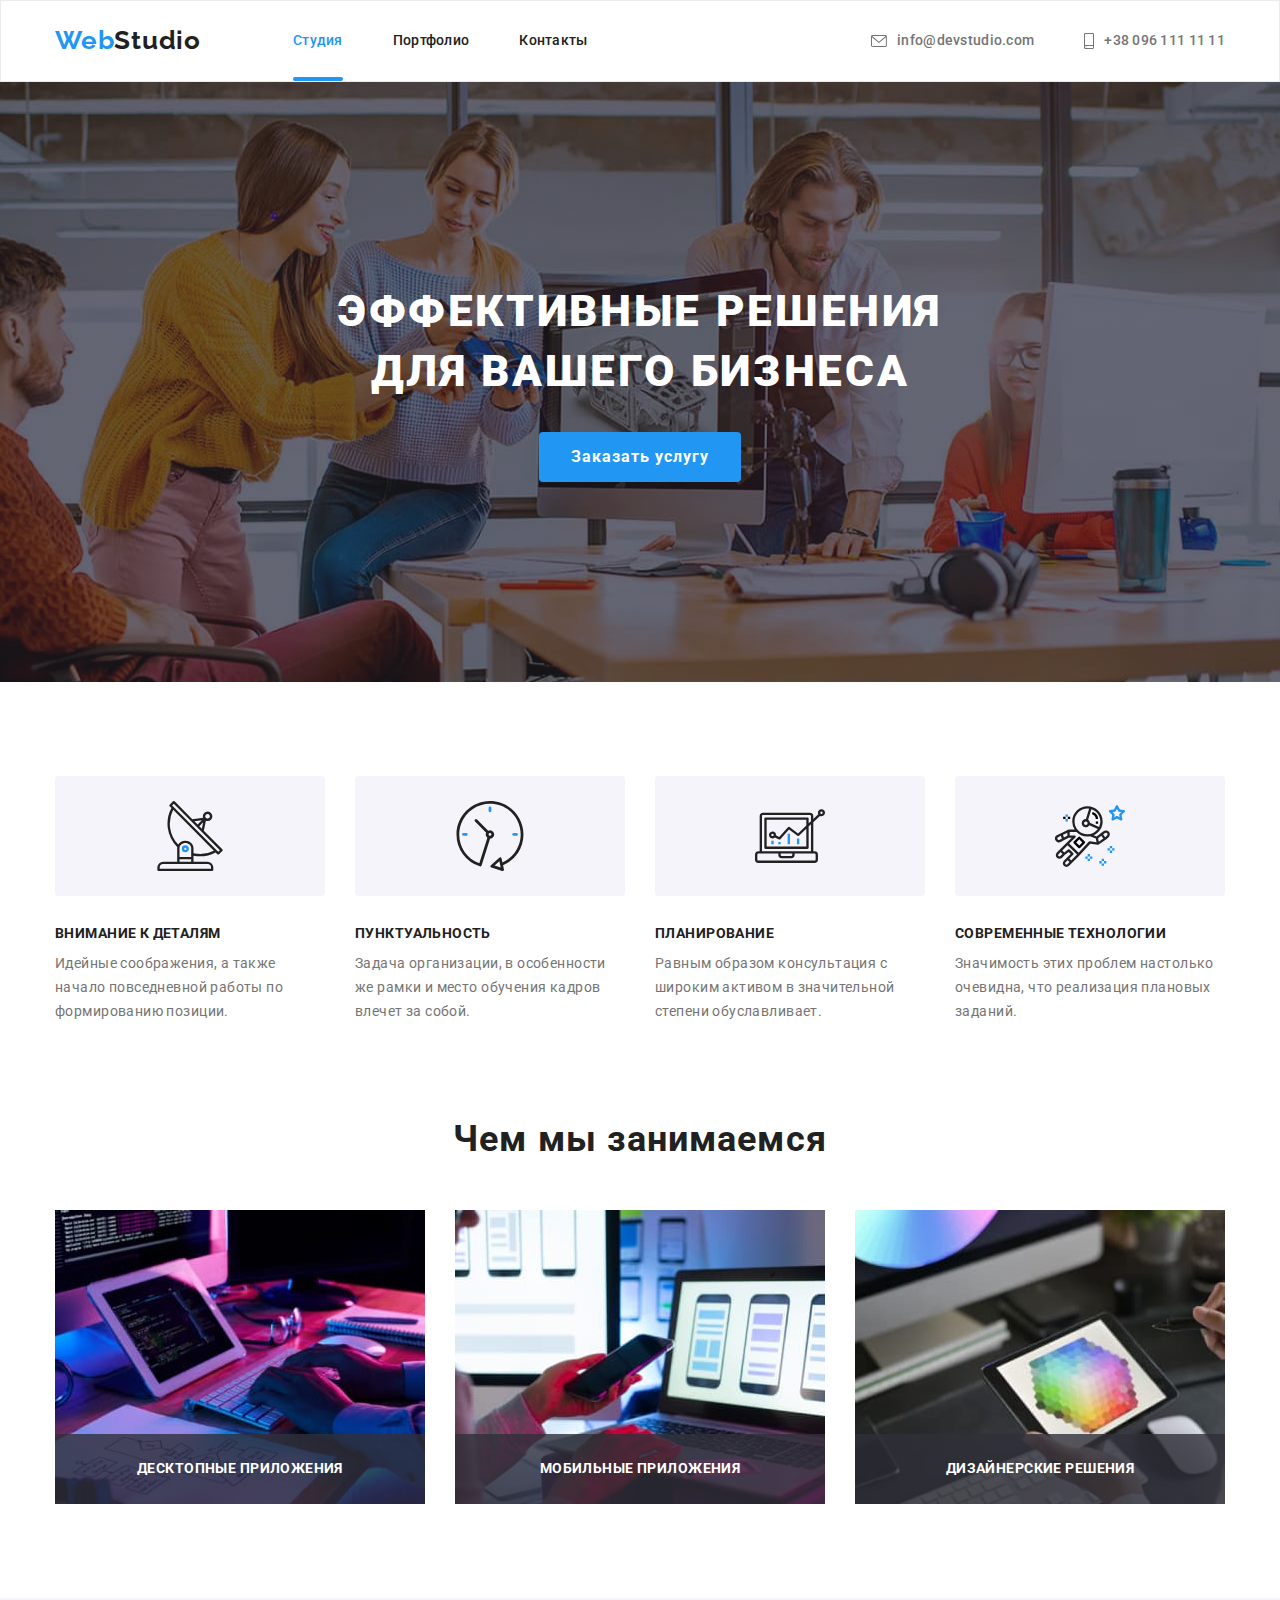
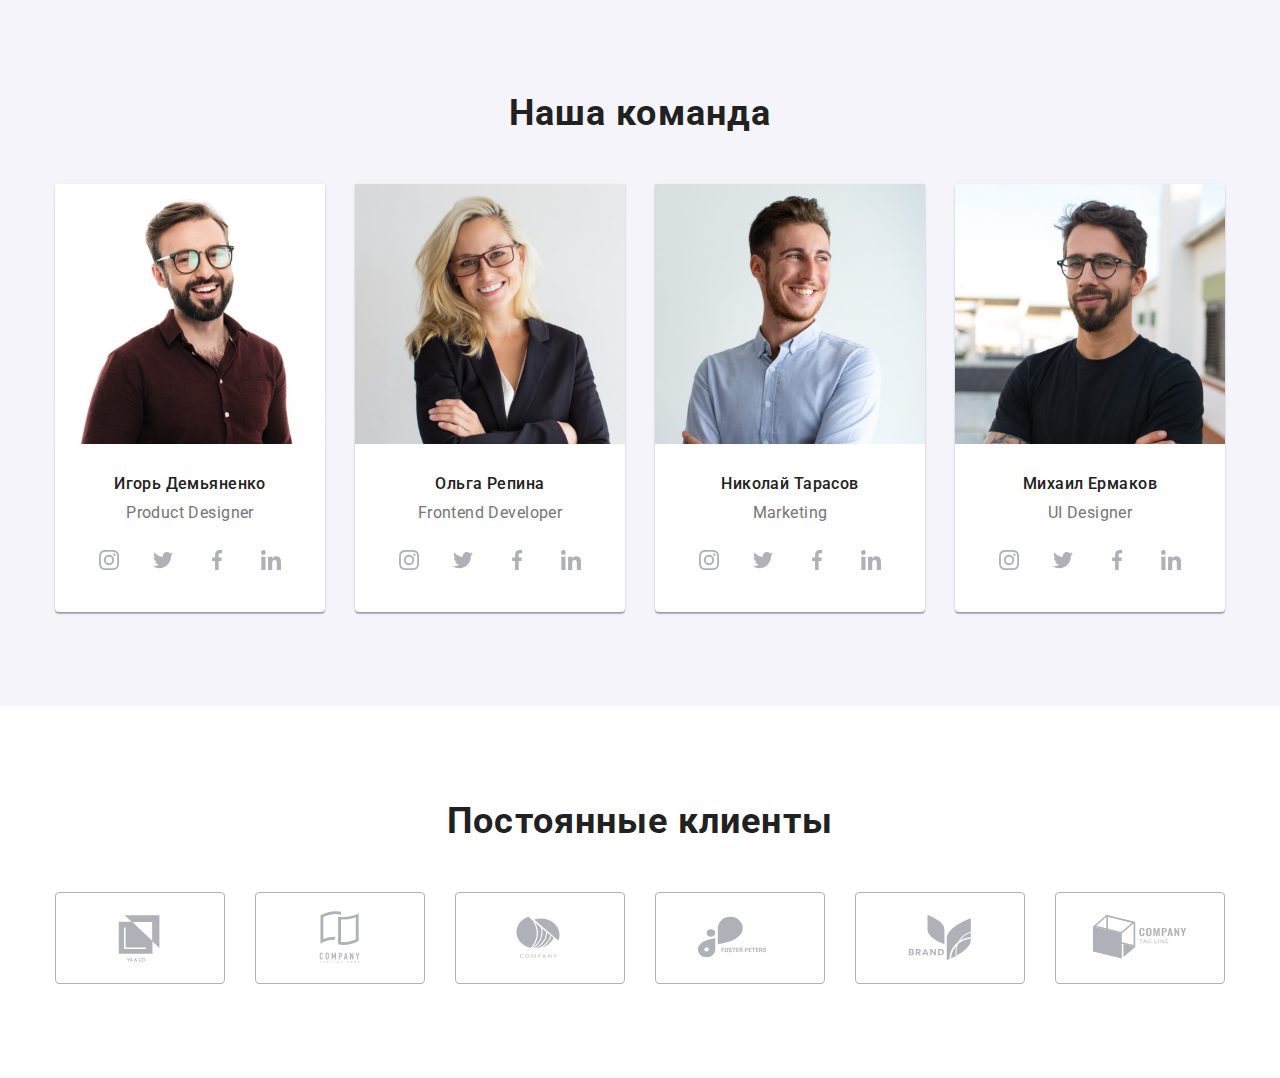
==== index.html @ 5af15ad4 "Добавляет мобильное меню" ====
<!DOCTYPE html>
<html lang="ru">
  <head>
    <meta charset="UTF-8" />
    <meta http-equiv="X-UA-Compatible" content="IE=edge" />
    <meta name="viewport" content="width=device-width, initial-scale=1.0" />
    <title>WebStudio</title>
    <link rel="preconnect" href="https://fonts.googleapis.com" />
    <link rel="preconnect" href="https://fonts.gstatic.com" crossorigin />
    <link
      href="https://fonts.googleapis.com/css2?family=Raleway:wght@700&family=Roboto:wght@400;500;700;900&display=swap"
      rel="stylesheet"
    />
    <link
      rel="stylesheet"
      href="https://cdnjs.cloudflare.com/ajax/libs/modern-normalize/1.1.0/modern-normalize.min.css"
    />
    <link rel="stylesheet" href="css/main.min.css" />
  </head>
  <body data-body>
    <!-- Header -->
    <header class="header">
      <div class="container container-header">
        <a class="link logo header-logo" href="./index.html"
          ><span class="logo--web">Web</span>Studio</a
        >

        <button class="mobile-menu-btn" type="button" data-menu-button>
          <svg class="mobile-menu-icon" width="24" height="16">
            <use class="mobile-menu-burger" href="./images/icons.svg#burger-menu"></use>
            <use class="mobile-menu-close" href="./images/icons.svg#burger-close-btn"></use>
          </svg>
        </button>

        <nav class="header-nav">
          <ul class="list header-list">
            <li class="header-list__item">
              <a class="link header-list__link current" href="./index.html">Студия</a>
            </li>
            <li class="header-list__item">
              <a class="link header-list__link" href="./portfolio.html">Портфолио</a>
            </li>
            <li class="header-list__item">
              <a class="link header-list__link" href="">Контакты</a>
            </li>
          </ul>
        </nav>
        <ul class="list header-contact">
          <li class="header-contact__item">
            <a class="link header-contact__link" href="mailto:info@devstudio.com">
              <svg class="header-contact__icon" width="16" height="12">
                <use href="./images/icons.svg#icon-envelope"></use>
              </svg>
              info@devstudio.com
            </a>
          </li>
          <li class="header-contact__item">
            <a class="link header-contact__link" href="tel:+380961111111">
              <svg class="header-contact__icon" width="10" height="16">
                <use href="./images/icons.svg#icon-smartphone"></use>
              </svg>
              +38 096 111 11 11
            </a>
          </li>
        </ul>
      </div>
    </header>
    <!-- Main -->
    <main class="main">
      <!-- Lead banner -->
      <section class="lead cover">
        <div class="container-lead container">
          <h1 class="lead-slogan">Эффективные решения для вашего бизнеса</h1>
          <button class="btn lead-btn" type="button" data-modal-open>Заказать услугу</button>
        </div>
      </section>
      <!-- Advantages section -->
      <section class="advantages">
        <div class="container">
          <h2 class="visually-hidden">Преимущества</h2>
          <ul class="list advantages-list">
            <li class="advantages-item">
              <div class="advantages-icon-box">
                <svg class="advantages-icon" width="70" height="70">
                  <use href="./images/icons.svg#icon-antenna"></use>
                </svg>
              </div>
              <h3 class="advantages-subtitle">Внимание к деталям</h3>
              <p class="advantages-desc">
                Идейные соображения, а также начало повседневной работы по формированию позиции.
              </p>
            </li>
            <li class="advantages-item">
              <div class="advantages-icon-box">
                <svg class="advantages-icon" width="70" height="70">
                  <use href="./images/icons.svg#icon-clock"></use>
                </svg>
              </div>
              <h3 class="advantages-subtitle">Пунктуальность</h3>
              <p class="advantages-desc">
                Задача организации, в особенности же рамки и место обучения кадров влечет за собой.
              </p>
            </li>
            <li class="advantages-item">
              <div class="advantages-icon-box">
                <svg class="advantages-icon" width="70" height="70">
                  <use href="./images/icons.svg#icon-computer-diagram"></use>
                </svg>
              </div>
              <h3 class="advantages-subtitle">Планирование</h3>
              <p class="advantages-desc">
                Равным образом консультация с широким активом в значительной степени обуславливает.
              </p>
            </li>
            <li class="advantages-item">
              <div class="advantages-icon-box">
                <svg class="advantages-icon" width="70" height="70">
                  <use href="./images/icons.svg#icon-astronaut"></use>
                </svg>
              </div>
              <h3 class="advantages-subtitle">Современные технологии</h3>
              <p class="advantages-desc">
                Значимость этих проблем настолько очевидна, что реализация плановых заданий.
              </p>
            </li>
          </ul>
        </div>
      </section>
      <!-- Activity section -->
      <section class="activity">
        <div class="container-activity container">
          <h2 class="title">Чем мы занимаемся</h2>
          <ul class="list activity-list">
            <li class="activity-item">
              <img
                class="activity-item__img"
                src="./images/our-working/coding.jpg"
                alt="верстка"
                width="370"
              />
              <p class="activity-item__desc">Десктопные приложения</p>
            </li>
            <li class="activity-item">
              <img
                class="activity-item__img"
                src="./images/our-working/css.jpg"
                alt="стили"
                width="370"
              />
              <p class="activity-item__desc">Мобильные приложения</p>
            </li>
            <li class="activity-item">
              <img
                class="activity-item__img"
                src="./images/our-working/coloring.jpg"
                alt="дизайн"
                width="370"
              />
              <p class="activity-item__desc">Дизайнерские решения</p>
            </li>
          </ul>
        </div>
      </section>
      <!-- Team section -->
      <section class="team">
        <div class="container-team container">
          <h2 class="title">Наша команда</h2>
          <ul class="list team-list">
            <li class="team-card">
              <img
                class="team-card__avatar"
                src="./images/team/igor-demjanenko.jpg"
                alt="Дизайнер продукта"
                width="270"
              />
              <div class="team-card__tank">
                <h3 class="team-card__name">Игорь Демьяненко</h3>
                <p class="team-card__position">Product Designer</p>
                <ul class="list social-box">
                  <li class="social-box__item">
                    <a
                      href=""
                      class="link social-box__link"
                      target="_blank"
                      rel="noopener noreferrer"
                    >
                      <svg class="social-box__icon" width="20px" height="20px">
                        <use href="./images/icons.svg#icon-instagram"></use>
                      </svg>
                    </a>
                  </li>
                  <li class="social-box__item">
                    <a
                      href=""
                      class="link social-box__link"
                      target="_blank"
                      rel="noopener noreferrer"
                    >
                      <svg class="social-box__icon" width="20px" height="20px">
                        <use href="./images/icons.svg#icon-twitter"></use>
                      </svg>
                    </a>
                  </li>
                  <li class="social-box__item">
                    <a
                      href=""
                      class="link social-box__link"
                      target="_blank"
                      rel="noopener noreferrer"
                    >
                      <svg class="social-box__icon" width="20px" height="20px">
                        <use href="./images/icons.svg#icon-facebook"></use>
                      </svg>
                    </a>
                  </li>
                  <li class="social-box__item">
                    <a
                      href=""
                      class="link social-box__link"
                      target="_blank"
                      rel="noopener noreferrer"
                    >
                      <svg class="social-box__icon" width="20px" height="20px">
                        <use href="./images/icons.svg#icon-linkedin"></use>
                      </svg>
                    </a>
                  </li>
                </ul>
              </div>
            </li>
            <li class="team-card">
              <img
                class="team-card__avatar"
                src="./images/team/olga-repina.jpg"
                alt="Фронтенд зазработчик"
                width="270"
              />
              <div class="team-card__tank">
                <h3 class="team-card__name">Ольга Репина</h3>
                <p class="team-card__position">Frontend Developer</p>
                <ul class="list social-box">
                  <li class="social-box__item">
                    <a
                      href=""
                      class="link social-box__link"
                      target="_blank"
                      rel="noopener noreferrer"
                    >
                      <svg class="social-box__icon" width="20px" height="20px">
                        <use href="./images/icons.svg#icon-instagram"></use>
                      </svg>
                    </a>
                  </li>
                  <li class="social-box__item">
                    <a
                      href=""
                      class="link social-box__link"
                      target="_blank"
                      rel="noopener noreferrer"
                    >
                      <svg class="social-box__icon" width="20px" height="20px">
                        <use href="./images/icons.svg#icon-twitter"></use>
                      </svg>
                    </a>
                  </li>
                  <li class="social-box__item">
                    <a
                      href=""
                      class="link social-box__link"
                      target="_blank"
                      rel="noopener noreferrer"
                    >
                      <svg class="social-box__icon" width="20px" height="20px">
                        <use href="./images/icons.svg#icon-facebook"></use>
                      </svg>
                    </a>
                  </li>
                  <li class="social-box__item">
                    <a
                      href=""
                      class="link social-box__link"
                      target="_blank"
                      rel="noopener noreferrer"
                    >
                      <svg class="social-box__icon" width="20px" height="20px">
                        <use href="./images/icons.svg#icon-linkedin"></use>
                      </svg>
                    </a>
                  </li>
                </ul>
              </div>
            </li>
            <li class="team-card">
              <img
                class="team-card__avatar"
                src="./images/team/nikolay-tarasov.jpg"
                alt="Маркетолог"
                width="270"
              />
              <div class="team-card__tank">
                <h3 class="team-card__name">Николай Тарасов</h3>
                <p class="team-card__position">Marketing</p>
                <ul class="list social-box">
                  <li class="social-box__item">
                    <a
                      href=""
                      class="link social-box__link"
                      target="_blank"
                      rel="noopener noreferrer"
                    >
                      <svg class="social-box__icon" width="20px" height="20px">
                        <use href="./images/icons.svg#icon-instagram"></use>
                      </svg>
                    </a>
                  </li>
                  <li class="social-box__item">
                    <a
                      href=""
                      class="link social-box__link"
                      target="_blank"
                      rel="noopener noreferrer"
                    >
                      <svg class="social-box__icon" width="20px" height="20px">
                        <use href="./images/icons.svg#icon-twitter"></use>
                      </svg>
                    </a>
                  </li>
                  <li class="social-box__item">
                    <a
                      href=""
                      class="link social-box__link"
                      target="_blank"
                      rel="noopener noreferrer"
                    >
                      <svg class="social-box__icon" width="20px" height="20px">
                        <use href="./images/icons.svg#icon-facebook"></use>
                      </svg>
                    </a>
                  </li>
                  <li class="social-box__item">
                    <a
                      href=""
                      class="link social-box__link"
                      target="_blank"
                      rel="noopener noreferrer"
                    >
                      <svg class="social-box__icon" width="20px" height="20px">
                        <use href="./images/icons.svg#icon-linkedin"></use>
                      </svg>
                    </a>
                  </li>
                </ul>
              </div>
            </li>
            <li class="team-card">
              <img
                class="team-card__avatar"
                src="./images/team/mikhail-ermakov.jpg"
                alt="Дизайнер интерфейса"
                width="270"
              />
              <div class="team-card__tank">
                <h3 class="team-card__name">Михаил Ермаков</h3>
                <p class="team-card__position">UI Designer</p>
                <ul class="list social-box">
                  <li class="social-box__item">
                    <a
                      href=""
                      class="link social-box__link"
                      target="_blank"
                      rel="noopener noreferrer"
                    >
                      <svg class="social-box__icon" width="20px" height="20px">
                        <use href="./images/icons.svg#icon-instagram"></use>
                      </svg>
                    </a>
                  </li>
                  <li class="social-box__item">
                    <a
                      href=""
                      class="link social-box__link"
                      target="_blank"
                      rel="noopener noreferrer"
                    >
                      <svg class="social-box__icon" width="20px" height="20px">
                        <use href="./images/icons.svg#icon-twitter"></use>
                      </svg>
                    </a>
                  </li>
                  <li class="social-box__item">
                    <a
                      href=""
                      class="link social-box__link"
                      target="_blank"
                      rel="noopener noreferrer"
                    >
                      <svg class="social-box__icon" width="20px" height="20px">
                        <use href="./images/icons.svg#icon-facebook"></use>
                      </svg>
                    </a>
                  </li>
                  <li class="social-box__item">
                    <a
                      href=""
                      class="link social-box__link"
                      target="_blank"
                      rel="noopener noreferrer"
                    >
                      <svg class="social-box__icon" width="20px" height="20px">
                        <use href="./images/icons.svg#icon-linkedin"></use>
                      </svg>
                    </a>
                  </li>
                </ul>
              </div>
            </li>
          </ul>
        </div>
      </section>
      <!-- Clients section -->
      <section class="clients">
        <div class="container-clients container">
          <h2 class="title">Постоянные клиенты</h2>
          <ul class="list clients-list">
            <li class="clients-item">
              <a class="link clients-item__link" href="" target="_blank" rel="noopener noreferrer">
                <svg class="clients-item__icon" width="106px" height="60px">
                  <use href="./images/icons.svg#icon-logo-company-1"></use>
                </svg>
              </a>
            </li>
            <li class="clients-item">
              <a class="link clients-item__link" href="" target="_blank" rel="noopener noreferrer">
                <svg class="clients-item__icon" width="106px" height="60px">
                  <use href="./images/icons.svg#icon-logo-company-2"></use>
                </svg>
              </a>
            </li>
            <li class="clients-item">
              <a class="link clients-item__link" href="" target="_blank" rel="noopener noreferrer">
                <svg class="clients-item__icon" width="106px" height="60px">
                  <use href="./images/icons.svg#icon-logo-company-3"></use>
                </svg>
              </a>
            </li>
            <li class="clients-item">
              <a class="link clients-item__link" href="" target="_blank" rel="noopener noreferrer">
                <svg class="clients-item__icon" width="106px" height="60px">
                  <use href="./images/icons.svg#icon-logo-company-4"></use>
                </svg>
              </a>
            </li>
            <li class="clients-item">
              <a class="link clients-item__link" href="" target="_blank" rel="noopener noreferrer">
                <svg class="clients-item__icon" width="106px" height="60px">
                  <use href="./images/icons.svg#icon-logo-company-5"></use>
                </svg>
              </a>
            </li>
            <li class="clients-item">
              <a class="link clients-item__link" href="" target="_blank" rel="noopener noreferrer">
                <svg class="clients-item__icon" width="106px" height="60px">
                  <use href="./images/icons.svg#icon-logo-company-6"></use>
                </svg>
              </a>
            </li>
          </ul>
        </div>
      </section>
    </main>
    <!-- Footer -->
    <!-- <footer class="footer">
      <div class="container footer-container">
        <div class="footer-wrapper">
          <a class="link logo footer-logo" href="./index.html"
            ><span class="logo--web">Web</span>Studio</a
          >
          <address class="footer-address">
            <ul class="list footer-contact">
              <li class="footer-contact__item">
                <a
                  class="link footer-contact__map"
                  href="https://goo.gl/maps/JT4i8a7Yn8ErTgSE8"
                  target="_blank"
                  rel="noopener noreferrer"
                  >г. Киев, пр-т Леси Украинки, 26</a
                >
              </li>
              <li class="footer-contact__item">
                <a class="link footer-contact__link" href="mailto:info@example.com"
                  >info@example.com</a
                >
              </li>
              <li class="footer-contact__item">
                <a class="link footer-contact__link" href="tel:+380991111111">+38 099 111 11 11</a>
              </li>
            </ul>
          </address>
        </div>
        <div class="footer-social">
          <h3 class="social-title">присоединяйтесь</h3>
          <ul class="list social-box">
            <li class="social-box__item">
              <a
                href=""
                class="link social-box__link social-box__link--footer"
                target="_blank"
                rel="noopener noreferrer"
              >
                <svg class="social-box__icon social-box__icon--color" width="20px" height="20px">
                  <use href="./images/icons.svg#icon-instagram"></use>
                </svg>
              </a>
            </li>
            <li class="social-box__item">
              <a
                href=""
                class="link social-box__link social-box__link--footer"
                target="_blank"
                rel="noopener noreferrer"
              >
                <svg class="social-box__icon social-box__icon--color" width="20px" height="20px">
                  <use href="./images/icons.svg#icon-twitter"></use>
                </svg>
              </a>
            </li>
            <li class="social-box__item">
              <a
                href=""
                class="link social-box__link social-box__link--footer"
                target="_blank"
                rel="noopener noreferrer"
              >
                <svg class="social-box__icon social-box__icon--color" width="20px" height="20px">
                  <use href="./images/icons.svg#icon-facebook"></use>
                </svg>
              </a>
            </li>
            <li class="social-box__item">
              <a
                href=""
                class="link social-box__link social-box__link--footer"
                target="_blank"
                rel="noopener noreferrer"
              >
                <svg class="social-box__icon social-box__icon--color" width="20px" height="20px">
                  <use href="./images/icons.svg#icon-linkedin"></use>
                </svg>
              </a>
            </li>
          </ul>
        </div>
        <div class="footer-subscribe">
          <h3 class="footer-subscribe__title">Подпишитесь на рассылку</h3>
          <form class="footer-subscribe__form">
            <input class="footer-subscribe__input" type="email" name="email" placeholder="E-mail" />
            <button class="btn subscribe-btn" type="submit">
              <span>Подписаться</span>
              <svg class="subscribe-btn__icon" width="24" height="24">
                <use href="./images/icons.svg#icon-subscribe"></use>
              </svg>
            </button>
          </form>
        </div>
      </div>
    </footer> -->
    <!-- Modal form -->
    <div class="backdrop is-hidden" data-modal>
      <div class="modal">
        <form class="modal-form" autocomplete="off">
          <button class="modal-form__close-btn" type="button" data-modal-close>
            <svg width="18" height="18">
              <use href="./images/icons.svg#icon-close-modal"></use>
            </svg>
          </button>
          <h4 class="modal-form__title">Оставьте свои данные, мы вам перезвоним</h4>
          <div class="modal-form__input-area">
            <label class="modal-form__label" for="username">Имя</label>
            <span class="modal-form__field">
              <input class="modal-form__input" type="text" name="username" id="username" required />
              <svg class="modal-form__svg" width="18" height="18">
                <use href="./images/icons.svg#icon-person-modal"></use>
              </svg>
            </span>
            <label class="modal-form__label" for="phonenumber">Телефон</label>
            <span class="modal-form__field">
              <input
                class="modal-form__input"
                type="tel"
                name="phonenumber"
                id="phonenumber"
                required
              />
              <svg class="modal-form__svg" width="18" height="18">
                <use href="./images/icons.svg#icon-phone-modal"></use>
              </svg>
            </span>
            <label class="modal-form__label" for="mail">Почта</label>
            <span class="modal-form__field">
              <input class="modal-form__input" type="email" name="mail" id="mail" required />
              <svg class="modal-form__svg" width="18" height="18">
                <use href="./images/icons.svg#icon-email-modal"></use>
              </svg>
            </span>
            <label class="modal-form__label" for="comment">Комментарий</label>
            <span class="modal-form__field">
              <textarea
                class="modal-form__comment"
                name="comment"
                rows="5"
                placeholder="Введите текст"
                id="comment"
              ></textarea>
            </span>
          </div>
          <label class="checkbox-label">
            <input
              class="visually-hidden checkbox-label__input"
              type="checkbox"
              name="user-agreement"
            />
            <span class="checkbox-label__custom">
              <svg class="checkbox-label__svg" width="16" height="15">
                <use href="./images/icons.svg#icon-check-mark-modal"></use>
              </svg>
            </span>
            <span class="checkbox-label__text"
              >Соглашаюсь с рассылкой и принимаю
              <a class="link" href="" class="link checkbox-label__link" target="_blank"
                >Условия договора</a
              ></span
            >
          </label>
          <button type="submit" class="btn modal-form__btn">Отправить</button>
        </form>
      </div>
    </div>
    <!-- Mobile menu -->
    <div class="mobile-menu" data-menu>
      <ul class="list mobile-menu-nav">
        <li class="mobile-menu-nav__item"><a class="link current" href="">Студия</a></li>
        <li class="mobile-menu-nav__item"><a class="link" href="">Портфолио</a></li>
        <li class="mobile-menu-nav__item"><a class="link" href="">Контакты</a></li>
      </ul>
      <ul class="list mobile-menu-contacts">
        <li class="mobile-menu-contacts__item mobile-menu-contacts__tel">
          <a class="link" href="">+38 096 111 11 11</a>
        </li>
        <li class="mobile-menu-contacts__item"><a class="link" href="">info@devstudio.com</a></li>
      </ul>
      <ul class="list mobile-menu-sosial">
        <li class="mobile-menu-sosial__item">
          <a class="link mobile-menu-sosial__link" href="">Instagram</a>
        </li>
        <li class="mobile-menu-sosial__item">
          <a class="link mobile-menu-sosial__link" href="">Twitter</a>
        </li>
        <li class="mobile-menu-sosial__item">
          <a class="link mobile-menu-sosial__link" href="">Facebook</a>
        </li>
        <li class="mobile-menu-sosial__item">
          <a class="link mobile-menu-sosial__link" href="">LinkedIn</a>
        </li>
      </ul>
    </div>
    <script src="./js/modal.js"></script>
    <script src="./js/mobile-menu.js"></script>
  </body>
</html>
---- css/main.min.css ----
:root{--main-font: "Roboto";--logo-font: "Raleway";--main-text-color: #212121;--secondary-text-color: #757575;--accent-text-color: #2196F3;--title-text-color: #FFFFFF;--social-icon-text: #AFB1B8;--main-bg-color: #FFFFFF;--secondary-bg-color: #F5F4FA;--title-bg-color: #2F303A;--accent-bg-color: #2196F3;--anim-fast: 250ms cubic-bezier(0.4, 0, 0.2, 1)}.visually-hidden{position:absolute;width:1px;height:1px;margin:-1px;border:0;padding:0;white-space:nowrap;-webkit-clip-path:inset(100%);clip-path:inset(100%);clip:rect(0 0 0 0);overflow:hidden}.portfolio,.clients,.activity,.lead{padding-top:94px;padding-bottom:94px}html{-webkit-box-sizing:border-box;box-sizing:border-box}*,*::before,*::after{-webkit-box-sizing:inherit;box-sizing:inherit}body{background-color:var(--main-bg-color);color:var(--main-text-color);font-family:var(--main-font),sans-serif;font-size:14px;line-height:1.14;letter-spacing:.03em;margin:0}body.no-scroll{overflow:hidden}img{display:block;width:100%;height:auto}h1,h2,h3,h4,p{margin:0}.list{list-style:none;margin:0;padding:0}.link{text-decoration:none}.container{width:100%;margin-left:auto;margin-right:auto;padding-left:15px;padding-right:15px}@media screen and (min-width: 480px){.container{max-width:480px}}@media screen and (min-width: 768px){.container{max-width:768px}}@media screen and (min-width: 1200px){.container{max-width:1200px}}.section{padding-top:60px;padding-bottom:60px}.btn{font-family:inherit;font-weight:700;font-size:16px;line-height:1.88;letter-spacing:.06em;border-radius:4px;border:none;cursor:pointer;color:var(--title-text-color);background:var(--accent-bg-color)}.social-box{display:-webkit-box;display:-ms-flexbox;display:flex;-webkit-box-align:center;-ms-flex-align:center;align-items:center;-webkit-box-pack:center;-ms-flex-pack:center;justify-content:center}.social-box__item:not(:last-child){margin-right:10px}.social-box__link{display:-webkit-box;display:-ms-flexbox;display:flex;-webkit-box-align:center;-ms-flex-align:center;align-items:center;-webkit-box-pack:center;-ms-flex-pack:center;justify-content:center;width:44px;height:44px;background-color:var(--main-bg-color);border-radius:50%;-webkit-transition:background-color var(--anim-fast);transition:background-color var(--anim-fast)}.social-box__link:hover .social-box__icon,.social-box__link:focus .social-box__icon{fill:var(--title-text-color)}.social-box__link:hover,.social-box__link:focus{background-color:var(--accent-bg-color)}.social-box__link--footer{background:rgba(255,255,255,.1)}.social-box__icon{fill:var(--social-icon-text);-webkit-transition:fill var(--anim-fast);transition:fill var(--anim-fast)}.social-box__icon--color{fill:var(--title-text-color)}.title{margin-bottom:30px;text-align:center;font-weight:700;font-size:28px;line-height:1.18;letter-spacing:.03em;color:var(--main-text-color)}@media screen and (min-width: 1200px){.title{margin-bottom:50px;font-weight:700;font-size:36px;line-height:1.17;letter-spacing:.03em}}.backdrop{position:fixed;top:0;left:0;width:100%;height:100%;background-color:rgba(0,0,0,.2);opacity:1;visibility:visible;pointer-events:initial;-webkit-transition:opacity var(--anim-fast),visibility var(--anim-fast);transition:opacity var(--anim-fast),visibility var(--anim-fast)}.backdrop.is-hidden{opacity:0;visibility:hidden;pointer-events:none}.modal{position:absolute;top:50%;left:50%;-webkit-transform:translate(-50%, -50%);transform:translate(-50%, -50%);width:528px;background-color:var(--main-bg-color);-webkit-box-shadow:0px 1px 3px rgba(0,0,0,.12),0px 1px 1px rgba(0,0,0,.14),0px 2px 1px rgba(0,0,0,.2);box-shadow:0px 1px 3px rgba(0,0,0,.12),0px 1px 1px rgba(0,0,0,.14),0px 2px 1px rgba(0,0,0,.2);border-radius:4px}.modal-form{padding:40px}.modal-form__close-btn{position:absolute;display:-webkit-box;display:-ms-flexbox;display:flex;-webkit-box-pack:center;-ms-flex-pack:center;justify-content:center;-webkit-box-align:center;-ms-flex-align:center;align-items:center;top:8px;right:8px;width:30px;height:30px;border-radius:50%;border:1px solid rgba(0,0,0,.1);background-color:var(--main-bg-color);cursor:pointer}.modal-form__title{margin-bottom:12px;font-weight:700;font-size:20px;line-height:1.15;text-align:center;letter-spacing:.03em;color:var(--main-text-color)}.modal-form__input-area{margin-bottom:20px}.modal-form__label{margin-bottom:4px;display:block;text-align:start;font-weight:400;font-size:12px;line-height:1.17;letter-spacing:.01em;color:var(--secondary-text-color)}.modal-form__field{position:relative;display:block;margin-bottom:10px}.modal-form__field:focus-within>.modal-form__input{border-color:var(--accent-bg-color)}.modal-form__field:focus-within>.modal-form__svg{fill:var(--accent-bg-color)}.modal-form__field:focus-within .modal-form__comment{border-color:var(--accent-bg-color)}.modal-form__input{display:block;padding-left:42px;width:100%;height:40px;border:1px solid rgba(33,33,33,.2);border-radius:4px;outline:rgba(0,0,0,0);-webkit-transition:var(--anim-fast);transition:var(--anim-fast)}.modal-form__svg{position:absolute;top:11px;left:12px;-webkit-transition:var(--anim-fast);transition:var(--anim-fast)}.modal-form__comment{display:block;width:100%;height:120px;padding:12px 16px;border:1px solid rgba(33,33,33,.2);border-radius:4px;resize:none;outline:rgba(0,0,0,0);-webkit-transition:var(--anim-fast);transition:var(--anim-fast)}.modal-form__btn{padding:10px 55px;color:var(--title-text-color);background-color:var(--accent-bg-color);-webkit-box-shadow:0px 4px 4px rgba(0,0,0,.15);box-shadow:0px 4px 4px rgba(0,0,0,.15);-webkit-transition:background var(--anim-fast);transition:background var(--anim-fast)}.modal-form__btn:hover,.modal-form__btn:focus{background-color:#188ce8}.checkbox-label{display:-webkit-box;display:-ms-flexbox;display:flex;-webkit-box-pack:center;-ms-flex-pack:center;justify-content:center;-webkit-box-align:center;-ms-flex-align:center;align-items:center;margin-bottom:30px}.checkbox-label__custom{display:-webkit-inline-box;display:-ms-inline-flexbox;display:inline-flex;-webkit-box-pack:center;-ms-flex-pack:center;justify-content:center;-webkit-box-align:center;-ms-flex-align:center;align-items:center;margin-right:8px;width:16px;height:15px;border:2px solid var(--main-text-color);border-radius:2px;-webkit-transition:var(--anim-fast);transition:var(--anim-fast)}.checkbox-label__input:focus+.checkbox-label__custom{border:2px solid var(--accent-bg-color)}.checkbox-label__input:checked+.checkbox-label__custom{background-color:var(--accent-bg-color);border:2px solid rgba(0,0,0,0)}.checkbox-label__svg{fill:var(--main-bg-color)}.checkbox-label__text{font-weight:400;font-size:14px;line-height:1.7;letter-spacing:.03em;color:var(--secondary-text-color);-webkit-user-select:none;-moz-user-select:none;-ms-user-select:none;user-select:none}.checkbox-label__link{-webkit-text-decoration-line:underline;text-decoration-line:underline;color:var(--accent-text-color)}.overlay{position:absolute;top:0;left:0;-webkit-transform:translateY(100%);transform:translateY(100%);padding:63px 24px;display:-webkit-box;display:-ms-flexbox;display:flex;-webkit-box-align:center;-ms-flex-align:center;align-items:center;-webkit-box-pack:center;-ms-flex-pack:center;justify-content:center;width:100%;height:100%;background:rgba(33,150,243,.9);-webkit-transition:-webkit-transform var(--anim-fast);transition:-webkit-transform var(--anim-fast);transition:transform var(--anim-fast);transition:transform var(--anim-fast), -webkit-transform var(--anim-fast)}.overlay__text{font-weight:400;font-size:18px;line-height:1.55;letter-spacing:.03em;color:var(--title-text-color)}.projects-item__link:hover .overlay,.projects-item__link:focus .overlay{-webkit-transform:translateY(0);transform:translateY(0)}.mobile-menu-btn{background-color:rgba(0,0,0,0);border:none;width:40px;height:40px;display:-webkit-box;display:-ms-flexbox;display:flex;-webkit-box-align:center;-ms-flex-align:center;align-items:center;-webkit-box-pack:center;-ms-flex-pack:center;justify-content:center;z-index:100}@media screen and (min-width: 768px){.mobile-menu-btn{display:none}}.mobile-menu-btn.is-open .mobile-menu-burger{opacity:0}.mobile-menu-close{opacity:0}.mobile-menu-btn.is-open .mobile-menu-close{opacity:1}.mobile-menu{position:fixed;top:0;left:0;z-index:10;-webkit-transform:translateX(100%);transform:translateX(100%);width:100%;height:100%;padding:48px 40px;display:-webkit-box;display:-ms-flexbox;display:flex;-webkit-box-orient:vertical;-webkit-box-direction:normal;-ms-flex-direction:column;flex-direction:column;background-color:#fff;-webkit-transition:500ms;transition:500ms}.mobile-menu.is-open{-webkit-transform:translateX(0);transform:translateX(0)}.mobile-menu-nav{margin-bottom:auto;font-weight:500;font-size:40px;line-height:1.18;letter-spacing:.02em;color:#212121}.mobile-menu-nav__item:not(:last-child){margin-bottom:32px}.mobile-menu-contacts{margin-bottom:64px;font-weight:500;font-size:24px;line-height:1.17;letter-spacing:.02em;color:#757575}.mobile-menu-contacts__tel{margin-bottom:32px;font-size:34px;line-height:1.18;color:var(--accent-text-color)}.mobile-menu-sosial{display:-webkit-box;display:-ms-flexbox;display:flex;-webkit-box-align:center;-ms-flex-align:center;align-items:center;-ms-flex-wrap:wrap;flex-wrap:wrap;gap:10px;font-weight:500;font-size:18px;line-height:1.22;letter-spacing:.02em;color:#2196f3}.mobile-menu-sosial__item:not(:last-child) .mobile-menu-sosial__link{padding-right:10px;border-right:1px solid rgba(33,33,33,.2)}.header{background-color:var(--main-bg-color);border:1px solid #ececec}.container-header{display:-webkit-box;display:-ms-flexbox;display:flex;-webkit-box-align:center;-ms-flex-align:center;align-items:center}@media screen and (min-width: 768px)and (max-width: 1199px){.container-header{display:-webkit-box;display:-ms-flexbox;display:flex;-webkit-box-pack:justify;-ms-flex-pack:justify;justify-content:space-between}}@media screen and (min-width: 1200px){.header-nav{display:-webkit-box;display:-ms-flexbox;display:flex;-webkit-box-align:center;-ms-flex-align:center;align-items:center}}.logo{display:block;margin:16px auto 16px 15px;font-family:var(--logo-font);font-weight:700;font-size:24px;line-height:1.17;letter-spacing:.03em}.logo--web{color:var(--accent-text-color)}@media screen and (min-width: 768px){.logo{margin:26px auto 26px 0}}@media screen and (min-width: 1200px){.logo{margin:24px 92px 25px 0px;font-size:26px;line-height:1.19}}.header-logo{color:var(--main-text-color)}.header-list{display:none}@media screen and (min-width: 768px){.header-list{display:-webkit-box;display:-ms-flexbox;display:flex}.header-list .header-list__item:not(:last-child){margin-right:50px}.header-list__link{position:relative;display:block;padding-top:32px;padding-bottom:32px;color:var(--main-text-color);font-weight:500;line-height:1.14;letter-spacing:.02em;-webkit-transition:color var(--anim-fast);transition:color var(--anim-fast)}.header-list__link.current::after{content:"";position:absolute;display:block;width:100%;height:4px;background-color:var(--accent-text-color);border-radius:2px;left:0;bottom:0}.header-list__link:focus{color:var(--accent-text-color)}.header-list .current{color:var(--accent-text-color)}}@media screen and (min-width: 1200px){.header-list{display:-webkit-box;display:-ms-flexbox;display:flex}.header-list .header-list__item:not(:last-child){margin-right:50px}.header-list__link{position:relative;display:block;padding-top:32px;padding-bottom:32px;color:var(--main-text-color);font-weight:500;line-height:1.14;letter-spacing:.02em;-webkit-transition:color var(--anim-fast);transition:color var(--anim-fast)}.header-list__link.current::after{content:"";position:absolute;display:block;width:100%;height:4px;background-color:var(--accent-text-color);border-radius:2px;left:0;bottom:0}.header-list__link:hover,.header-list__link:focus{color:var(--accent-text-color)}.header-list .current{color:var(--accent-text-color)}}.header-contact{display:none}@media screen and (min-width: 768px)and (max-width: 1199px){.header-contact{display:-webkit-box;display:-ms-flexbox;display:flex;-webkit-box-orient:vertical;-webkit-box-direction:normal;-ms-flex-direction:column;flex-direction:column;gap:10px;margin-left:auto;margin-top:21px;margin-bottom:21px;margin-right:0}.header-contact__link{display:-webkit-box;display:-ms-flexbox;display:flex;-webkit-box-align:center;-ms-flex-align:center;align-items:center;font-weight:500;font-size:12px;line-height:1.17;letter-spacing:.02em;color:var(--secondary-text-color);-webkit-transition:color var(--anim-fast);transition:color var(--anim-fast)}.header-contact__link:focus{color:var(--accent-text-color)}.header-contact__icon{margin-right:10px;fill:currentColor}}@media screen and (min-width: 1200px){.header-contact{display:-webkit-box;display:-ms-flexbox;display:flex;margin-left:auto}.header-contact__link{display:-webkit-box;display:-ms-flexbox;display:flex;-webkit-box-align:center;-ms-flex-align:center;align-items:center;padding-top:32px;padding-bottom:32px;font-weight:500;font-size:14px;line-height:1.14;letter-spacing:.02em;color:var(--secondary-text-color);-webkit-transition:color var(--anim-fast);transition:color var(--anim-fast)}.header-contact__link:hover,.header-contact__link:focus{color:var(--accent-text-color)}.header-contact .header-contact__item:not(:last-child){margin-right:50px}.header-contact__icon{margin-right:10px;fill:currentColor}}.lead{padding:118px 0;background-color:var(--title-bg-color)}@media screen and (min-width: 1200px){.lead{padding:200px 0}}.container-lead{text-align:center}.cover{margin-left:auto;margin-right:auto;background-image:-webkit-gradient(linear, left top, right top, from(rgba(47, 48, 58, 0.4)), to(rgba(47, 48, 58, 0.4))),url(../images/Background/Background-lead.jpg);background-image:linear-gradient(to right, rgba(47, 48, 58, 0.4), rgba(47, 48, 58, 0.4)),url(../images/Background/Background-lead.jpg);background-repeat:no-repeat;background-position:center;background-size:cover}@media screen and (min-width: 1200px){.cover{max-width:1600px}}.lead-slogan{margin:0 auto 30px;font-weight:900;font-size:26px;line-height:1.6;letter-spacing:.06em;text-align:center;text-transform:uppercase;color:var(--title-text-color)}@media screen and (min-width: 768px){.lead-slogan{width:360px}}@media screen and (min-width: 1200px){.lead-slogan{width:696px;font-weight:900;font-size:44px;line-height:1.36;letter-spacing:.06em}}.lead-btn{padding:10px 32px;-webkit-transition:background var(--anim-fast);transition:background var(--anim-fast)}.lead-btn:hover,.lead-btn:focus{background:#188ce8}.advantages{padding-top:60px;padding-bottom:60px}@media screen and (min-width: 768px){.advantages{padding-top:60px;padding-bottom:60px}}@media screen and (min-width: 1200px){.advantages{padding-top:94px;padding-bottom:94px}}@media screen and (min-width: 768px){.advantages-list{display:-webkit-box;display:-ms-flexbox;display:flex;-ms-flex-wrap:wrap;flex-wrap:wrap;-webkit-box-pack:justify;-ms-flex-pack:justify;justify-content:space-between}}@media screen and (min-width: 1200px){.advantages-list{display:-webkit-box;display:-ms-flexbox;display:flex;-ms-flex-wrap:nowrap;flex-wrap:nowrap}}@media screen and (max-width: 767px){.advantages-item:not(:last-child){margin-bottom:30px}}@media screen and (min-width: 768px){.advantages-item{width:354px}.advantages-item:nth-child(-n+2){margin-bottom:30px}}@media screen and (min-width: 1200px){.advantages-item{width:270px}.advantages-item:nth-child(-n+4){margin-bottom:0}.advantages-item:not(:last-child){margin-right:30px}}.advantages-icon-box{display:-webkit-box;display:-ms-flexbox;display:flex;-webkit-box-pack:center;-ms-flex-pack:center;justify-content:center;-webkit-box-align:center;-ms-flex-align:center;align-items:center;margin-bottom:30px;height:120px;background:var(--secondary-bg-color);border-radius:4px}.advantages-subtitle{margin-bottom:10px;font-size:14px;line-height:1.14;text-transform:uppercase}.advantages-desc{line-height:1.71;color:var(--secondary-text-color)}.activity{padding-top:0}@media screen and (max-width: 1199px){.activity{display:none}}.container-activity{text-align:center}.activity-list{display:-webkit-box;display:-ms-flexbox;display:flex}.activity-list .activity-item:not(:last-child){margin-right:30px}.activity-item{position:relative}.activity-item__desc{position:absolute;bottom:0;right:0;display:-webkit-box;display:-ms-flexbox;display:flex;-webkit-box-pack:center;-ms-flex-pack:center;justify-content:center;-webkit-box-align:center;-ms-flex-align:center;align-items:center;width:100%;height:70px;font-weight:700;font-size:14px;line-height:1.14;letter-spacing:.03em;text-transform:uppercase;color:var(--title-text-color);background:rgba(47,48,58,.8)}.team{padding-top:60px;padding-bottom:60px;background-color:var(--secondary-bg-color)}@media screen and (min-width: 768px){.team{padding-top:60px;padding-bottom:60px}}@media screen and (min-width: 1200px){.team{padding-top:94px;padding-bottom:94px}}@media screen and (min-width: 768px){.team-list{display:-webkit-box;display:-ms-flexbox;display:flex;-ms-flex-wrap:wrap;flex-wrap:wrap;-webkit-box-pack:justify;-ms-flex-pack:justify;justify-content:space-between}}@media screen and (min-width: 1200px){.team-list{display:-webkit-box;display:-ms-flexbox;display:flex;-ms-flex-wrap:nowrap;flex-wrap:nowrap}}.team-card{background-color:var(--main-bg-color);-webkit-box-shadow:0px 1px 3px rgba(0,0,0,.12),0px 1px 1px rgba(0,0,0,.14),0px 2px 1px rgba(0,0,0,.2);box-shadow:0px 1px 3px rgba(0,0,0,.12),0px 1px 1px rgba(0,0,0,.14),0px 2px 1px rgba(0,0,0,.2);border-radius:0px 0px 4px 4px}@media screen and (max-width: 767px){.team-card:not(:last-child){margin-bottom:30px}}@media screen and (min-width: 768px){.team-card{width:354px}.team-card:nth-child(-n+2){margin-bottom:30px}}@media screen and (min-width: 1200px){.team-card{width:270px}.team-card:nth-child(-n+4){margin-bottom:0}.team-card:not(:last-child){margin-right:30px}}.team-card__tank{padding-top:30px;padding-bottom:30px}.team-card__name{margin-bottom:10px;font-weight:500;font-size:16px;line-height:1.19;text-align:center}.team-card__position{margin-bottom:16px;font-size:16px;line-height:1.19;text-align:center;color:var(--secondary-text-color)}.container-clients{text-align:center}.clients-list{display:-webkit-box;display:-ms-flexbox;display:flex;-ms-flex-wrap:wrap;flex-wrap:wrap;gap:30px}.clients-item{width:210px}@media screen and (max-width: 479px){.clients-item{width:100%}}@media screen and (min-width: 768px){.clients-item{width:226px}}@media screen and (min-width: 1200px){.clients-item{width:170px}}.clients-item__icon{fill:var(--social-icon-text);-webkit-transition:fill var(--anim-fast);transition:fill var(--anim-fast)}.clients-item__link{display:-webkit-box;display:-ms-flexbox;display:flex;-webkit-box-align:center;-ms-flex-align:center;align-items:center;-webkit-box-pack:center;-ms-flex-pack:center;justify-content:center;height:92px;border:1px solid var(--social-icon-text);border-radius:4px;-webkit-transition:border var(--anim-fast);transition:border var(--anim-fast)}.clients-item__link:hover,.clients-item__link:focus{border:1px solid var(--accent-text-color)}.clients-item__link:hover .clients-item__icon,.clients-item__link:focus .clients-item__icon{fill:var(--accent-text-color)}.filter-btn{padding:6px 22px;font-weight:500;line-height:1.62;color:var(--main-text-color);background-color:var(--secondary-bg-color);-webkit-transition:color var(--anim-fast),background var(--anim-fast),-webkit-box-shadow var(--anim-fast);transition:color var(--anim-fast),background var(--anim-fast),-webkit-box-shadow var(--anim-fast);transition:color var(--anim-fast),background var(--anim-fast),box-shadow var(--anim-fast);transition:color var(--anim-fast),background var(--anim-fast),box-shadow var(--anim-fast),-webkit-box-shadow var(--anim-fast)}.filter-btn:hover,.filter-btn:focus{color:var(--title-text-color);background:var(--accent-bg-color);-webkit-box-shadow:0px 3px 1px rgba(0,0,0,.1),0px 1px 2px rgba(0,0,0,.08),0px 2px 2px rgba(0,0,0,.12);box-shadow:0px 3px 1px rgba(0,0,0,.1),0px 1px 2px rgba(0,0,0,.08),0px 2px 2px rgba(0,0,0,.12)}.filter-btn-active{color:var(--title-text-color);background-color:var(--accent-bg-color)}.filter-list{margin-bottom:50px;display:-webkit-box;display:-ms-flexbox;display:flex;-webkit-box-pack:center;-ms-flex-pack:center;justify-content:center}.filter-list .btn-item:not(:last-child){margin-right:8px}.projects-list{display:-webkit-box;display:-ms-flexbox;display:flex;-ms-flex-wrap:wrap;flex-wrap:wrap}.projects-list .projects-item:nth-child(3n){margin-right:0}.projects-item{margin-right:30px;margin-bottom:30px;background-color:var(--main-bg-color);outline:1px solid #eee}.projects-item:nth-last-child(-n+3){margin-bottom:0}.projects-item__box{position:relative;overflow:hidden}.projects-item__tank{padding:20px 24px}.projects-item__subtitle{margin-bottom:4px;font-size:18px;line-height:2;letter-spacing:.06em;color:var(--main-text-color)}.projects-item__desc{font-size:16px;line-height:1.88;color:var(--secondary-text-color)}.projects-item__link{display:block;-webkit-transition:-webkit-box-shadow var(--anim-fast);transition:-webkit-box-shadow var(--anim-fast);transition:box-shadow var(--anim-fast);transition:box-shadow var(--anim-fast), -webkit-box-shadow var(--anim-fast)}.projects-item__link:hover,.projects-item__link:focus{-webkit-box-shadow:0px 1px 1px rgba(0,0,0,.12),0px 4px 4px rgba(0,0,0,.06),1px 4px 6px rgba(0,0,0,.16);box-shadow:0px 1px 1px rgba(0,0,0,.12),0px 4px 4px rgba(0,0,0,.06),1px 4px 6px rgba(0,0,0,.16)}.footer{padding-top:60px;padding-bottom:60px;background-color:var(--title-bg-color)}.footer-container{display:-webkit-box;display:-ms-flexbox;display:flex;-webkit-box-align:baseline;-ms-flex-align:baseline;align-items:baseline;-webkit-box-pack:justify;-ms-flex-pack:justify;justify-content:space-between}.footer-logo{display:block;margin-bottom:20px;color:var(--title-text-color)}.footer-contact__link{font-style:normal;line-height:1.71;color:rgba(255,255,255,.6);-webkit-transition:color var(--anim-fast);transition:color var(--anim-fast)}.footer-contact__link:hover,.footer-contact__link:focus{color:var(--accent-text-color)}.footer-contact .footer-contact__item:not(:last-child){margin-bottom:9px}.footer-contact__map{font-style:normal;line-height:1.71;color:var(--title-text-color)}.social-title{margin-bottom:20px;font-size:14px;line-height:1.14;letter-spacing:.03em;text-transform:uppercase;color:var(--title-text-color)}.footer-subscribe__form{display:-webkit-box;display:-ms-flexbox;display:flex}.footer-subscribe__title{margin-bottom:20px;font-size:14px;line-height:1.14;letter-spacing:.03em;text-transform:uppercase;color:var(--title-text-color)}.footer-subscribe__input{display:-webkit-box;display:-ms-flexbox;display:flex;-webkit-box-align:center;-ms-flex-align:center;align-items:center;width:358px;height:50px;margin-right:12px;padding-left:16px;background-color:inherit;border-radius:4px;border:1px solid rgba(255,255,255,.3);font-size:16px;line-height:1.25;letter-spacing:.03em;color:var(--title-text-color);outline:rgba(0,0,0,0)}.subscribe-btn{display:-webkit-box;display:-ms-flexbox;display:flex;-webkit-box-align:center;-ms-flex-align:center;align-items:center;-webkit-box-pack:center;-ms-flex-pack:center;justify-content:center;width:200px;height:50px;-webkit-box-shadow:0px 4px 4px rgba(0,0,0,.15);box-shadow:0px 4px 4px rgba(0,0,0,.15)}.subscribe-btn__icon{margin-left:10px;fill:var(--main-bg-color)}/*# sourceMappingURL=main.min.css.map */
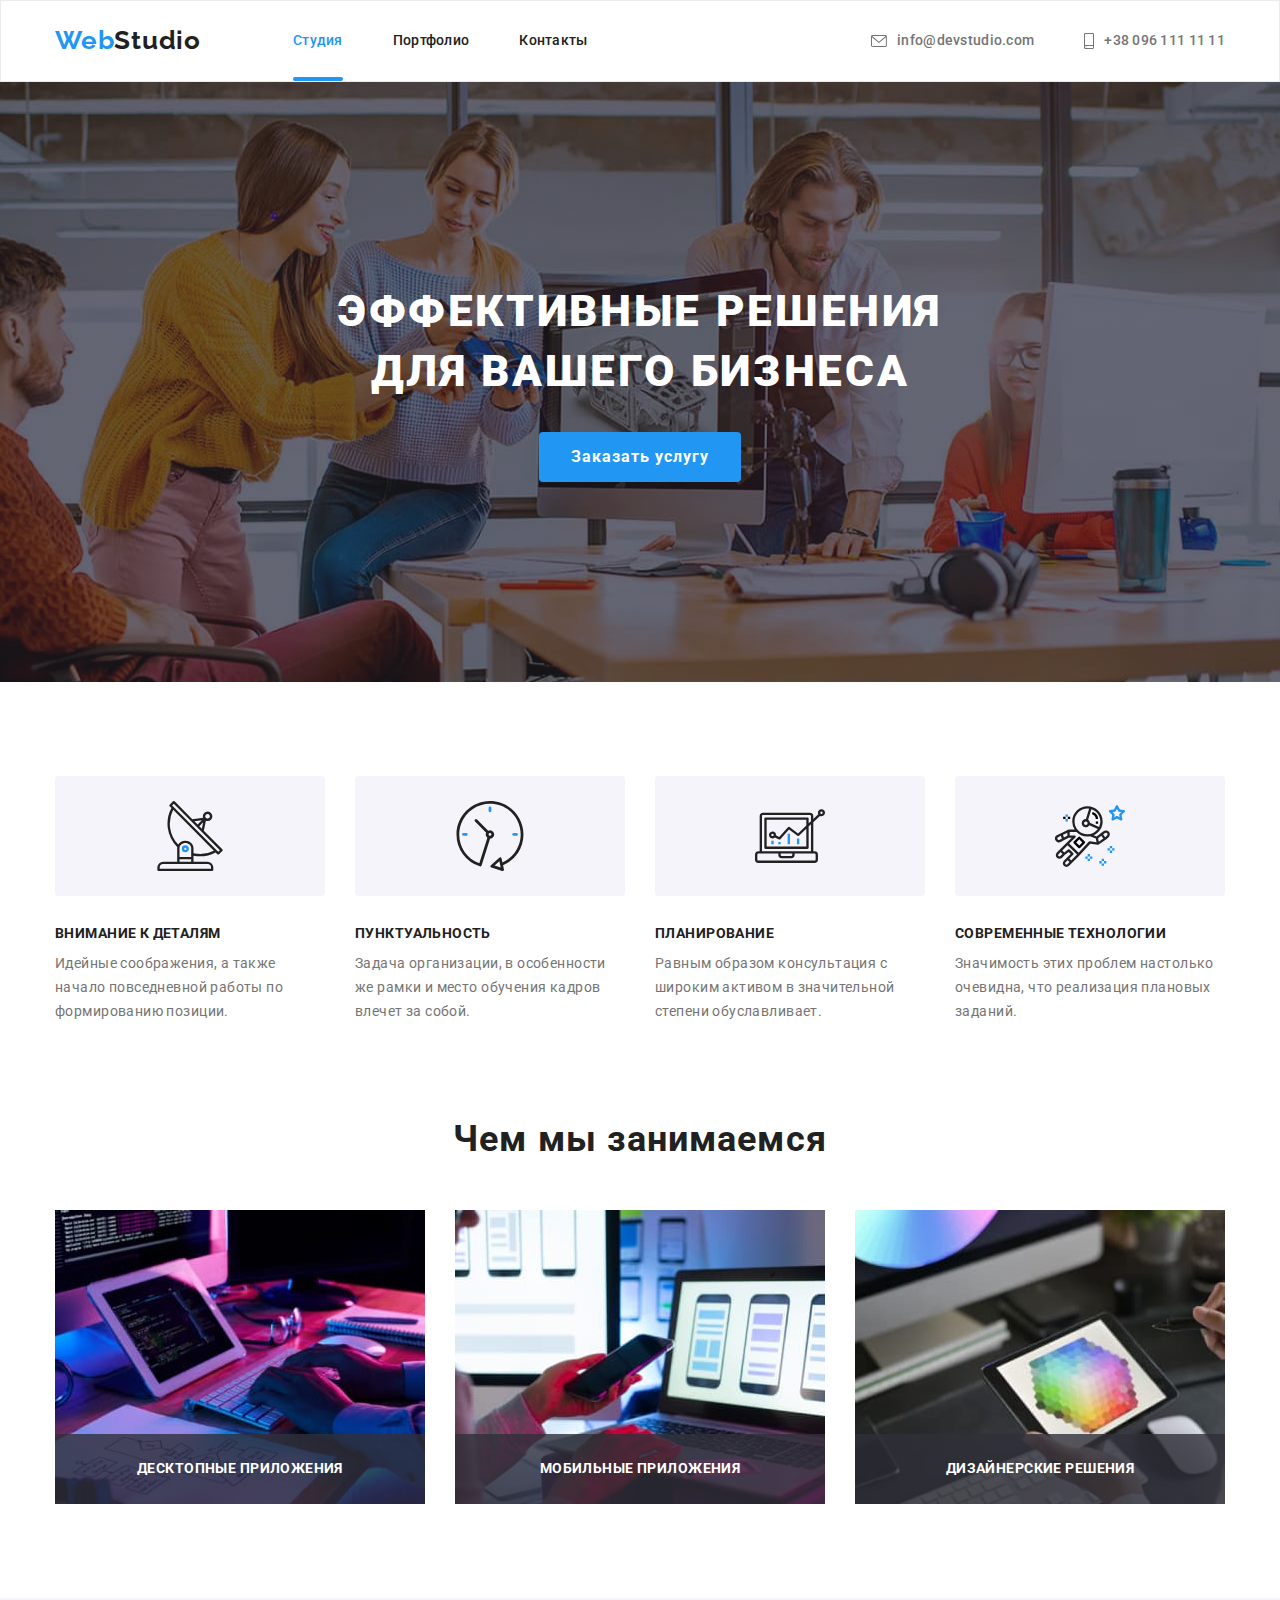
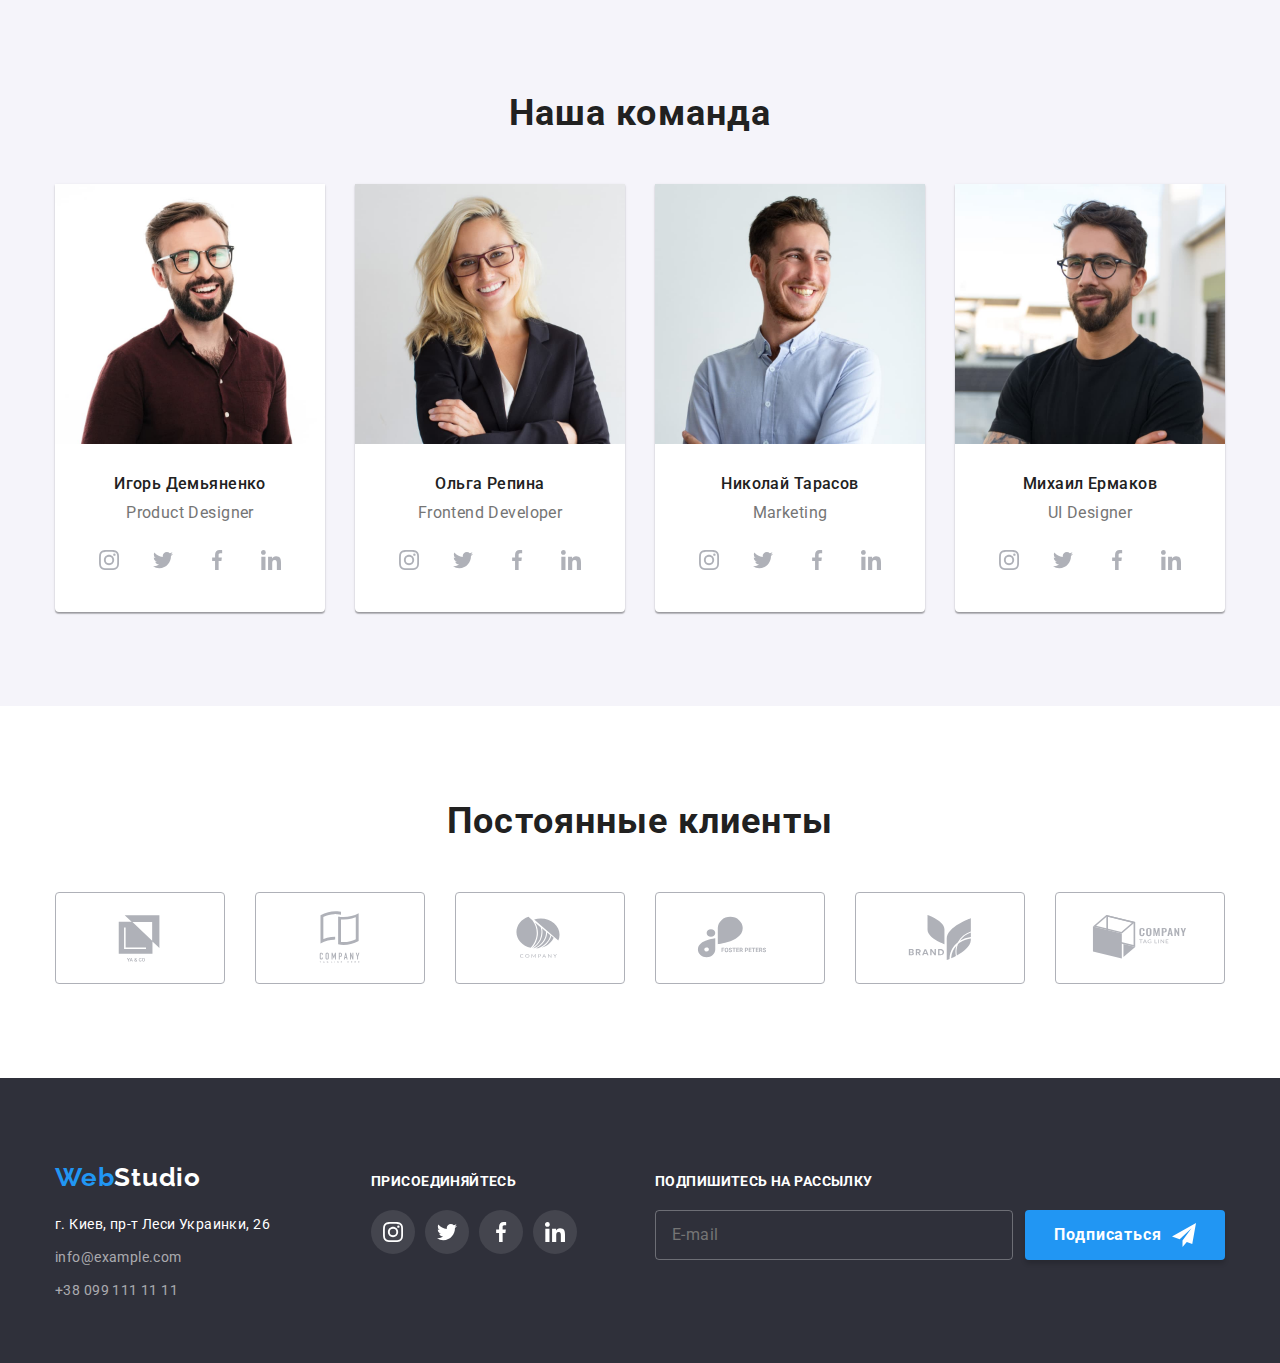
==== commit 7287fad1: "Делает адаптивный footer" ====
--- a/index.html
+++ b/index.html
@@ -469,7 +469,7 @@
       </section>
     </main>
     <!-- Footer -->
-    <!-- <footer class="footer">
+    <footer class="footer">
       <div class="container footer-container">
         <div class="footer-wrapper">
           <a class="link logo footer-logo" href="./index.html"
@@ -563,7 +563,7 @@
           </form>
         </div>
       </div>
-    </footer> -->
+    </footer>
     <!-- Modal form -->
     <div class="backdrop is-hidden" data-modal>
       <div class="modal">
@@ -638,15 +638,25 @@
     <!-- Mobile menu -->
     <div class="mobile-menu" data-menu>
       <ul class="list mobile-menu-nav">
-        <li class="mobile-menu-nav__item"><a class="link current" href="">Студия</a></li>
-        <li class="mobile-menu-nav__item"><a class="link" href="">Портфолио</a></li>
-        <li class="mobile-menu-nav__item"><a class="link" href="">Контакты</a></li>
+        <li class="mobile-menu-nav__item">
+          <a class="mobile-menu-nav__link link current" href="">Студия</a>
+        </li>
+        <li class="mobile-menu-nav__item">
+          <a class="mobile-menu-nav__link link" href="">Портфолио</a>
+        </li>
+        <li class="mobile-menu-nav__item">
+          <a class="mobile-menu-nav__link link" href="">Контакты</a>
+        </li>
       </ul>
       <ul class="list mobile-menu-contacts">
         <li class="mobile-menu-contacts__item mobile-menu-contacts__tel">
-          <a class="link" href="">+38 096 111 11 11</a>
-        </li>
-        <li class="mobile-menu-contacts__item"><a class="link" href="">info@devstudio.com</a></li>
+          <a class="mobile-menu-contacts__link link mobile-menu-contacts__tel" href=""
+            >+38 096 111 11 11</a
+          >
+        </li>
+        <li class="mobile-menu-contacts__item">
+          <a class="mobile-menu-contacts__link link" href="">info@devstudio.com</a>
+        </li>
       </ul>
       <ul class="list mobile-menu-sosial">
         <li class="mobile-menu-sosial__item">
--- a/css/main.min.css
+++ b/css/main.min.css
@@ -1 +1 @@
-:root{--main-font: "Roboto";--logo-font: "Raleway";--main-text-color: #212121;--secondary-text-color: #757575;--accent-text-color: #2196F3;--title-text-color: #FFFFFF;--social-icon-text: #AFB1B8;--main-bg-color: #FFFFFF;--secondary-bg-color: #F5F4FA;--title-bg-color: #2F303A;--accent-bg-color: #2196F3;--anim-fast: 250ms cubic-bezier(0.4, 0, 0.2, 1)}.visually-hidden{position:absolute;width:1px;height:1px;margin:-1px;border:0;padding:0;white-space:nowrap;-webkit-clip-path:inset(100%);clip-path:inset(100%);clip:rect(0 0 0 0);overflow:hidden}.portfolio,.clients,.activity,.lead{padding-top:94px;padding-bottom:94px}html{-webkit-box-sizing:border-box;box-sizing:border-box}*,*::before,*::after{-webkit-box-sizing:inherit;box-sizing:inherit}body{background-color:var(--main-bg-color);color:var(--main-text-color);font-family:var(--main-font),sans-serif;font-size:14px;line-height:1.14;letter-spacing:.03em;margin:0}body.no-scroll{overflow:hidden}img{display:block;width:100%;height:auto}h1,h2,h3,h4,p{margin:0}.list{list-style:none;margin:0;padding:0}.link{text-decoration:none}.container{width:100%;margin-left:auto;margin-right:auto;padding-left:15px;padding-right:15px}@media screen and (min-width: 480px){.container{max-width:480px}}@media screen and (min-width: 768px){.container{max-width:768px}}@media screen and (min-width: 1200px){.container{max-width:1200px}}.section{padding-top:60px;padding-bottom:60px}.btn{font-family:inherit;font-weight:700;font-size:16px;line-height:1.88;letter-spacing:.06em;border-radius:4px;border:none;cursor:pointer;color:var(--title-text-color);background:var(--accent-bg-color)}.social-box{display:-webkit-box;display:-ms-flexbox;display:flex;-webkit-box-align:center;-ms-flex-align:center;align-items:center;-webkit-box-pack:center;-ms-flex-pack:center;justify-content:center}.social-box__item:not(:last-child){margin-right:10px}.social-box__link{display:-webkit-box;display:-ms-flexbox;display:flex;-webkit-box-align:center;-ms-flex-align:center;align-items:center;-webkit-box-pack:center;-ms-flex-pack:center;justify-content:center;width:44px;height:44px;background-color:var(--main-bg-color);border-radius:50%;-webkit-transition:background-color var(--anim-fast);transition:background-color var(--anim-fast)}.social-box__link:hover .social-box__icon,.social-box__link:focus .social-box__icon{fill:var(--title-text-color)}.social-box__link:hover,.social-box__link:focus{background-color:var(--accent-bg-color)}.social-box__link--footer{background:rgba(255,255,255,.1)}.social-box__icon{fill:var(--social-icon-text);-webkit-transition:fill var(--anim-fast);transition:fill var(--anim-fast)}.social-box__icon--color{fill:var(--title-text-color)}.title{margin-bottom:30px;text-align:center;font-weight:700;font-size:28px;line-height:1.18;letter-spacing:.03em;color:var(--main-text-color)}@media screen and (min-width: 1200px){.title{margin-bottom:50px;font-weight:700;font-size:36px;line-height:1.17;letter-spacing:.03em}}.backdrop{position:fixed;top:0;left:0;width:100%;height:100%;background-color:rgba(0,0,0,.2);opacity:1;visibility:visible;pointer-events:initial;-webkit-transition:opacity var(--anim-fast),visibility var(--anim-fast);transition:opacity var(--anim-fast),visibility var(--anim-fast)}.backdrop.is-hidden{opacity:0;visibility:hidden;pointer-events:none}.modal{position:absolute;top:50%;left:50%;-webkit-transform:translate(-50%, -50%);transform:translate(-50%, -50%);width:528px;background-color:var(--main-bg-color);-webkit-box-shadow:0px 1px 3px rgba(0,0,0,.12),0px 1px 1px rgba(0,0,0,.14),0px 2px 1px rgba(0,0,0,.2);box-shadow:0px 1px 3px rgba(0,0,0,.12),0px 1px 1px rgba(0,0,0,.14),0px 2px 1px rgba(0,0,0,.2);border-radius:4px}.modal-form{padding:40px}.modal-form__close-btn{position:absolute;display:-webkit-box;display:-ms-flexbox;display:flex;-webkit-box-pack:center;-ms-flex-pack:center;justify-content:center;-webkit-box-align:center;-ms-flex-align:center;align-items:center;top:8px;right:8px;width:30px;height:30px;border-radius:50%;border:1px solid rgba(0,0,0,.1);background-color:var(--main-bg-color);cursor:pointer}.modal-form__title{margin-bottom:12px;font-weight:700;font-size:20px;line-height:1.15;text-align:center;letter-spacing:.03em;color:var(--main-text-color)}.modal-form__input-area{margin-bottom:20px}.modal-form__label{margin-bottom:4px;display:block;text-align:start;font-weight:400;font-size:12px;line-height:1.17;letter-spacing:.01em;color:var(--secondary-text-color)}.modal-form__field{position:relative;display:block;margin-bottom:10px}.modal-form__field:focus-within>.modal-form__input{border-color:var(--accent-bg-color)}.modal-form__field:focus-within>.modal-form__svg{fill:var(--accent-bg-color)}.modal-form__field:focus-within .modal-form__comment{border-color:var(--accent-bg-color)}.modal-form__input{display:block;padding-left:42px;width:100%;height:40px;border:1px solid rgba(33,33,33,.2);border-radius:4px;outline:rgba(0,0,0,0);-webkit-transition:var(--anim-fast);transition:var(--anim-fast)}.modal-form__svg{position:absolute;top:11px;left:12px;-webkit-transition:var(--anim-fast);transition:var(--anim-fast)}.modal-form__comment{display:block;width:100%;height:120px;padding:12px 16px;border:1px solid rgba(33,33,33,.2);border-radius:4px;resize:none;outline:rgba(0,0,0,0);-webkit-transition:var(--anim-fast);transition:var(--anim-fast)}.modal-form__btn{padding:10px 55px;color:var(--title-text-color);background-color:var(--accent-bg-color);-webkit-box-shadow:0px 4px 4px rgba(0,0,0,.15);box-shadow:0px 4px 4px rgba(0,0,0,.15);-webkit-transition:background var(--anim-fast);transition:background var(--anim-fast)}.modal-form__btn:hover,.modal-form__btn:focus{background-color:#188ce8}.checkbox-label{display:-webkit-box;display:-ms-flexbox;display:flex;-webkit-box-pack:center;-ms-flex-pack:center;justify-content:center;-webkit-box-align:center;-ms-flex-align:center;align-items:center;margin-bottom:30px}.checkbox-label__custom{display:-webkit-inline-box;display:-ms-inline-flexbox;display:inline-flex;-webkit-box-pack:center;-ms-flex-pack:center;justify-content:center;-webkit-box-align:center;-ms-flex-align:center;align-items:center;margin-right:8px;width:16px;height:15px;border:2px solid var(--main-text-color);border-radius:2px;-webkit-transition:var(--anim-fast);transition:var(--anim-fast)}.checkbox-label__input:focus+.checkbox-label__custom{border:2px solid var(--accent-bg-color)}.checkbox-label__input:checked+.checkbox-label__custom{background-color:var(--accent-bg-color);border:2px solid rgba(0,0,0,0)}.checkbox-label__svg{fill:var(--main-bg-color)}.checkbox-label__text{font-weight:400;font-size:14px;line-height:1.7;letter-spacing:.03em;color:var(--secondary-text-color);-webkit-user-select:none;-moz-user-select:none;-ms-user-select:none;user-select:none}.checkbox-label__link{-webkit-text-decoration-line:underline;text-decoration-line:underline;color:var(--accent-text-color)}.overlay{position:absolute;top:0;left:0;-webkit-transform:translateY(100%);transform:translateY(100%);padding:63px 24px;display:-webkit-box;display:-ms-flexbox;display:flex;-webkit-box-align:center;-ms-flex-align:center;align-items:center;-webkit-box-pack:center;-ms-flex-pack:center;justify-content:center;width:100%;height:100%;background:rgba(33,150,243,.9);-webkit-transition:-webkit-transform var(--anim-fast);transition:-webkit-transform var(--anim-fast);transition:transform var(--anim-fast);transition:transform var(--anim-fast), -webkit-transform var(--anim-fast)}.overlay__text{font-weight:400;font-size:18px;line-height:1.55;letter-spacing:.03em;color:var(--title-text-color)}.projects-item__link:hover .overlay,.projects-item__link:focus .overlay{-webkit-transform:translateY(0);transform:translateY(0)}.mobile-menu-btn{background-color:rgba(0,0,0,0);border:none;width:40px;height:40px;display:-webkit-box;display:-ms-flexbox;display:flex;-webkit-box-align:center;-ms-flex-align:center;align-items:center;-webkit-box-pack:center;-ms-flex-pack:center;justify-content:center;z-index:100}@media screen and (min-width: 768px){.mobile-menu-btn{display:none}}.mobile-menu-btn.is-open .mobile-menu-burger{opacity:0}.mobile-menu-close{opacity:0}.mobile-menu-btn.is-open .mobile-menu-close{opacity:1}.mobile-menu{position:fixed;top:0;left:0;z-index:10;-webkit-transform:translateX(100%);transform:translateX(100%);width:100%;height:100%;padding:48px 40px;display:-webkit-box;display:-ms-flexbox;display:flex;-webkit-box-orient:vertical;-webkit-box-direction:normal;-ms-flex-direction:column;flex-direction:column;background-color:#fff;-webkit-transition:500ms;transition:500ms}.mobile-menu.is-open{-webkit-transform:translateX(0);transform:translateX(0)}.mobile-menu-nav{margin-bottom:auto;font-weight:500;font-size:40px;line-height:1.18;letter-spacing:.02em;color:#212121}.mobile-menu-nav__item:not(:last-child){margin-bottom:32px}.mobile-menu-contacts{margin-bottom:64px;font-weight:500;font-size:24px;line-height:1.17;letter-spacing:.02em;color:#757575}.mobile-menu-contacts__tel{margin-bottom:32px;font-size:34px;line-height:1.18;color:var(--accent-text-color)}.mobile-menu-sosial{display:-webkit-box;display:-ms-flexbox;display:flex;-webkit-box-align:center;-ms-flex-align:center;align-items:center;-ms-flex-wrap:wrap;flex-wrap:wrap;gap:10px;font-weight:500;font-size:18px;line-height:1.22;letter-spacing:.02em;color:#2196f3}.mobile-menu-sosial__item:not(:last-child) .mobile-menu-sosial__link{padding-right:10px;border-right:1px solid rgba(33,33,33,.2)}.header{background-color:var(--main-bg-color);border:1px solid #ececec}.container-header{display:-webkit-box;display:-ms-flexbox;display:flex;-webkit-box-align:center;-ms-flex-align:center;align-items:center}@media screen and (min-width: 768px)and (max-width: 1199px){.container-header{display:-webkit-box;display:-ms-flexbox;display:flex;-webkit-box-pack:justify;-ms-flex-pack:justify;justify-content:space-between}}@media screen and (min-width: 1200px){.header-nav{display:-webkit-box;display:-ms-flexbox;display:flex;-webkit-box-align:center;-ms-flex-align:center;align-items:center}}.logo{display:block;margin:16px auto 16px 15px;font-family:var(--logo-font);font-weight:700;font-size:24px;line-height:1.17;letter-spacing:.03em}.logo--web{color:var(--accent-text-color)}@media screen and (min-width: 768px){.logo{margin:26px auto 26px 0}}@media screen and (min-width: 1200px){.logo{margin:24px 92px 25px 0px;font-size:26px;line-height:1.19}}.header-logo{color:var(--main-text-color)}.header-list{display:none}@media screen and (min-width: 768px){.header-list{display:-webkit-box;display:-ms-flexbox;display:flex}.header-list .header-list__item:not(:last-child){margin-right:50px}.header-list__link{position:relative;display:block;padding-top:32px;padding-bottom:32px;color:var(--main-text-color);font-weight:500;line-height:1.14;letter-spacing:.02em;-webkit-transition:color var(--anim-fast);transition:color var(--anim-fast)}.header-list__link.current::after{content:"";position:absolute;display:block;width:100%;height:4px;background-color:var(--accent-text-color);border-radius:2px;left:0;bottom:0}.header-list__link:focus{color:var(--accent-text-color)}.header-list .current{color:var(--accent-text-color)}}@media screen and (min-width: 1200px){.header-list{display:-webkit-box;display:-ms-flexbox;display:flex}.header-list .header-list__item:not(:last-child){margin-right:50px}.header-list__link{position:relative;display:block;padding-top:32px;padding-bottom:32px;color:var(--main-text-color);font-weight:500;line-height:1.14;letter-spacing:.02em;-webkit-transition:color var(--anim-fast);transition:color var(--anim-fast)}.header-list__link.current::after{content:"";position:absolute;display:block;width:100%;height:4px;background-color:var(--accent-text-color);border-radius:2px;left:0;bottom:0}.header-list__link:hover,.header-list__link:focus{color:var(--accent-text-color)}.header-list .current{color:var(--accent-text-color)}}.header-contact{display:none}@media screen and (min-width: 768px)and (max-width: 1199px){.header-contact{display:-webkit-box;display:-ms-flexbox;display:flex;-webkit-box-orient:vertical;-webkit-box-direction:normal;-ms-flex-direction:column;flex-direction:column;gap:10px;margin-left:auto;margin-top:21px;margin-bottom:21px;margin-right:0}.header-contact__link{display:-webkit-box;display:-ms-flexbox;display:flex;-webkit-box-align:center;-ms-flex-align:center;align-items:center;font-weight:500;font-size:12px;line-height:1.17;letter-spacing:.02em;color:var(--secondary-text-color);-webkit-transition:color var(--anim-fast);transition:color var(--anim-fast)}.header-contact__link:focus{color:var(--accent-text-color)}.header-contact__icon{margin-right:10px;fill:currentColor}}@media screen and (min-width: 1200px){.header-contact{display:-webkit-box;display:-ms-flexbox;display:flex;margin-left:auto}.header-contact__link{display:-webkit-box;display:-ms-flexbox;display:flex;-webkit-box-align:center;-ms-flex-align:center;align-items:center;padding-top:32px;padding-bottom:32px;font-weight:500;font-size:14px;line-height:1.14;letter-spacing:.02em;color:var(--secondary-text-color);-webkit-transition:color var(--anim-fast);transition:color var(--anim-fast)}.header-contact__link:hover,.header-contact__link:focus{color:var(--accent-text-color)}.header-contact .header-contact__item:not(:last-child){margin-right:50px}.header-contact__icon{margin-right:10px;fill:currentColor}}.lead{padding:118px 0;background-color:var(--title-bg-color)}@media screen and (min-width: 1200px){.lead{padding:200px 0}}.container-lead{text-align:center}.cover{margin-left:auto;margin-right:auto;background-image:-webkit-gradient(linear, left top, right top, from(rgba(47, 48, 58, 0.4)), to(rgba(47, 48, 58, 0.4))),url(../images/Background/Background-lead.jpg);background-image:linear-gradient(to right, rgba(47, 48, 58, 0.4), rgba(47, 48, 58, 0.4)),url(../images/Background/Background-lead.jpg);background-repeat:no-repeat;background-position:center;background-size:cover}@media screen and (min-width: 1200px){.cover{max-width:1600px}}.lead-slogan{margin:0 auto 30px;font-weight:900;font-size:26px;line-height:1.6;letter-spacing:.06em;text-align:center;text-transform:uppercase;color:var(--title-text-color)}@media screen and (min-width: 768px){.lead-slogan{width:360px}}@media screen and (min-width: 1200px){.lead-slogan{width:696px;font-weight:900;font-size:44px;line-height:1.36;letter-spacing:.06em}}.lead-btn{padding:10px 32px;-webkit-transition:background var(--anim-fast);transition:background var(--anim-fast)}.lead-btn:hover,.lead-btn:focus{background:#188ce8}.advantages{padding-top:60px;padding-bottom:60px}@media screen and (min-width: 768px){.advantages{padding-top:60px;padding-bottom:60px}}@media screen and (min-width: 1200px){.advantages{padding-top:94px;padding-bottom:94px}}@media screen and (min-width: 768px){.advantages-list{display:-webkit-box;display:-ms-flexbox;display:flex;-ms-flex-wrap:wrap;flex-wrap:wrap;-webkit-box-pack:justify;-ms-flex-pack:justify;justify-content:space-between}}@media screen and (min-width: 1200px){.advantages-list{display:-webkit-box;display:-ms-flexbox;display:flex;-ms-flex-wrap:nowrap;flex-wrap:nowrap}}@media screen and (max-width: 767px){.advantages-item:not(:last-child){margin-bottom:30px}}@media screen and (min-width: 768px){.advantages-item{width:354px}.advantages-item:nth-child(-n+2){margin-bottom:30px}}@media screen and (min-width: 1200px){.advantages-item{width:270px}.advantages-item:nth-child(-n+4){margin-bottom:0}.advantages-item:not(:last-child){margin-right:30px}}.advantages-icon-box{display:-webkit-box;display:-ms-flexbox;display:flex;-webkit-box-pack:center;-ms-flex-pack:center;justify-content:center;-webkit-box-align:center;-ms-flex-align:center;align-items:center;margin-bottom:30px;height:120px;background:var(--secondary-bg-color);border-radius:4px}.advantages-subtitle{margin-bottom:10px;font-size:14px;line-height:1.14;text-transform:uppercase}.advantages-desc{line-height:1.71;color:var(--secondary-text-color)}.activity{padding-top:0}@media screen and (max-width: 1199px){.activity{display:none}}.container-activity{text-align:center}.activity-list{display:-webkit-box;display:-ms-flexbox;display:flex}.activity-list .activity-item:not(:last-child){margin-right:30px}.activity-item{position:relative}.activity-item__desc{position:absolute;bottom:0;right:0;display:-webkit-box;display:-ms-flexbox;display:flex;-webkit-box-pack:center;-ms-flex-pack:center;justify-content:center;-webkit-box-align:center;-ms-flex-align:center;align-items:center;width:100%;height:70px;font-weight:700;font-size:14px;line-height:1.14;letter-spacing:.03em;text-transform:uppercase;color:var(--title-text-color);background:rgba(47,48,58,.8)}.team{padding-top:60px;padding-bottom:60px;background-color:var(--secondary-bg-color)}@media screen and (min-width: 768px){.team{padding-top:60px;padding-bottom:60px}}@media screen and (min-width: 1200px){.team{padding-top:94px;padding-bottom:94px}}@media screen and (min-width: 768px){.team-list{display:-webkit-box;display:-ms-flexbox;display:flex;-ms-flex-wrap:wrap;flex-wrap:wrap;-webkit-box-pack:justify;-ms-flex-pack:justify;justify-content:space-between}}@media screen and (min-width: 1200px){.team-list{display:-webkit-box;display:-ms-flexbox;display:flex;-ms-flex-wrap:nowrap;flex-wrap:nowrap}}.team-card{background-color:var(--main-bg-color);-webkit-box-shadow:0px 1px 3px rgba(0,0,0,.12),0px 1px 1px rgba(0,0,0,.14),0px 2px 1px rgba(0,0,0,.2);box-shadow:0px 1px 3px rgba(0,0,0,.12),0px 1px 1px rgba(0,0,0,.14),0px 2px 1px rgba(0,0,0,.2);border-radius:0px 0px 4px 4px}@media screen and (max-width: 767px){.team-card:not(:last-child){margin-bottom:30px}}@media screen and (min-width: 768px){.team-card{width:354px}.team-card:nth-child(-n+2){margin-bottom:30px}}@media screen and (min-width: 1200px){.team-card{width:270px}.team-card:nth-child(-n+4){margin-bottom:0}.team-card:not(:last-child){margin-right:30px}}.team-card__tank{padding-top:30px;padding-bottom:30px}.team-card__name{margin-bottom:10px;font-weight:500;font-size:16px;line-height:1.19;text-align:center}.team-card__position{margin-bottom:16px;font-size:16px;line-height:1.19;text-align:center;color:var(--secondary-text-color)}.container-clients{text-align:center}.clients-list{display:-webkit-box;display:-ms-flexbox;display:flex;-ms-flex-wrap:wrap;flex-wrap:wrap;gap:30px}.clients-item{width:210px}@media screen and (max-width: 479px){.clients-item{width:100%}}@media screen and (min-width: 768px){.clients-item{width:226px}}@media screen and (min-width: 1200px){.clients-item{width:170px}}.clients-item__icon{fill:var(--social-icon-text);-webkit-transition:fill var(--anim-fast);transition:fill var(--anim-fast)}.clients-item__link{display:-webkit-box;display:-ms-flexbox;display:flex;-webkit-box-align:center;-ms-flex-align:center;align-items:center;-webkit-box-pack:center;-ms-flex-pack:center;justify-content:center;height:92px;border:1px solid var(--social-icon-text);border-radius:4px;-webkit-transition:border var(--anim-fast);transition:border var(--anim-fast)}.clients-item__link:hover,.clients-item__link:focus{border:1px solid var(--accent-text-color)}.clients-item__link:hover .clients-item__icon,.clients-item__link:focus .clients-item__icon{fill:var(--accent-text-color)}.filter-btn{padding:6px 22px;font-weight:500;line-height:1.62;color:var(--main-text-color);background-color:var(--secondary-bg-color);-webkit-transition:color var(--anim-fast),background var(--anim-fast),-webkit-box-shadow var(--anim-fast);transition:color var(--anim-fast),background var(--anim-fast),-webkit-box-shadow var(--anim-fast);transition:color var(--anim-fast),background var(--anim-fast),box-shadow var(--anim-fast);transition:color var(--anim-fast),background var(--anim-fast),box-shadow var(--anim-fast),-webkit-box-shadow var(--anim-fast)}.filter-btn:hover,.filter-btn:focus{color:var(--title-text-color);background:var(--accent-bg-color);-webkit-box-shadow:0px 3px 1px rgba(0,0,0,.1),0px 1px 2px rgba(0,0,0,.08),0px 2px 2px rgba(0,0,0,.12);box-shadow:0px 3px 1px rgba(0,0,0,.1),0px 1px 2px rgba(0,0,0,.08),0px 2px 2px rgba(0,0,0,.12)}.filter-btn-active{color:var(--title-text-color);background-color:var(--accent-bg-color)}.filter-list{margin-bottom:50px;display:-webkit-box;display:-ms-flexbox;display:flex;-webkit-box-pack:center;-ms-flex-pack:center;justify-content:center}.filter-list .btn-item:not(:last-child){margin-right:8px}.projects-list{display:-webkit-box;display:-ms-flexbox;display:flex;-ms-flex-wrap:wrap;flex-wrap:wrap}.projects-list .projects-item:nth-child(3n){margin-right:0}.projects-item{margin-right:30px;margin-bottom:30px;background-color:var(--main-bg-color);outline:1px solid #eee}.projects-item:nth-last-child(-n+3){margin-bottom:0}.projects-item__box{position:relative;overflow:hidden}.projects-item__tank{padding:20px 24px}.projects-item__subtitle{margin-bottom:4px;font-size:18px;line-height:2;letter-spacing:.06em;color:var(--main-text-color)}.projects-item__desc{font-size:16px;line-height:1.88;color:var(--secondary-text-color)}.projects-item__link{display:block;-webkit-transition:-webkit-box-shadow var(--anim-fast);transition:-webkit-box-shadow var(--anim-fast);transition:box-shadow var(--anim-fast);transition:box-shadow var(--anim-fast), -webkit-box-shadow var(--anim-fast)}.projects-item__link:hover,.projects-item__link:focus{-webkit-box-shadow:0px 1px 1px rgba(0,0,0,.12),0px 4px 4px rgba(0,0,0,.06),1px 4px 6px rgba(0,0,0,.16);box-shadow:0px 1px 1px rgba(0,0,0,.12),0px 4px 4px rgba(0,0,0,.06),1px 4px 6px rgba(0,0,0,.16)}.footer{padding-top:60px;padding-bottom:60px;background-color:var(--title-bg-color)}.footer-container{display:-webkit-box;display:-ms-flexbox;display:flex;-webkit-box-align:baseline;-ms-flex-align:baseline;align-items:baseline;-webkit-box-pack:justify;-ms-flex-pack:justify;justify-content:space-between}.footer-logo{display:block;margin-bottom:20px;color:var(--title-text-color)}.footer-contact__link{font-style:normal;line-height:1.71;color:rgba(255,255,255,.6);-webkit-transition:color var(--anim-fast);transition:color var(--anim-fast)}.footer-contact__link:hover,.footer-contact__link:focus{color:var(--accent-text-color)}.footer-contact .footer-contact__item:not(:last-child){margin-bottom:9px}.footer-contact__map{font-style:normal;line-height:1.71;color:var(--title-text-color)}.social-title{margin-bottom:20px;font-size:14px;line-height:1.14;letter-spacing:.03em;text-transform:uppercase;color:var(--title-text-color)}.footer-subscribe__form{display:-webkit-box;display:-ms-flexbox;display:flex}.footer-subscribe__title{margin-bottom:20px;font-size:14px;line-height:1.14;letter-spacing:.03em;text-transform:uppercase;color:var(--title-text-color)}.footer-subscribe__input{display:-webkit-box;display:-ms-flexbox;display:flex;-webkit-box-align:center;-ms-flex-align:center;align-items:center;width:358px;height:50px;margin-right:12px;padding-left:16px;background-color:inherit;border-radius:4px;border:1px solid rgba(255,255,255,.3);font-size:16px;line-height:1.25;letter-spacing:.03em;color:var(--title-text-color);outline:rgba(0,0,0,0)}.subscribe-btn{display:-webkit-box;display:-ms-flexbox;display:flex;-webkit-box-align:center;-ms-flex-align:center;align-items:center;-webkit-box-pack:center;-ms-flex-pack:center;justify-content:center;width:200px;height:50px;-webkit-box-shadow:0px 4px 4px rgba(0,0,0,.15);box-shadow:0px 4px 4px rgba(0,0,0,.15)}.subscribe-btn__icon{margin-left:10px;fill:var(--main-bg-color)}/*# sourceMappingURL=main.min.css.map */+:root{--main-font: "Roboto";--logo-font: "Raleway";--main-text-color: #212121;--secondary-text-color: #757575;--accent-text-color: #2196F3;--title-text-color: #FFFFFF;--social-icon-text: #AFB1B8;--main-bg-color: #FFFFFF;--secondary-bg-color: #F5F4FA;--title-bg-color: #2F303A;--accent-bg-color: #2196F3;--anim-fast: 250ms cubic-bezier(0.4, 0, 0.2, 1)}.visually-hidden{position:absolute;width:1px;height:1px;margin:-1px;border:0;padding:0;white-space:nowrap;-webkit-clip-path:inset(100%);clip-path:inset(100%);clip:rect(0 0 0 0);overflow:hidden}.portfolio,.clients,.activity,.lead{padding-top:94px;padding-bottom:94px}html{-webkit-box-sizing:border-box;box-sizing:border-box}*,*::before,*::after{-webkit-box-sizing:inherit;box-sizing:inherit}body{background-color:var(--main-bg-color);color:var(--main-text-color);font-family:var(--main-font),sans-serif;font-size:14px;line-height:1.14;letter-spacing:.03em;margin:0}body.no-scroll{overflow:hidden}img{display:block;width:100%;height:auto}h1,h2,h3,h4,p{margin:0}.list{list-style:none;margin:0;padding:0}.link{text-decoration:none}.container{width:100%;margin-left:auto;margin-right:auto;padding-left:15px;padding-right:15px}@media screen and (min-width: 480px){.container{max-width:480px}}@media screen and (min-width: 768px){.container{max-width:768px}}@media screen and (min-width: 1200px){.container{max-width:1200px}}.section{padding-top:60px;padding-bottom:60px}.btn{font-family:inherit;font-weight:700;font-size:16px;line-height:1.88;letter-spacing:.06em;border-radius:4px;border:none;cursor:pointer;color:var(--title-text-color);background:var(--accent-bg-color)}.social-box{display:-webkit-box;display:-ms-flexbox;display:flex;-webkit-box-align:center;-ms-flex-align:center;align-items:center;-webkit-box-pack:center;-ms-flex-pack:center;justify-content:center}.social-box__item:not(:last-child){margin-right:10px}.social-box__link{display:-webkit-box;display:-ms-flexbox;display:flex;-webkit-box-align:center;-ms-flex-align:center;align-items:center;-webkit-box-pack:center;-ms-flex-pack:center;justify-content:center;width:44px;height:44px;background-color:var(--main-bg-color);border-radius:50%;-webkit-transition:background-color var(--anim-fast);transition:background-color var(--anim-fast)}.social-box__link:hover .social-box__icon,.social-box__link:focus .social-box__icon{fill:var(--title-text-color)}.social-box__link:hover,.social-box__link:focus{background-color:var(--accent-bg-color)}.social-box__link--footer{background:rgba(255,255,255,.1)}.social-box__icon{fill:var(--social-icon-text);-webkit-transition:fill var(--anim-fast);transition:fill var(--anim-fast)}.social-box__icon--color{fill:var(--title-text-color)}.title{margin-bottom:30px;text-align:center;font-weight:700;font-size:28px;line-height:1.18;letter-spacing:.03em;color:var(--main-text-color)}@media screen and (min-width: 1200px){.title{margin-bottom:50px;font-weight:700;font-size:36px;line-height:1.17;letter-spacing:.03em}}.backdrop{position:fixed;top:0;left:0;width:100%;height:100%;background-color:rgba(0,0,0,.2);opacity:1;visibility:visible;pointer-events:initial;-webkit-transition:opacity var(--anim-fast),visibility var(--anim-fast);transition:opacity var(--anim-fast),visibility var(--anim-fast)}.backdrop.is-hidden{opacity:0;visibility:hidden;pointer-events:none}.modal{position:absolute;top:50%;left:50%;-webkit-transform:translate(-50%, -50%);transform:translate(-50%, -50%);width:528px;background-color:var(--main-bg-color);-webkit-box-shadow:0px 1px 3px rgba(0,0,0,.12),0px 1px 1px rgba(0,0,0,.14),0px 2px 1px rgba(0,0,0,.2);box-shadow:0px 1px 3px rgba(0,0,0,.12),0px 1px 1px rgba(0,0,0,.14),0px 2px 1px rgba(0,0,0,.2);border-radius:4px}.modal-form{padding:40px}.modal-form__close-btn{position:absolute;display:-webkit-box;display:-ms-flexbox;display:flex;-webkit-box-pack:center;-ms-flex-pack:center;justify-content:center;-webkit-box-align:center;-ms-flex-align:center;align-items:center;top:8px;right:8px;width:30px;height:30px;border-radius:50%;border:1px solid rgba(0,0,0,.1);background-color:var(--main-bg-color);cursor:pointer}.modal-form__title{margin-bottom:12px;font-weight:700;font-size:20px;line-height:1.15;text-align:center;letter-spacing:.03em;color:var(--main-text-color)}.modal-form__input-area{margin-bottom:20px}.modal-form__label{margin-bottom:4px;display:block;text-align:start;font-weight:400;font-size:12px;line-height:1.17;letter-spacing:.01em;color:var(--secondary-text-color)}.modal-form__field{position:relative;display:block;margin-bottom:10px}.modal-form__field:focus-within>.modal-form__input{border-color:var(--accent-bg-color)}.modal-form__field:focus-within>.modal-form__svg{fill:var(--accent-bg-color)}.modal-form__field:focus-within .modal-form__comment{border-color:var(--accent-bg-color)}.modal-form__input{display:block;padding-left:42px;width:100%;height:40px;border:1px solid rgba(33,33,33,.2);border-radius:4px;outline:rgba(0,0,0,0);-webkit-transition:var(--anim-fast);transition:var(--anim-fast)}.modal-form__svg{position:absolute;top:11px;left:12px;-webkit-transition:var(--anim-fast);transition:var(--anim-fast)}.modal-form__comment{display:block;width:100%;height:120px;padding:12px 16px;border:1px solid rgba(33,33,33,.2);border-radius:4px;resize:none;outline:rgba(0,0,0,0);-webkit-transition:var(--anim-fast);transition:var(--anim-fast)}.modal-form__btn{padding:10px 55px;color:var(--title-text-color);background-color:var(--accent-bg-color);-webkit-box-shadow:0px 4px 4px rgba(0,0,0,.15);box-shadow:0px 4px 4px rgba(0,0,0,.15);-webkit-transition:background var(--anim-fast);transition:background var(--anim-fast)}.modal-form__btn:hover,.modal-form__btn:focus{background-color:#188ce8}.checkbox-label{display:-webkit-box;display:-ms-flexbox;display:flex;-webkit-box-pack:center;-ms-flex-pack:center;justify-content:center;-webkit-box-align:center;-ms-flex-align:center;align-items:center;margin-bottom:30px}.checkbox-label__custom{display:-webkit-inline-box;display:-ms-inline-flexbox;display:inline-flex;-webkit-box-pack:center;-ms-flex-pack:center;justify-content:center;-webkit-box-align:center;-ms-flex-align:center;align-items:center;margin-right:8px;width:16px;height:15px;border:2px solid var(--main-text-color);border-radius:2px;-webkit-transition:var(--anim-fast);transition:var(--anim-fast)}.checkbox-label__input:focus+.checkbox-label__custom{border:2px solid var(--accent-bg-color)}.checkbox-label__input:checked+.checkbox-label__custom{background-color:var(--accent-bg-color);border:2px solid rgba(0,0,0,0)}.checkbox-label__svg{fill:var(--main-bg-color)}.checkbox-label__text{font-weight:400;font-size:14px;line-height:1.7;letter-spacing:.03em;color:var(--secondary-text-color);-webkit-user-select:none;-moz-user-select:none;-ms-user-select:none;user-select:none}.checkbox-label__link{-webkit-text-decoration-line:underline;text-decoration-line:underline;color:var(--accent-text-color)}.overlay{position:absolute;top:0;left:0;-webkit-transform:translateY(100%);transform:translateY(100%);padding:63px 24px;display:-webkit-box;display:-ms-flexbox;display:flex;-webkit-box-align:center;-ms-flex-align:center;align-items:center;-webkit-box-pack:center;-ms-flex-pack:center;justify-content:center;width:100%;height:100%;background:rgba(33,150,243,.9);-webkit-transition:-webkit-transform var(--anim-fast);transition:-webkit-transform var(--anim-fast);transition:transform var(--anim-fast);transition:transform var(--anim-fast), -webkit-transform var(--anim-fast)}.overlay__text{font-weight:400;font-size:18px;line-height:1.55;letter-spacing:.03em;color:var(--title-text-color)}.projects-item__link:hover .overlay,.projects-item__link:focus .overlay{-webkit-transform:translateY(0);transform:translateY(0)}.mobile-menu-btn{background-color:rgba(0,0,0,0);border:none;width:40px;height:40px;display:-webkit-box;display:-ms-flexbox;display:flex;-webkit-box-align:center;-ms-flex-align:center;align-items:center;-webkit-box-pack:center;-ms-flex-pack:center;justify-content:center;z-index:100}@media screen and (min-width: 768px){.mobile-menu-btn{display:none}}.mobile-menu-btn.is-open .mobile-menu-burger{opacity:0}.mobile-menu-close{opacity:0}.mobile-menu-btn.is-open .mobile-menu-close{opacity:1}.mobile-menu{position:fixed;top:0;left:0;z-index:10;-webkit-transform:translateX(100%);transform:translateX(100%);width:100%;height:100%;padding:48px 40px;display:-webkit-box;display:-ms-flexbox;display:flex;-webkit-box-orient:vertical;-webkit-box-direction:normal;-ms-flex-direction:column;flex-direction:column;background-color:#fff;-webkit-transition:500ms;transition:500ms}.mobile-menu.is-open{-webkit-transform:translateX(0);transform:translateX(0)}@media screen and (min-width: 768px){.mobile-menu{display:none}}.mobile-menu-nav{margin-bottom:auto}.mobile-menu-nav__link{font-weight:500;font-size:40px;line-height:1.18;letter-spacing:.02em;color:#212121}.mobile-menu-nav__item:not(:last-child){margin-bottom:32px}.mobile-menu-nav .current{color:var(--accent-text-color)}.mobile-menu-contacts{margin-bottom:64px}.mobile-menu-contacts__link{font-weight:500;font-size:24px;line-height:1.17;letter-spacing:.02em;color:#757575}.mobile-menu-contacts__tel{font-size:34px;line-height:1.18;color:var(--accent-text-color)}.mobile-menu-contacts__item:not(:last-child){margin-bottom:32px}.mobile-menu-sosial{display:-webkit-box;display:-ms-flexbox;display:flex;-webkit-box-align:center;-ms-flex-align:center;align-items:center;-ms-flex-wrap:wrap;flex-wrap:wrap;gap:10px}.mobile-menu-sosial__link{font-weight:500;font-size:18px;line-height:1.22;letter-spacing:.02em;color:#2196f3}.mobile-menu-sosial__item:not(:last-child) .mobile-menu-sosial__link{padding-right:10px;border-right:1px solid rgba(33,33,33,.2)}.header{background-color:var(--main-bg-color);border:1px solid #ececec}.container-header{display:-webkit-box;display:-ms-flexbox;display:flex;-webkit-box-align:center;-ms-flex-align:center;align-items:center}@media screen and (min-width: 768px)and (max-width: 1199px){.container-header{display:-webkit-box;display:-ms-flexbox;display:flex;-webkit-box-pack:justify;-ms-flex-pack:justify;justify-content:space-between}}@media screen and (min-width: 1200px){.header-nav{display:-webkit-box;display:-ms-flexbox;display:flex;-webkit-box-align:center;-ms-flex-align:center;align-items:center}}.logo{display:block;margin:16px auto 16px 15px;font-family:var(--logo-font);font-weight:700;font-size:24px;line-height:1.17;letter-spacing:.03em}.logo--web{color:var(--accent-text-color)}@media screen and (min-width: 768px){.logo{margin:26px auto 26px 0}}@media screen and (min-width: 1200px){.logo{margin:24px 92px 25px 0px;font-size:26px;line-height:1.19}}.header-logo{color:var(--main-text-color)}.header-list{display:none}@media screen and (min-width: 768px){.header-list{display:-webkit-box;display:-ms-flexbox;display:flex}.header-list .header-list__item:not(:last-child){margin-right:50px}.header-list__link{position:relative;display:block;padding-top:32px;padding-bottom:32px;color:var(--main-text-color);font-weight:500;line-height:1.14;letter-spacing:.02em;-webkit-transition:color var(--anim-fast);transition:color var(--anim-fast)}.header-list__link.current::after{content:"";position:absolute;display:block;width:100%;height:4px;background-color:var(--accent-text-color);border-radius:2px;left:0;bottom:0}.header-list__link:focus{color:var(--accent-text-color)}.header-list .current{color:var(--accent-text-color)}}@media screen and (min-width: 1200px){.header-list{display:-webkit-box;display:-ms-flexbox;display:flex}.header-list .header-list__item:not(:last-child){margin-right:50px}.header-list__link{position:relative;display:block;padding-top:32px;padding-bottom:32px;color:var(--main-text-color);font-weight:500;line-height:1.14;letter-spacing:.02em;-webkit-transition:color var(--anim-fast);transition:color var(--anim-fast)}.header-list__link.current::after{content:"";position:absolute;display:block;width:100%;height:4px;background-color:var(--accent-text-color);border-radius:2px;left:0;bottom:0}.header-list__link:hover,.header-list__link:focus{color:var(--accent-text-color)}.header-list .current{color:var(--accent-text-color)}}.header-contact{display:none}@media screen and (min-width: 768px)and (max-width: 1199px){.header-contact{display:-webkit-box;display:-ms-flexbox;display:flex;-webkit-box-orient:vertical;-webkit-box-direction:normal;-ms-flex-direction:column;flex-direction:column;gap:10px;margin-left:auto;margin-top:21px;margin-bottom:21px;margin-right:0}.header-contact__link{display:-webkit-box;display:-ms-flexbox;display:flex;-webkit-box-align:center;-ms-flex-align:center;align-items:center;font-weight:500;font-size:12px;line-height:1.17;letter-spacing:.02em;color:var(--secondary-text-color);-webkit-transition:color var(--anim-fast);transition:color var(--anim-fast)}.header-contact__link:focus{color:var(--accent-text-color)}.header-contact__icon{margin-right:10px;fill:currentColor}}@media screen and (min-width: 1200px){.header-contact{display:-webkit-box;display:-ms-flexbox;display:flex;margin-left:auto}.header-contact__link{display:-webkit-box;display:-ms-flexbox;display:flex;-webkit-box-align:center;-ms-flex-align:center;align-items:center;padding-top:32px;padding-bottom:32px;font-weight:500;font-size:14px;line-height:1.14;letter-spacing:.02em;color:var(--secondary-text-color);-webkit-transition:color var(--anim-fast);transition:color var(--anim-fast)}.header-contact__link:hover,.header-contact__link:focus{color:var(--accent-text-color)}.header-contact .header-contact__item:not(:last-child){margin-right:50px}.header-contact__icon{margin-right:10px;fill:currentColor}}.lead{padding:118px 0;background-color:var(--title-bg-color)}@media screen and (min-width: 1200px){.lead{padding:200px 0}}.container-lead{text-align:center}.cover{margin-left:auto;margin-right:auto;background-image:-webkit-gradient(linear, left top, right top, from(rgba(47, 48, 58, 0.4)), to(rgba(47, 48, 58, 0.4))),url(../images/Background/Background-lead.jpg);background-image:linear-gradient(to right, rgba(47, 48, 58, 0.4), rgba(47, 48, 58, 0.4)),url(../images/Background/Background-lead.jpg);background-repeat:no-repeat;background-position:center;background-size:cover}@media screen and (min-width: 1200px){.cover{max-width:1600px}}.lead-slogan{margin:0 auto 30px;font-weight:900;font-size:26px;line-height:1.6;letter-spacing:.06em;text-align:center;text-transform:uppercase;color:var(--title-text-color)}@media screen and (min-width: 768px){.lead-slogan{width:360px}}@media screen and (min-width: 1200px){.lead-slogan{width:696px;font-weight:900;font-size:44px;line-height:1.36;letter-spacing:.06em}}.lead-btn{padding:10px 32px;-webkit-transition:background var(--anim-fast);transition:background var(--anim-fast)}.lead-btn:hover,.lead-btn:focus{background:#188ce8}.advantages{padding-top:60px;padding-bottom:60px}@media screen and (min-width: 768px){.advantages{padding-top:60px;padding-bottom:60px}}@media screen and (min-width: 1200px){.advantages{padding-top:94px;padding-bottom:94px}}@media screen and (min-width: 768px){.advantages-list{display:-webkit-box;display:-ms-flexbox;display:flex;-ms-flex-wrap:wrap;flex-wrap:wrap;-webkit-box-pack:justify;-ms-flex-pack:justify;justify-content:space-between}}@media screen and (min-width: 1200px){.advantages-list{display:-webkit-box;display:-ms-flexbox;display:flex;-ms-flex-wrap:nowrap;flex-wrap:nowrap}}@media screen and (max-width: 767px){.advantages-item:not(:last-child){margin-bottom:30px}}@media screen and (min-width: 768px){.advantages-item{width:354px}.advantages-item:nth-child(-n+2){margin-bottom:30px}}@media screen and (min-width: 1200px){.advantages-item{width:270px}.advantages-item:nth-child(-n+4){margin-bottom:0}.advantages-item:not(:last-child){margin-right:30px}}.advantages-icon-box{display:-webkit-box;display:-ms-flexbox;display:flex;-webkit-box-pack:center;-ms-flex-pack:center;justify-content:center;-webkit-box-align:center;-ms-flex-align:center;align-items:center;margin-bottom:30px;height:120px;background:var(--secondary-bg-color);border-radius:4px}.advantages-subtitle{margin-bottom:10px;font-size:14px;line-height:1.14;text-transform:uppercase}.advantages-desc{line-height:1.71;color:var(--secondary-text-color)}.activity{padding-top:0}@media screen and (max-width: 1199px){.activity{display:none}}.container-activity{text-align:center}.activity-list{display:-webkit-box;display:-ms-flexbox;display:flex}.activity-list .activity-item:not(:last-child){margin-right:30px}.activity-item{position:relative}.activity-item__desc{position:absolute;bottom:0;right:0;display:-webkit-box;display:-ms-flexbox;display:flex;-webkit-box-pack:center;-ms-flex-pack:center;justify-content:center;-webkit-box-align:center;-ms-flex-align:center;align-items:center;width:100%;height:70px;font-weight:700;font-size:14px;line-height:1.14;letter-spacing:.03em;text-transform:uppercase;color:var(--title-text-color);background:rgba(47,48,58,.8)}.team{padding-top:60px;padding-bottom:60px;background-color:var(--secondary-bg-color)}@media screen and (min-width: 768px){.team{padding-top:60px;padding-bottom:60px}}@media screen and (min-width: 1200px){.team{padding-top:94px;padding-bottom:94px}}@media screen and (min-width: 768px){.team-list{display:-webkit-box;display:-ms-flexbox;display:flex;-ms-flex-wrap:wrap;flex-wrap:wrap;-webkit-box-pack:justify;-ms-flex-pack:justify;justify-content:space-between}}@media screen and (min-width: 1200px){.team-list{display:-webkit-box;display:-ms-flexbox;display:flex;-ms-flex-wrap:nowrap;flex-wrap:nowrap}}.team-card{background-color:var(--main-bg-color);-webkit-box-shadow:0px 1px 3px rgba(0,0,0,.12),0px 1px 1px rgba(0,0,0,.14),0px 2px 1px rgba(0,0,0,.2);box-shadow:0px 1px 3px rgba(0,0,0,.12),0px 1px 1px rgba(0,0,0,.14),0px 2px 1px rgba(0,0,0,.2);border-radius:0px 0px 4px 4px}@media screen and (max-width: 767px){.team-card:not(:last-child){margin-bottom:30px}}@media screen and (min-width: 768px){.team-card{width:354px}.team-card:nth-child(-n+2){margin-bottom:30px}}@media screen and (min-width: 1200px){.team-card{width:270px}.team-card:nth-child(-n+4){margin-bottom:0}.team-card:not(:last-child){margin-right:30px}}.team-card__tank{padding-top:30px;padding-bottom:30px}.team-card__name{margin-bottom:10px;font-weight:500;font-size:16px;line-height:1.19;text-align:center}.team-card__position{margin-bottom:16px;font-size:16px;line-height:1.19;text-align:center;color:var(--secondary-text-color)}.container-clients{text-align:center}.clients-list{display:-webkit-box;display:-ms-flexbox;display:flex;-ms-flex-wrap:wrap;flex-wrap:wrap;gap:30px}.clients-item{width:210px}@media screen and (max-width: 479px){.clients-item{width:100%}}@media screen and (min-width: 768px){.clients-item{width:226px}}@media screen and (min-width: 1200px){.clients-item{width:170px}}.clients-item__icon{fill:var(--social-icon-text);-webkit-transition:fill var(--anim-fast);transition:fill var(--anim-fast)}.clients-item__link{display:-webkit-box;display:-ms-flexbox;display:flex;-webkit-box-align:center;-ms-flex-align:center;align-items:center;-webkit-box-pack:center;-ms-flex-pack:center;justify-content:center;height:92px;border:1px solid var(--social-icon-text);border-radius:4px;-webkit-transition:border var(--anim-fast);transition:border var(--anim-fast)}.clients-item__link:hover,.clients-item__link:focus{border:1px solid var(--accent-text-color)}.clients-item__link:hover .clients-item__icon,.clients-item__link:focus .clients-item__icon{fill:var(--accent-text-color)}.filter-btn{padding:6px 22px;font-weight:500;line-height:1.62;color:var(--main-text-color);background-color:var(--secondary-bg-color);-webkit-transition:color var(--anim-fast),background var(--anim-fast),-webkit-box-shadow var(--anim-fast);transition:color var(--anim-fast),background var(--anim-fast),-webkit-box-shadow var(--anim-fast);transition:color var(--anim-fast),background var(--anim-fast),box-shadow var(--anim-fast);transition:color var(--anim-fast),background var(--anim-fast),box-shadow var(--anim-fast),-webkit-box-shadow var(--anim-fast)}.filter-btn:hover,.filter-btn:focus{color:var(--title-text-color);background:var(--accent-bg-color);-webkit-box-shadow:0px 3px 1px rgba(0,0,0,.1),0px 1px 2px rgba(0,0,0,.08),0px 2px 2px rgba(0,0,0,.12);box-shadow:0px 3px 1px rgba(0,0,0,.1),0px 1px 2px rgba(0,0,0,.08),0px 2px 2px rgba(0,0,0,.12)}.filter-btn-active{color:var(--title-text-color);background-color:var(--accent-bg-color)}.filter-list{margin-bottom:50px;display:-webkit-box;display:-ms-flexbox;display:flex;-webkit-box-pack:center;-ms-flex-pack:center;justify-content:center}.filter-list .btn-item:not(:last-child){margin-right:8px}.projects-list{display:-webkit-box;display:-ms-flexbox;display:flex;-ms-flex-wrap:wrap;flex-wrap:wrap}.projects-list .projects-item:nth-child(3n){margin-right:0}.projects-item{margin-right:30px;margin-bottom:30px;background-color:var(--main-bg-color);outline:1px solid #eee}.projects-item:nth-last-child(-n+3){margin-bottom:0}.projects-item__box{position:relative;overflow:hidden}.projects-item__tank{padding:20px 24px}.projects-item__subtitle{margin-bottom:4px;font-size:18px;line-height:2;letter-spacing:.06em;color:var(--main-text-color)}.projects-item__desc{font-size:16px;line-height:1.88;color:var(--secondary-text-color)}.projects-item__link{display:block;-webkit-transition:-webkit-box-shadow var(--anim-fast);transition:-webkit-box-shadow var(--anim-fast);transition:box-shadow var(--anim-fast);transition:box-shadow var(--anim-fast), -webkit-box-shadow var(--anim-fast)}.projects-item__link:hover,.projects-item__link:focus{-webkit-box-shadow:0px 1px 1px rgba(0,0,0,.12),0px 4px 4px rgba(0,0,0,.06),1px 4px 6px rgba(0,0,0,.16);box-shadow:0px 1px 1px rgba(0,0,0,.12),0px 4px 4px rgba(0,0,0,.06),1px 4px 6px rgba(0,0,0,.16)}.footer{padding-top:60px;padding-bottom:60px;background-color:var(--title-bg-color)}@media screen and (min-width: 768px)and (max-width: 1199px){.footer-container{display:-webkit-box;display:-ms-flexbox;display:flex;-ms-flex-wrap:wrap;flex-wrap:wrap;-webkit-box-pack:justify;-ms-flex-pack:justify;justify-content:space-between;-webkit-box-align:baseline;-ms-flex-align:baseline;align-items:baseline;padding-left:76px;padding-right:89px}}@media screen and (max-width: 1199px){.footer-container{text-align:center}}@media screen and (min-width: 1200px){.footer-container{display:-webkit-box;display:-ms-flexbox;display:flex;-webkit-box-align:baseline;-ms-flex-align:baseline;align-items:baseline;-webkit-box-pack:justify;-ms-flex-pack:justify;justify-content:space-between}}.footer-logo{display:block;margin-bottom:20px;color:var(--title-text-color)}.footer-wrapper{margin-bottom:60px}@media screen and (min-width: 1200px){.footer-wrapper{margin-bottom:0}}.footer-social{margin-bottom:60px}@media screen and (min-width: 1200px){.footer-social{margin-bottom:0}}.footer-contact__link{font-style:normal;line-height:1.71;color:rgba(255,255,255,.6);-webkit-transition:color var(--anim-fast);transition:color var(--anim-fast)}.footer-contact__link:hover,.footer-contact__link:focus{color:var(--accent-text-color)}.footer-contact .footer-contact__item:not(:last-child){margin-bottom:9px}.footer-contact__map{font-style:normal;line-height:1.71;color:var(--title-text-color)}.social-title{margin-bottom:20px;font-size:14px;line-height:1.14;letter-spacing:.03em;text-transform:uppercase;color:var(--title-text-color)}@media screen and (max-width: 1199px){.footer-subscribe__form{display:-webkit-box;display:-ms-flexbox;display:flex;-webkit-box-orient:vertical;-webkit-box-direction:normal;-ms-flex-direction:column;flex-direction:column;-webkit-box-align:center;-ms-flex-align:center;align-items:center;max-width:450px}}@media screen and (min-width: 768px)and (max-width: 1199px){.footer-subscribe{margin-left:76px;margin-right:76px;width:450px}}.footer-subscribe__title{margin-bottom:20px;font-size:14px;line-height:1.14;letter-spacing:.03em;text-transform:uppercase;color:var(--title-text-color)}.footer-subscribe__input{display:-webkit-box;display:-ms-flexbox;display:flex;-webkit-box-align:center;-ms-flex-align:center;align-items:center;width:100%;height:50px;padding-left:16px;margin-bottom:20px;background-color:inherit;border-radius:4px;border:1px solid rgba(255,255,255,.3);font-size:16px;line-height:1.25;letter-spacing:.03em;color:var(--title-text-color);outline:rgba(0,0,0,0)}@media screen and (min-width: 1200px){.footer-subscribe__form{display:-webkit-box;display:-ms-flexbox;display:flex;width:570px}.footer-subscribe__input{width:358px;margin-right:12px}}.subscribe-btn{display:-webkit-box;display:-ms-flexbox;display:flex;-webkit-box-align:center;-ms-flex-align:center;align-items:center;-webkit-box-pack:center;-ms-flex-pack:center;justify-content:center;width:200px;height:50px;-webkit-box-shadow:0px 4px 4px rgba(0,0,0,.15);box-shadow:0px 4px 4px rgba(0,0,0,.15)}.subscribe-btn__icon{margin-left:10px;fill:var(--main-bg-color)}/*# sourceMappingURL=main.min.css.map */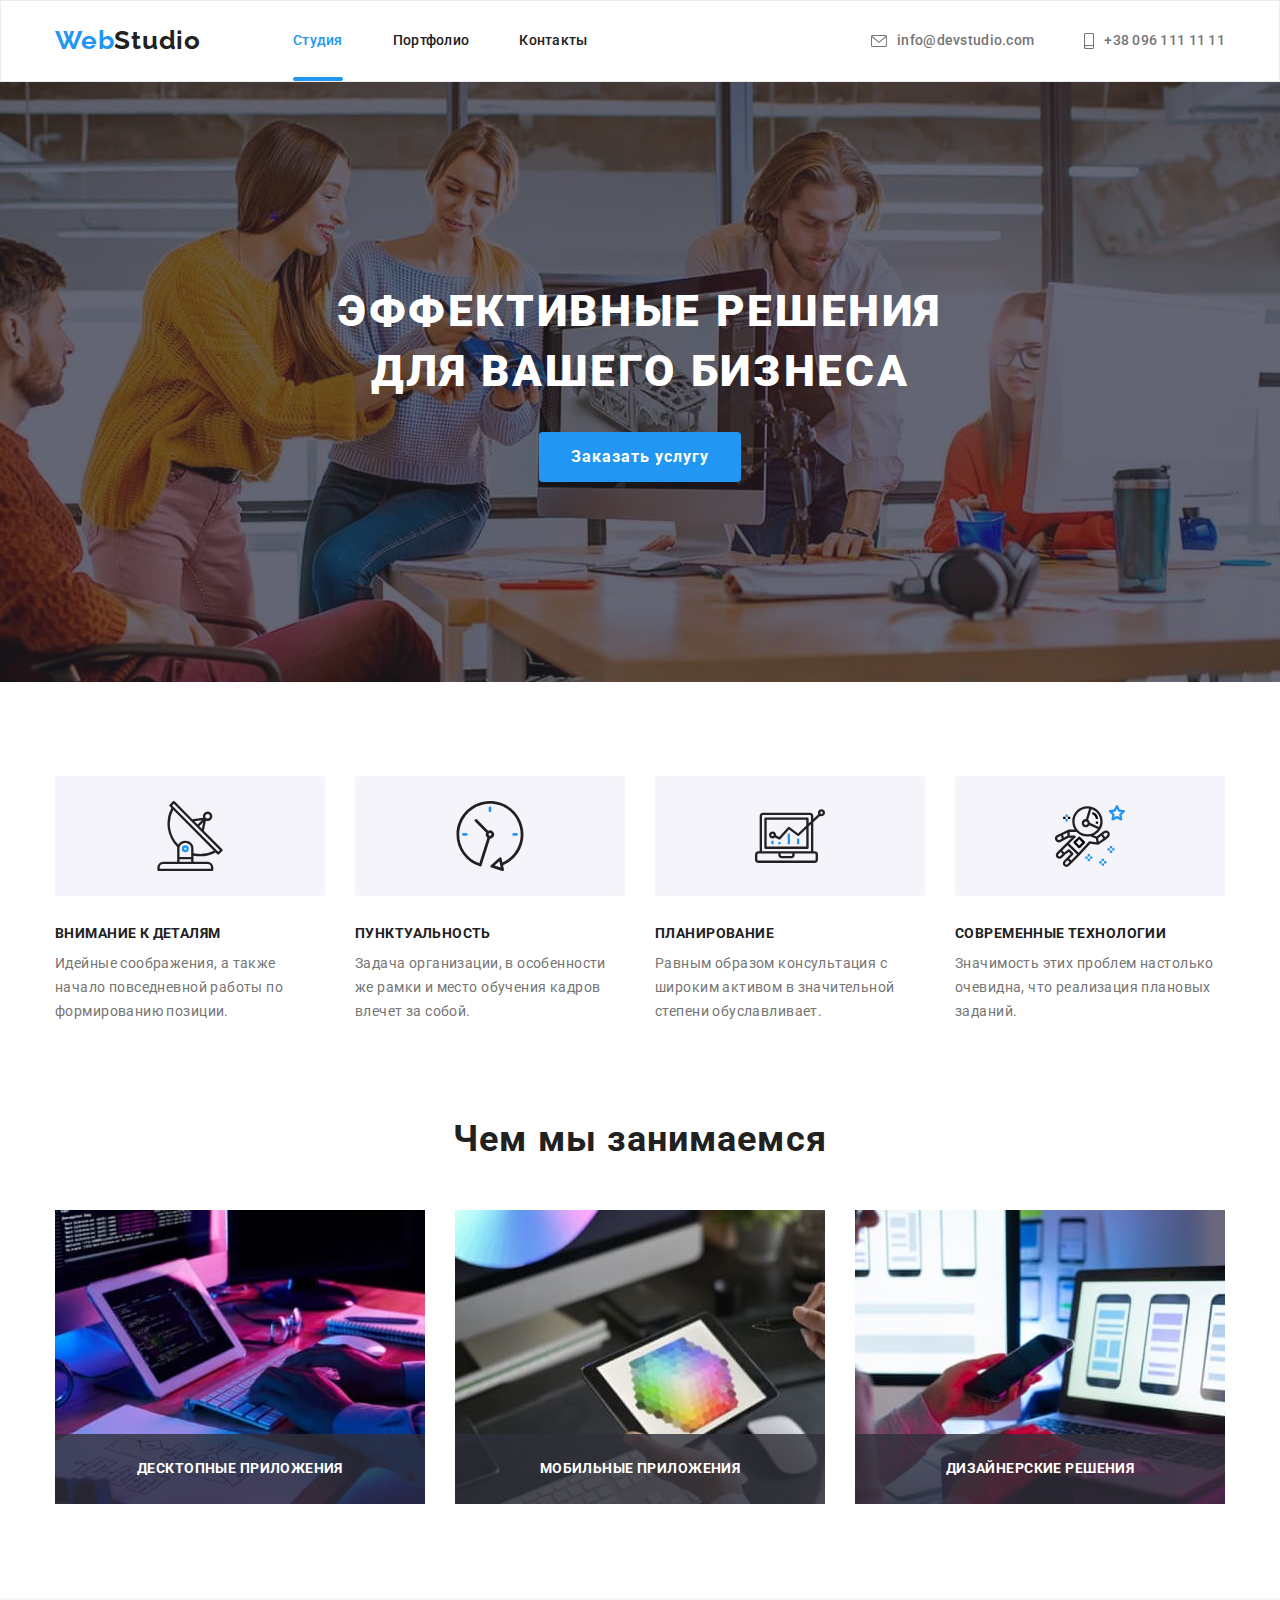
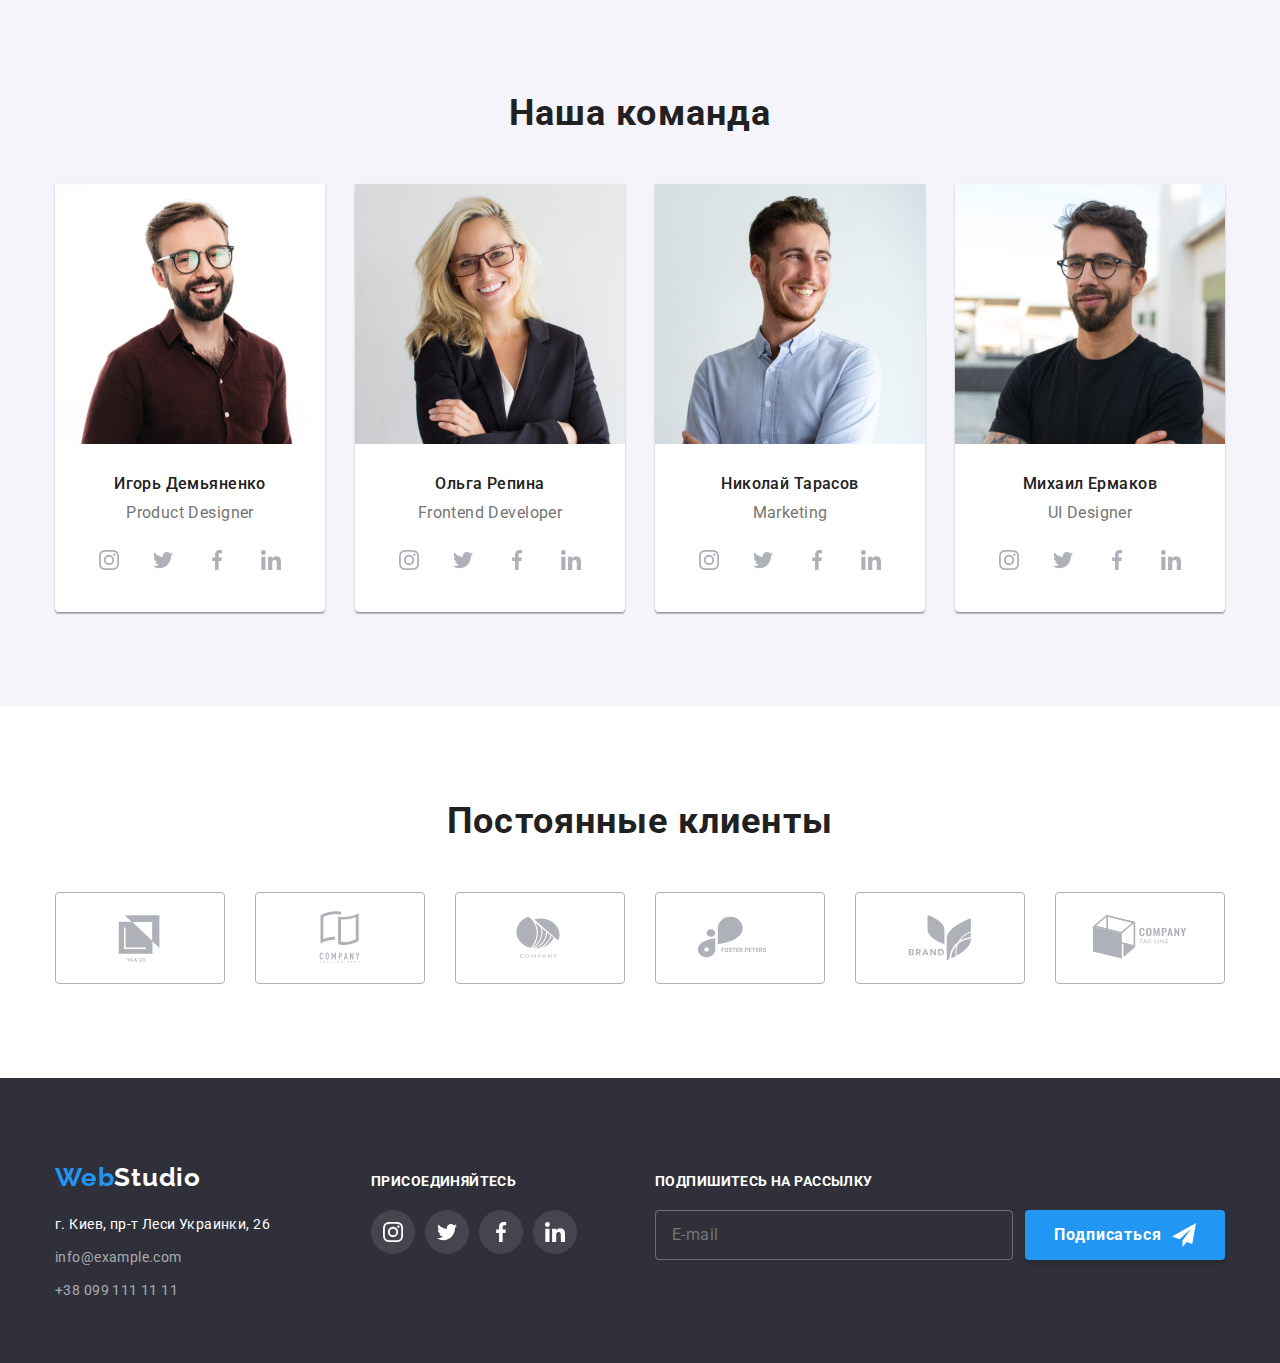
==== commit 0a35c302: "Добавляет адаптив всем изображениям" ====
--- a/index.html
+++ b/index.html
@@ -24,14 +24,12 @@
         <a class="link logo header-logo" href="./index.html"
           ><span class="logo--web">Web</span>Studio</a
         >
-
         <button class="mobile-menu-btn" type="button" data-menu-button>
           <svg class="mobile-menu-icon" width="24" height="16">
             <use class="mobile-menu-burger" href="./images/icons.svg#burger-menu"></use>
             <use class="mobile-menu-close" href="./images/icons.svg#burger-close-btn"></use>
           </svg>
         </button>
-
         <nav class="header-nav">
           <ul class="list header-list">
             <li class="header-list__item">
@@ -132,30 +130,57 @@
           <h2 class="title">Чем мы занимаемся</h2>
           <ul class="list activity-list">
             <li class="activity-item">
-              <img
-                class="activity-item__img"
-                src="./images/our-working/coding.jpg"
-                alt="верстка"
-                width="370"
-              />
+              <picture>
+                <source
+                  media="(min-width: 1200px)"
+                  srcset="
+                    ./images/our-working/coding_l.jpg    1x,
+                    ./images/our-working/coding_l@2x.jpg 2x
+                  "
+                  type="image/jpg"
+                />
+                <img
+                  src="./images/team/img1_s.jpg"
+                  alt="Десктопные приложения"
+                  width="370"
+                  height="294"
+                />
+              </picture>
               <p class="activity-item__desc">Десктопные приложения</p>
             </li>
             <li class="activity-item">
-              <img
-                class="activity-item__img"
-                src="./images/our-working/css.jpg"
-                alt="стили"
-                width="370"
-              />
+              <picture>
+                <source
+                  media="(min-width: 1200px)"
+                  srcset="
+                    ./images/our-working/coloring_l.jpg    1x,
+                    ./images/our-working/coloring_l@2x.jpg 2x
+                  "
+                  type="image/jpg"
+                />
+                <img
+                  src="./images/team/coloring_l.jpg"
+                  alt="Мобильные приложения"
+                  width="370"
+                  height="294"
+                />
+              </picture>
               <p class="activity-item__desc">Мобильные приложения</p>
             </li>
             <li class="activity-item">
-              <img
-                class="activity-item__img"
-                src="./images/our-working/coloring.jpg"
-                alt="дизайн"
-                width="370"
-              />
+              <picture>
+                <source
+                  media="(min-width: 1200px)"
+                  srcset="./images/our-working/css_l.jpg 1x, ./images/our-working/css_l@2x.jpg 2x"
+                  type="image/jpg"
+                />
+                <img
+                  src="./images/team/css_l.jpg"
+                  alt="Дизайнерские решения"
+                  width="370"
+                  height="294"
+                />
+              </picture>
               <p class="activity-item__desc">Дизайнерские решения</p>
             </li>
           </ul>
@@ -167,12 +192,29 @@
           <h2 class="title">Наша команда</h2>
           <ul class="list team-list">
             <li class="team-card">
-              <img
-                class="team-card__avatar"
-                src="./images/team/igor-demjanenko.jpg"
-                alt="Дизайнер продукта"
-                width="270"
-              />
+              <picture>
+                <source
+                  media="(min-width: 1200px)"
+                  srcset="./images/team/img1_l.jpg 1x, ./images/team/img1_l@2x.jpg 2x"
+                  type="image/jpg"
+                />
+                <source
+                  media="(min-width: 768px)"
+                  srcset="./images/team/img1_m.jpg 1x, ./images/team/img1_m@2x.jpg 2x"
+                  type="image/jpg"
+                />
+                <source
+                  media="(max-width: 767px)"
+                  srcset="./images/team/img1_s.jpg 1x, ./images/team/img1_s@2x.jpg 2x"
+                  type="image/jpg"
+                />
+                <img
+                  src="./images/team/img1_s.jpg"
+                  alt="Дизайнер продукта"
+                  width="450"
+                  height="460"
+                />
+              </picture>
               <div class="team-card__tank">
                 <h3 class="team-card__name">Игорь Демьяненко</h3>
                 <p class="team-card__position">Product Designer</p>
@@ -229,12 +271,29 @@
               </div>
             </li>
             <li class="team-card">
-              <img
-                class="team-card__avatar"
-                src="./images/team/olga-repina.jpg"
-                alt="Фронтенд зазработчик"
-                width="270"
-              />
+              <picture>
+                <source
+                  media="(min-width: 1200px)"
+                  srcset="./images/team/img2_l.jpg 1x, ./images/team/img2_l@2x.jpg 2x"
+                  type="image/jpg"
+                />
+                <source
+                  media="(min-width: 768px)"
+                  srcset="./images/team/img2_m.jpg 1x, ./images/team/img2_m@2x.jpg 2x"
+                  type="image/jpg"
+                />
+                <source
+                  media="(max-width: 767px)"
+                  srcset="./images/team/img2_s.jpg 1x, ./images/team/img2_s@2x.jpg 2x"
+                  type="image/jpg"
+                />
+                <img
+                  src="./images/team/img2_s.jpg"
+                  alt="Фронтенд разработчик"
+                  width="450"
+                  height="460"
+                />
+              </picture>
               <div class="team-card__tank">
                 <h3 class="team-card__name">Ольга Репина</h3>
                 <p class="team-card__position">Frontend Developer</p>
@@ -291,12 +350,24 @@
               </div>
             </li>
             <li class="team-card">
-              <img
-                class="team-card__avatar"
-                src="./images/team/nikolay-tarasov.jpg"
-                alt="Маркетолог"
-                width="270"
-              />
+              <picture>
+                <source
+                  media="(min-width: 1200px)"
+                  srcset="./images/team/img3_l.jpg 1x, ./images/team/img3_l@2x.jpg 2x"
+                  type="image/jpg"
+                />
+                <source
+                  media="(min-width: 768px)"
+                  srcset="./images/team/img3_m.jpg 1x, ./images/team/img3_m@2x.jpg 2x"
+                  type="image/jpg"
+                />
+                <source
+                  media="(max-width: 767px)"
+                  srcset="./images/team/img3_s.jpg 1x, ./images/team/img3_s@2x.jpg 2x"
+                  type="image/jpg"
+                />
+                <img src="./images/team/img3_s.jpg" alt="Маркетолог" width="450" height="460" />
+              </picture>
               <div class="team-card__tank">
                 <h3 class="team-card__name">Николай Тарасов</h3>
                 <p class="team-card__position">Marketing</p>
@@ -353,12 +424,29 @@
               </div>
             </li>
             <li class="team-card">
-              <img
-                class="team-card__avatar"
-                src="./images/team/mikhail-ermakov.jpg"
-                alt="Дизайнер интерфейса"
-                width="270"
-              />
+              <picture>
+                <source
+                  media="(min-width: 1200px)"
+                  srcset="./images/team/img4_l.jpg 1x, ./images/team/img4_l@2x.jpg 2x"
+                  type="image/jpg"
+                />
+                <source
+                  media="(min-width: 768px)"
+                  srcset="./images/team/img4_m.jpg 1x, ./images/team/img4_m@2x.jpg 2x"
+                  type="image/jpg"
+                />
+                <source
+                  media="(max-width: 767px)"
+                  srcset="./images/team/img4_s.jpg 1x, ./images/team/img4_s@2x.jpg 2x"
+                  type="image/jpg"
+                />
+                <img
+                  src="./images/team/img4_s.jpg"
+                  alt="Дизайнер интерфейса"
+                  width="450"
+                  height="460"
+                />
+              </picture>
               <div class="team-card__tank">
                 <h3 class="team-card__name">Михаил Ермаков</h3>
                 <p class="team-card__position">UI Designer</p>
@@ -567,12 +655,12 @@
     <!-- Modal form -->
     <div class="backdrop is-hidden" data-modal>
       <div class="modal">
+        <button class="modal__close-btn" type="button" data-modal-close>
+          <svg width="18" height="18">
+            <use href="./images/icons.svg#icon-close-modal"></use>
+          </svg>
+        </button>
         <form class="modal-form" autocomplete="off">
-          <button class="modal-form__close-btn" type="button" data-modal-close>
-            <svg width="18" height="18">
-              <use href="./images/icons.svg#icon-close-modal"></use>
-            </svg>
-          </button>
           <h4 class="modal-form__title">Оставьте свои данные, мы вам перезвоним</h4>
           <div class="modal-form__input-area">
             <label class="modal-form__label" for="username">Имя</label>
@@ -639,10 +727,10 @@
     <div class="mobile-menu" data-menu>
       <ul class="list mobile-menu-nav">
         <li class="mobile-menu-nav__item">
-          <a class="mobile-menu-nav__link link current" href="">Студия</a>
+          <a class="mobile-menu-nav__link link current" href="./index.html">Студия</a>
         </li>
         <li class="mobile-menu-nav__item">
-          <a class="mobile-menu-nav__link link" href="">Портфолио</a>
+          <a class="mobile-menu-nav__link link" href="./portfolio.html">Портфолио</a>
         </li>
         <li class="mobile-menu-nav__item">
           <a class="mobile-menu-nav__link link" href="">Контакты</a>
@@ -650,12 +738,16 @@
       </ul>
       <ul class="list mobile-menu-contacts">
         <li class="mobile-menu-contacts__item mobile-menu-contacts__tel">
-          <a class="mobile-menu-contacts__link link mobile-menu-contacts__tel" href=""
+          <a
+            class="mobile-menu-contacts__link link mobile-menu-contacts__tel"
+            href="tel:+380961111111"
             >+38 096 111 11 11</a
           >
         </li>
         <li class="mobile-menu-contacts__item">
-          <a class="mobile-menu-contacts__link link" href="">info@devstudio.com</a>
+          <a class="mobile-menu-contacts__link link" href="mailto:info@devstudio.com"
+            >info@devstudio.com</a
+          >
         </li>
       </ul>
       <ul class="list mobile-menu-sosial">
--- a/css/main.min.css
+++ b/css/main.min.css
@@ -1 +1 @@
-:root{--main-font: "Roboto";--logo-font: "Raleway";--main-text-color: #212121;--secondary-text-color: #757575;--accent-text-color: #2196F3;--title-text-color: #FFFFFF;--social-icon-text: #AFB1B8;--main-bg-color: #FFFFFF;--secondary-bg-color: #F5F4FA;--title-bg-color: #2F303A;--accent-bg-color: #2196F3;--anim-fast: 250ms cubic-bezier(0.4, 0, 0.2, 1)}.visually-hidden{position:absolute;width:1px;height:1px;margin:-1px;border:0;padding:0;white-space:nowrap;-webkit-clip-path:inset(100%);clip-path:inset(100%);clip:rect(0 0 0 0);overflow:hidden}.portfolio,.clients,.activity,.lead{padding-top:94px;padding-bottom:94px}html{-webkit-box-sizing:border-box;box-sizing:border-box}*,*::before,*::after{-webkit-box-sizing:inherit;box-sizing:inherit}body{background-color:var(--main-bg-color);color:var(--main-text-color);font-family:var(--main-font),sans-serif;font-size:14px;line-height:1.14;letter-spacing:.03em;margin:0}body.no-scroll{overflow:hidden}img{display:block;width:100%;height:auto}h1,h2,h3,h4,p{margin:0}.list{list-style:none;margin:0;padding:0}.link{text-decoration:none}.container{width:100%;margin-left:auto;margin-right:auto;padding-left:15px;padding-right:15px}@media screen and (min-width: 480px){.container{max-width:480px}}@media screen and (min-width: 768px){.container{max-width:768px}}@media screen and (min-width: 1200px){.container{max-width:1200px}}.section{padding-top:60px;padding-bottom:60px}.btn{font-family:inherit;font-weight:700;font-size:16px;line-height:1.88;letter-spacing:.06em;border-radius:4px;border:none;cursor:pointer;color:var(--title-text-color);background:var(--accent-bg-color)}.social-box{display:-webkit-box;display:-ms-flexbox;display:flex;-webkit-box-align:center;-ms-flex-align:center;align-items:center;-webkit-box-pack:center;-ms-flex-pack:center;justify-content:center}.social-box__item:not(:last-child){margin-right:10px}.social-box__link{display:-webkit-box;display:-ms-flexbox;display:flex;-webkit-box-align:center;-ms-flex-align:center;align-items:center;-webkit-box-pack:center;-ms-flex-pack:center;justify-content:center;width:44px;height:44px;background-color:var(--main-bg-color);border-radius:50%;-webkit-transition:background-color var(--anim-fast);transition:background-color var(--anim-fast)}.social-box__link:hover .social-box__icon,.social-box__link:focus .social-box__icon{fill:var(--title-text-color)}.social-box__link:hover,.social-box__link:focus{background-color:var(--accent-bg-color)}.social-box__link--footer{background:rgba(255,255,255,.1)}.social-box__icon{fill:var(--social-icon-text);-webkit-transition:fill var(--anim-fast);transition:fill var(--anim-fast)}.social-box__icon--color{fill:var(--title-text-color)}.title{margin-bottom:30px;text-align:center;font-weight:700;font-size:28px;line-height:1.18;letter-spacing:.03em;color:var(--main-text-color)}@media screen and (min-width: 1200px){.title{margin-bottom:50px;font-weight:700;font-size:36px;line-height:1.17;letter-spacing:.03em}}.backdrop{position:fixed;top:0;left:0;width:100%;height:100%;background-color:rgba(0,0,0,.2);opacity:1;visibility:visible;pointer-events:initial;-webkit-transition:opacity var(--anim-fast),visibility var(--anim-fast);transition:opacity var(--anim-fast),visibility var(--anim-fast)}.backdrop.is-hidden{opacity:0;visibility:hidden;pointer-events:none}.modal{position:absolute;top:50%;left:50%;-webkit-transform:translate(-50%, -50%);transform:translate(-50%, -50%);width:528px;background-color:var(--main-bg-color);-webkit-box-shadow:0px 1px 3px rgba(0,0,0,.12),0px 1px 1px rgba(0,0,0,.14),0px 2px 1px rgba(0,0,0,.2);box-shadow:0px 1px 3px rgba(0,0,0,.12),0px 1px 1px rgba(0,0,0,.14),0px 2px 1px rgba(0,0,0,.2);border-radius:4px}.modal-form{padding:40px}.modal-form__close-btn{position:absolute;display:-webkit-box;display:-ms-flexbox;display:flex;-webkit-box-pack:center;-ms-flex-pack:center;justify-content:center;-webkit-box-align:center;-ms-flex-align:center;align-items:center;top:8px;right:8px;width:30px;height:30px;border-radius:50%;border:1px solid rgba(0,0,0,.1);background-color:var(--main-bg-color);cursor:pointer}.modal-form__title{margin-bottom:12px;font-weight:700;font-size:20px;line-height:1.15;text-align:center;letter-spacing:.03em;color:var(--main-text-color)}.modal-form__input-area{margin-bottom:20px}.modal-form__label{margin-bottom:4px;display:block;text-align:start;font-weight:400;font-size:12px;line-height:1.17;letter-spacing:.01em;color:var(--secondary-text-color)}.modal-form__field{position:relative;display:block;margin-bottom:10px}.modal-form__field:focus-within>.modal-form__input{border-color:var(--accent-bg-color)}.modal-form__field:focus-within>.modal-form__svg{fill:var(--accent-bg-color)}.modal-form__field:focus-within .modal-form__comment{border-color:var(--accent-bg-color)}.modal-form__input{display:block;padding-left:42px;width:100%;height:40px;border:1px solid rgba(33,33,33,.2);border-radius:4px;outline:rgba(0,0,0,0);-webkit-transition:var(--anim-fast);transition:var(--anim-fast)}.modal-form__svg{position:absolute;top:11px;left:12px;-webkit-transition:var(--anim-fast);transition:var(--anim-fast)}.modal-form__comment{display:block;width:100%;height:120px;padding:12px 16px;border:1px solid rgba(33,33,33,.2);border-radius:4px;resize:none;outline:rgba(0,0,0,0);-webkit-transition:var(--anim-fast);transition:var(--anim-fast)}.modal-form__btn{padding:10px 55px;color:var(--title-text-color);background-color:var(--accent-bg-color);-webkit-box-shadow:0px 4px 4px rgba(0,0,0,.15);box-shadow:0px 4px 4px rgba(0,0,0,.15);-webkit-transition:background var(--anim-fast);transition:background var(--anim-fast)}.modal-form__btn:hover,.modal-form__btn:focus{background-color:#188ce8}.checkbox-label{display:-webkit-box;display:-ms-flexbox;display:flex;-webkit-box-pack:center;-ms-flex-pack:center;justify-content:center;-webkit-box-align:center;-ms-flex-align:center;align-items:center;margin-bottom:30px}.checkbox-label__custom{display:-webkit-inline-box;display:-ms-inline-flexbox;display:inline-flex;-webkit-box-pack:center;-ms-flex-pack:center;justify-content:center;-webkit-box-align:center;-ms-flex-align:center;align-items:center;margin-right:8px;width:16px;height:15px;border:2px solid var(--main-text-color);border-radius:2px;-webkit-transition:var(--anim-fast);transition:var(--anim-fast)}.checkbox-label__input:focus+.checkbox-label__custom{border:2px solid var(--accent-bg-color)}.checkbox-label__input:checked+.checkbox-label__custom{background-color:var(--accent-bg-color);border:2px solid rgba(0,0,0,0)}.checkbox-label__svg{fill:var(--main-bg-color)}.checkbox-label__text{font-weight:400;font-size:14px;line-height:1.7;letter-spacing:.03em;color:var(--secondary-text-color);-webkit-user-select:none;-moz-user-select:none;-ms-user-select:none;user-select:none}.checkbox-label__link{-webkit-text-decoration-line:underline;text-decoration-line:underline;color:var(--accent-text-color)}.overlay{position:absolute;top:0;left:0;-webkit-transform:translateY(100%);transform:translateY(100%);padding:63px 24px;display:-webkit-box;display:-ms-flexbox;display:flex;-webkit-box-align:center;-ms-flex-align:center;align-items:center;-webkit-box-pack:center;-ms-flex-pack:center;justify-content:center;width:100%;height:100%;background:rgba(33,150,243,.9);-webkit-transition:-webkit-transform var(--anim-fast);transition:-webkit-transform var(--anim-fast);transition:transform var(--anim-fast);transition:transform var(--anim-fast), -webkit-transform var(--anim-fast)}.overlay__text{font-weight:400;font-size:18px;line-height:1.55;letter-spacing:.03em;color:var(--title-text-color)}.projects-item__link:hover .overlay,.projects-item__link:focus .overlay{-webkit-transform:translateY(0);transform:translateY(0)}.mobile-menu-btn{background-color:rgba(0,0,0,0);border:none;width:40px;height:40px;display:-webkit-box;display:-ms-flexbox;display:flex;-webkit-box-align:center;-ms-flex-align:center;align-items:center;-webkit-box-pack:center;-ms-flex-pack:center;justify-content:center;z-index:100}@media screen and (min-width: 768px){.mobile-menu-btn{display:none}}.mobile-menu-btn.is-open .mobile-menu-burger{opacity:0}.mobile-menu-close{opacity:0}.mobile-menu-btn.is-open .mobile-menu-close{opacity:1}.mobile-menu{position:fixed;top:0;left:0;z-index:10;-webkit-transform:translateX(100%);transform:translateX(100%);width:100%;height:100%;padding:48px 40px;display:-webkit-box;display:-ms-flexbox;display:flex;-webkit-box-orient:vertical;-webkit-box-direction:normal;-ms-flex-direction:column;flex-direction:column;background-color:#fff;-webkit-transition:500ms;transition:500ms}.mobile-menu.is-open{-webkit-transform:translateX(0);transform:translateX(0)}@media screen and (min-width: 768px){.mobile-menu{display:none}}.mobile-menu-nav{margin-bottom:auto}.mobile-menu-nav__link{font-weight:500;font-size:40px;line-height:1.18;letter-spacing:.02em;color:#212121}.mobile-menu-nav__item:not(:last-child){margin-bottom:32px}.mobile-menu-nav .current{color:var(--accent-text-color)}.mobile-menu-contacts{margin-bottom:64px}.mobile-menu-contacts__link{font-weight:500;font-size:24px;line-height:1.17;letter-spacing:.02em;color:#757575}.mobile-menu-contacts__tel{font-size:34px;line-height:1.18;color:var(--accent-text-color)}.mobile-menu-contacts__item:not(:last-child){margin-bottom:32px}.mobile-menu-sosial{display:-webkit-box;display:-ms-flexbox;display:flex;-webkit-box-align:center;-ms-flex-align:center;align-items:center;-ms-flex-wrap:wrap;flex-wrap:wrap;gap:10px}.mobile-menu-sosial__link{font-weight:500;font-size:18px;line-height:1.22;letter-spacing:.02em;color:#2196f3}.mobile-menu-sosial__item:not(:last-child) .mobile-menu-sosial__link{padding-right:10px;border-right:1px solid rgba(33,33,33,.2)}.header{background-color:var(--main-bg-color);border:1px solid #ececec}.container-header{display:-webkit-box;display:-ms-flexbox;display:flex;-webkit-box-align:center;-ms-flex-align:center;align-items:center}@media screen and (min-width: 768px)and (max-width: 1199px){.container-header{display:-webkit-box;display:-ms-flexbox;display:flex;-webkit-box-pack:justify;-ms-flex-pack:justify;justify-content:space-between}}@media screen and (min-width: 1200px){.header-nav{display:-webkit-box;display:-ms-flexbox;display:flex;-webkit-box-align:center;-ms-flex-align:center;align-items:center}}.logo{display:block;margin:16px auto 16px 15px;font-family:var(--logo-font);font-weight:700;font-size:24px;line-height:1.17;letter-spacing:.03em}.logo--web{color:var(--accent-text-color)}@media screen and (min-width: 768px){.logo{margin:26px auto 26px 0}}@media screen and (min-width: 1200px){.logo{margin:24px 92px 25px 0px;font-size:26px;line-height:1.19}}.header-logo{color:var(--main-text-color)}.header-list{display:none}@media screen and (min-width: 768px){.header-list{display:-webkit-box;display:-ms-flexbox;display:flex}.header-list .header-list__item:not(:last-child){margin-right:50px}.header-list__link{position:relative;display:block;padding-top:32px;padding-bottom:32px;color:var(--main-text-color);font-weight:500;line-height:1.14;letter-spacing:.02em;-webkit-transition:color var(--anim-fast);transition:color var(--anim-fast)}.header-list__link.current::after{content:"";position:absolute;display:block;width:100%;height:4px;background-color:var(--accent-text-color);border-radius:2px;left:0;bottom:0}.header-list__link:focus{color:var(--accent-text-color)}.header-list .current{color:var(--accent-text-color)}}@media screen and (min-width: 1200px){.header-list{display:-webkit-box;display:-ms-flexbox;display:flex}.header-list .header-list__item:not(:last-child){margin-right:50px}.header-list__link{position:relative;display:block;padding-top:32px;padding-bottom:32px;color:var(--main-text-color);font-weight:500;line-height:1.14;letter-spacing:.02em;-webkit-transition:color var(--anim-fast);transition:color var(--anim-fast)}.header-list__link.current::after{content:"";position:absolute;display:block;width:100%;height:4px;background-color:var(--accent-text-color);border-radius:2px;left:0;bottom:0}.header-list__link:hover,.header-list__link:focus{color:var(--accent-text-color)}.header-list .current{color:var(--accent-text-color)}}.header-contact{display:none}@media screen and (min-width: 768px)and (max-width: 1199px){.header-contact{display:-webkit-box;display:-ms-flexbox;display:flex;-webkit-box-orient:vertical;-webkit-box-direction:normal;-ms-flex-direction:column;flex-direction:column;gap:10px;margin-left:auto;margin-top:21px;margin-bottom:21px;margin-right:0}.header-contact__link{display:-webkit-box;display:-ms-flexbox;display:flex;-webkit-box-align:center;-ms-flex-align:center;align-items:center;font-weight:500;font-size:12px;line-height:1.17;letter-spacing:.02em;color:var(--secondary-text-color);-webkit-transition:color var(--anim-fast);transition:color var(--anim-fast)}.header-contact__link:focus{color:var(--accent-text-color)}.header-contact__icon{margin-right:10px;fill:currentColor}}@media screen and (min-width: 1200px){.header-contact{display:-webkit-box;display:-ms-flexbox;display:flex;margin-left:auto}.header-contact__link{display:-webkit-box;display:-ms-flexbox;display:flex;-webkit-box-align:center;-ms-flex-align:center;align-items:center;padding-top:32px;padding-bottom:32px;font-weight:500;font-size:14px;line-height:1.14;letter-spacing:.02em;color:var(--secondary-text-color);-webkit-transition:color var(--anim-fast);transition:color var(--anim-fast)}.header-contact__link:hover,.header-contact__link:focus{color:var(--accent-text-color)}.header-contact .header-contact__item:not(:last-child){margin-right:50px}.header-contact__icon{margin-right:10px;fill:currentColor}}.lead{padding:118px 0;background-color:var(--title-bg-color)}@media screen and (min-width: 1200px){.lead{padding:200px 0}}.container-lead{text-align:center}.cover{margin-left:auto;margin-right:auto;background-image:-webkit-gradient(linear, left top, right top, from(rgba(47, 48, 58, 0.4)), to(rgba(47, 48, 58, 0.4))),url(../images/Background/Background-lead.jpg);background-image:linear-gradient(to right, rgba(47, 48, 58, 0.4), rgba(47, 48, 58, 0.4)),url(../images/Background/Background-lead.jpg);background-repeat:no-repeat;background-position:center;background-size:cover}@media screen and (min-width: 1200px){.cover{max-width:1600px}}.lead-slogan{margin:0 auto 30px;font-weight:900;font-size:26px;line-height:1.6;letter-spacing:.06em;text-align:center;text-transform:uppercase;color:var(--title-text-color)}@media screen and (min-width: 768px){.lead-slogan{width:360px}}@media screen and (min-width: 1200px){.lead-slogan{width:696px;font-weight:900;font-size:44px;line-height:1.36;letter-spacing:.06em}}.lead-btn{padding:10px 32px;-webkit-transition:background var(--anim-fast);transition:background var(--anim-fast)}.lead-btn:hover,.lead-btn:focus{background:#188ce8}.advantages{padding-top:60px;padding-bottom:60px}@media screen and (min-width: 768px){.advantages{padding-top:60px;padding-bottom:60px}}@media screen and (min-width: 1200px){.advantages{padding-top:94px;padding-bottom:94px}}@media screen and (min-width: 768px){.advantages-list{display:-webkit-box;display:-ms-flexbox;display:flex;-ms-flex-wrap:wrap;flex-wrap:wrap;-webkit-box-pack:justify;-ms-flex-pack:justify;justify-content:space-between}}@media screen and (min-width: 1200px){.advantages-list{display:-webkit-box;display:-ms-flexbox;display:flex;-ms-flex-wrap:nowrap;flex-wrap:nowrap}}@media screen and (max-width: 767px){.advantages-item:not(:last-child){margin-bottom:30px}}@media screen and (min-width: 768px){.advantages-item{width:354px}.advantages-item:nth-child(-n+2){margin-bottom:30px}}@media screen and (min-width: 1200px){.advantages-item{width:270px}.advantages-item:nth-child(-n+4){margin-bottom:0}.advantages-item:not(:last-child){margin-right:30px}}.advantages-icon-box{display:-webkit-box;display:-ms-flexbox;display:flex;-webkit-box-pack:center;-ms-flex-pack:center;justify-content:center;-webkit-box-align:center;-ms-flex-align:center;align-items:center;margin-bottom:30px;height:120px;background:var(--secondary-bg-color);border-radius:4px}.advantages-subtitle{margin-bottom:10px;font-size:14px;line-height:1.14;text-transform:uppercase}.advantages-desc{line-height:1.71;color:var(--secondary-text-color)}.activity{padding-top:0}@media screen and (max-width: 1199px){.activity{display:none}}.container-activity{text-align:center}.activity-list{display:-webkit-box;display:-ms-flexbox;display:flex}.activity-list .activity-item:not(:last-child){margin-right:30px}.activity-item{position:relative}.activity-item__desc{position:absolute;bottom:0;right:0;display:-webkit-box;display:-ms-flexbox;display:flex;-webkit-box-pack:center;-ms-flex-pack:center;justify-content:center;-webkit-box-align:center;-ms-flex-align:center;align-items:center;width:100%;height:70px;font-weight:700;font-size:14px;line-height:1.14;letter-spacing:.03em;text-transform:uppercase;color:var(--title-text-color);background:rgba(47,48,58,.8)}.team{padding-top:60px;padding-bottom:60px;background-color:var(--secondary-bg-color)}@media screen and (min-width: 768px){.team{padding-top:60px;padding-bottom:60px}}@media screen and (min-width: 1200px){.team{padding-top:94px;padding-bottom:94px}}@media screen and (min-width: 768px){.team-list{display:-webkit-box;display:-ms-flexbox;display:flex;-ms-flex-wrap:wrap;flex-wrap:wrap;-webkit-box-pack:justify;-ms-flex-pack:justify;justify-content:space-between}}@media screen and (min-width: 1200px){.team-list{display:-webkit-box;display:-ms-flexbox;display:flex;-ms-flex-wrap:nowrap;flex-wrap:nowrap}}.team-card{background-color:var(--main-bg-color);-webkit-box-shadow:0px 1px 3px rgba(0,0,0,.12),0px 1px 1px rgba(0,0,0,.14),0px 2px 1px rgba(0,0,0,.2);box-shadow:0px 1px 3px rgba(0,0,0,.12),0px 1px 1px rgba(0,0,0,.14),0px 2px 1px rgba(0,0,0,.2);border-radius:0px 0px 4px 4px}@media screen and (max-width: 767px){.team-card:not(:last-child){margin-bottom:30px}}@media screen and (min-width: 768px){.team-card{width:354px}.team-card:nth-child(-n+2){margin-bottom:30px}}@media screen and (min-width: 1200px){.team-card{width:270px}.team-card:nth-child(-n+4){margin-bottom:0}.team-card:not(:last-child){margin-right:30px}}.team-card__tank{padding-top:30px;padding-bottom:30px}.team-card__name{margin-bottom:10px;font-weight:500;font-size:16px;line-height:1.19;text-align:center}.team-card__position{margin-bottom:16px;font-size:16px;line-height:1.19;text-align:center;color:var(--secondary-text-color)}.container-clients{text-align:center}.clients-list{display:-webkit-box;display:-ms-flexbox;display:flex;-ms-flex-wrap:wrap;flex-wrap:wrap;gap:30px}.clients-item{width:210px}@media screen and (max-width: 479px){.clients-item{width:100%}}@media screen and (min-width: 768px){.clients-item{width:226px}}@media screen and (min-width: 1200px){.clients-item{width:170px}}.clients-item__icon{fill:var(--social-icon-text);-webkit-transition:fill var(--anim-fast);transition:fill var(--anim-fast)}.clients-item__link{display:-webkit-box;display:-ms-flexbox;display:flex;-webkit-box-align:center;-ms-flex-align:center;align-items:center;-webkit-box-pack:center;-ms-flex-pack:center;justify-content:center;height:92px;border:1px solid var(--social-icon-text);border-radius:4px;-webkit-transition:border var(--anim-fast);transition:border var(--anim-fast)}.clients-item__link:hover,.clients-item__link:focus{border:1px solid var(--accent-text-color)}.clients-item__link:hover .clients-item__icon,.clients-item__link:focus .clients-item__icon{fill:var(--accent-text-color)}.filter-btn{padding:6px 22px;font-weight:500;line-height:1.62;color:var(--main-text-color);background-color:var(--secondary-bg-color);-webkit-transition:color var(--anim-fast),background var(--anim-fast),-webkit-box-shadow var(--anim-fast);transition:color var(--anim-fast),background var(--anim-fast),-webkit-box-shadow var(--anim-fast);transition:color var(--anim-fast),background var(--anim-fast),box-shadow var(--anim-fast);transition:color var(--anim-fast),background var(--anim-fast),box-shadow var(--anim-fast),-webkit-box-shadow var(--anim-fast)}.filter-btn:hover,.filter-btn:focus{color:var(--title-text-color);background:var(--accent-bg-color);-webkit-box-shadow:0px 3px 1px rgba(0,0,0,.1),0px 1px 2px rgba(0,0,0,.08),0px 2px 2px rgba(0,0,0,.12);box-shadow:0px 3px 1px rgba(0,0,0,.1),0px 1px 2px rgba(0,0,0,.08),0px 2px 2px rgba(0,0,0,.12)}.filter-btn-active{color:var(--title-text-color);background-color:var(--accent-bg-color)}.filter-list{margin-bottom:50px;display:-webkit-box;display:-ms-flexbox;display:flex;-webkit-box-pack:center;-ms-flex-pack:center;justify-content:center}.filter-list .btn-item:not(:last-child){margin-right:8px}.projects-list{display:-webkit-box;display:-ms-flexbox;display:flex;-ms-flex-wrap:wrap;flex-wrap:wrap}.projects-list .projects-item:nth-child(3n){margin-right:0}.projects-item{margin-right:30px;margin-bottom:30px;background-color:var(--main-bg-color);outline:1px solid #eee}.projects-item:nth-last-child(-n+3){margin-bottom:0}.projects-item__box{position:relative;overflow:hidden}.projects-item__tank{padding:20px 24px}.projects-item__subtitle{margin-bottom:4px;font-size:18px;line-height:2;letter-spacing:.06em;color:var(--main-text-color)}.projects-item__desc{font-size:16px;line-height:1.88;color:var(--secondary-text-color)}.projects-item__link{display:block;-webkit-transition:-webkit-box-shadow var(--anim-fast);transition:-webkit-box-shadow var(--anim-fast);transition:box-shadow var(--anim-fast);transition:box-shadow var(--anim-fast), -webkit-box-shadow var(--anim-fast)}.projects-item__link:hover,.projects-item__link:focus{-webkit-box-shadow:0px 1px 1px rgba(0,0,0,.12),0px 4px 4px rgba(0,0,0,.06),1px 4px 6px rgba(0,0,0,.16);box-shadow:0px 1px 1px rgba(0,0,0,.12),0px 4px 4px rgba(0,0,0,.06),1px 4px 6px rgba(0,0,0,.16)}.footer{padding-top:60px;padding-bottom:60px;background-color:var(--title-bg-color)}@media screen and (min-width: 768px)and (max-width: 1199px){.footer-container{display:-webkit-box;display:-ms-flexbox;display:flex;-ms-flex-wrap:wrap;flex-wrap:wrap;-webkit-box-pack:justify;-ms-flex-pack:justify;justify-content:space-between;-webkit-box-align:baseline;-ms-flex-align:baseline;align-items:baseline;padding-left:76px;padding-right:89px}}@media screen and (max-width: 1199px){.footer-container{text-align:center}}@media screen and (min-width: 1200px){.footer-container{display:-webkit-box;display:-ms-flexbox;display:flex;-webkit-box-align:baseline;-ms-flex-align:baseline;align-items:baseline;-webkit-box-pack:justify;-ms-flex-pack:justify;justify-content:space-between}}.footer-logo{display:block;margin-bottom:20px;color:var(--title-text-color)}.footer-wrapper{margin-bottom:60px}@media screen and (min-width: 1200px){.footer-wrapper{margin-bottom:0}}.footer-social{margin-bottom:60px}@media screen and (min-width: 1200px){.footer-social{margin-bottom:0}}.footer-contact__link{font-style:normal;line-height:1.71;color:rgba(255,255,255,.6);-webkit-transition:color var(--anim-fast);transition:color var(--anim-fast)}.footer-contact__link:hover,.footer-contact__link:focus{color:var(--accent-text-color)}.footer-contact .footer-contact__item:not(:last-child){margin-bottom:9px}.footer-contact__map{font-style:normal;line-height:1.71;color:var(--title-text-color)}.social-title{margin-bottom:20px;font-size:14px;line-height:1.14;letter-spacing:.03em;text-transform:uppercase;color:var(--title-text-color)}@media screen and (max-width: 1199px){.footer-subscribe__form{display:-webkit-box;display:-ms-flexbox;display:flex;-webkit-box-orient:vertical;-webkit-box-direction:normal;-ms-flex-direction:column;flex-direction:column;-webkit-box-align:center;-ms-flex-align:center;align-items:center;max-width:450px}}@media screen and (min-width: 768px)and (max-width: 1199px){.footer-subscribe{margin-left:76px;margin-right:76px;width:450px}}.footer-subscribe__title{margin-bottom:20px;font-size:14px;line-height:1.14;letter-spacing:.03em;text-transform:uppercase;color:var(--title-text-color)}.footer-subscribe__input{display:-webkit-box;display:-ms-flexbox;display:flex;-webkit-box-align:center;-ms-flex-align:center;align-items:center;width:100%;height:50px;padding-left:16px;margin-bottom:20px;background-color:inherit;border-radius:4px;border:1px solid rgba(255,255,255,.3);font-size:16px;line-height:1.25;letter-spacing:.03em;color:var(--title-text-color);outline:rgba(0,0,0,0)}@media screen and (min-width: 1200px){.footer-subscribe__form{display:-webkit-box;display:-ms-flexbox;display:flex;width:570px}.footer-subscribe__input{width:358px;margin-right:12px}}.subscribe-btn{display:-webkit-box;display:-ms-flexbox;display:flex;-webkit-box-align:center;-ms-flex-align:center;align-items:center;-webkit-box-pack:center;-ms-flex-pack:center;justify-content:center;width:200px;height:50px;-webkit-box-shadow:0px 4px 4px rgba(0,0,0,.15);box-shadow:0px 4px 4px rgba(0,0,0,.15)}.subscribe-btn__icon{margin-left:10px;fill:var(--main-bg-color)}/*# sourceMappingURL=main.min.css.map */+:root{--main-font: "Roboto";--logo-font: "Raleway";--main-text-color: #212121;--secondary-text-color: #757575;--accent-text-color: #2196F3;--title-text-color: #FFFFFF;--social-icon-text: #AFB1B8;--main-bg-color: #FFFFFF;--secondary-bg-color: #F5F4FA;--title-bg-color: #2F303A;--accent-bg-color: #2196F3;--anim-fast: 250ms cubic-bezier(0.4, 0, 0.2, 1)}.visually-hidden{position:absolute;width:1px;height:1px;margin:-1px;border:0;padding:0;white-space:nowrap;-webkit-clip-path:inset(100%);clip-path:inset(100%);clip:rect(0 0 0 0);overflow:hidden}.portfolio,.clients,.activity,.lead{padding-top:94px;padding-bottom:94px}html{-webkit-box-sizing:border-box;box-sizing:border-box}*,*::before,*::after{-webkit-box-sizing:inherit;box-sizing:inherit}body{background-color:var(--main-bg-color);color:var(--main-text-color);font-family:var(--main-font),sans-serif;font-size:14px;line-height:1.14;letter-spacing:.03em;margin:0}body.no-scroll{overflow:hidden}img{display:block;max-width:100%;height:auto}h1,h2,h3,h4,p{margin:0}.list{list-style:none;margin:0;padding:0}.link{text-decoration:none}.container{width:100%;margin-left:auto;margin-right:auto;padding-left:15px;padding-right:15px}@media screen and (min-width: 480px){.container{max-width:480px}}@media screen and (min-width: 768px){.container{max-width:768px}}@media screen and (min-width: 1200px){.container{max-width:1200px}}.section{padding-top:60px;padding-bottom:60px}.btn{font-family:inherit;font-weight:700;font-size:16px;line-height:1.88;letter-spacing:.06em;border-radius:4px;border:none;cursor:pointer;color:var(--title-text-color);background:var(--accent-bg-color)}.social-box{display:-webkit-box;display:-ms-flexbox;display:flex;-webkit-box-align:center;-ms-flex-align:center;align-items:center;-webkit-box-pack:center;-ms-flex-pack:center;justify-content:center}.social-box__item:not(:last-child){margin-right:10px}.social-box__link{display:-webkit-box;display:-ms-flexbox;display:flex;-webkit-box-align:center;-ms-flex-align:center;align-items:center;-webkit-box-pack:center;-ms-flex-pack:center;justify-content:center;width:44px;height:44px;background-color:var(--main-bg-color);border-radius:50%;-webkit-transition:background-color var(--anim-fast);transition:background-color var(--anim-fast)}.social-box__link:hover .social-box__icon,.social-box__link:focus .social-box__icon{fill:var(--title-text-color)}.social-box__link:hover,.social-box__link:focus{background-color:var(--accent-bg-color)}.social-box__link--footer{background:rgba(255,255,255,.1)}.social-box__icon{fill:var(--social-icon-text);-webkit-transition:fill var(--anim-fast);transition:fill var(--anim-fast)}.social-box__icon--color{fill:var(--title-text-color)}.title{margin-bottom:30px;text-align:center;font-weight:700;font-size:28px;line-height:1.18;letter-spacing:.03em;color:var(--main-text-color)}@media screen and (min-width: 1200px){.title{margin-bottom:50px;font-weight:700;font-size:36px;line-height:1.17;letter-spacing:.03em}}.backdrop{position:fixed;top:0;left:0;width:100%;height:100%;background-color:rgba(0,0,0,.2);opacity:1;visibility:visible;pointer-events:initial;-webkit-transition:opacity var(--anim-fast),visibility var(--anim-fast);transition:opacity var(--anim-fast),visibility var(--anim-fast)}.backdrop.is-hidden{opacity:0;visibility:hidden;pointer-events:none}.modal{position:absolute;top:50%;left:50%;-webkit-transform:translate(-50%, -50%);transform:translate(-50%, -50%);width:450px;height:609px;background-color:var(--main-bg-color);-webkit-box-shadow:0px 1px 3px rgba(0,0,0,.12),0px 1px 1px rgba(0,0,0,.14),0px 2px 1px rgba(0,0,0,.2);box-shadow:0px 1px 3px rgba(0,0,0,.12),0px 1px 1px rgba(0,0,0,.14),0px 2px 1px rgba(0,0,0,.2);border-radius:4px}@media screen and (max-width: 479px){.modal{width:100%}}@media screen and (min-width: 1200px){.modal{width:528px}}.modal__close-btn{position:absolute;display:-webkit-box;display:-ms-flexbox;display:flex;-webkit-box-pack:center;-ms-flex-pack:center;justify-content:center;-webkit-box-align:center;-ms-flex-align:center;align-items:center;top:8px;right:8px;width:30px;height:30px;border-radius:50%;border:1px solid rgba(0,0,0,.1);background-color:var(--main-bg-color);cursor:pointer}.modal-form{display:-webkit-box;display:-ms-flexbox;display:flex;-webkit-box-orient:vertical;-webkit-box-direction:normal;-ms-flex-direction:column;flex-direction:column;padding:40px}.modal-form__title{margin-bottom:12px;font-weight:700;font-size:20px;line-height:1.5;text-align:center;letter-spacing:.03em;color:var(--main-text-color)}@media screen and (min-width: 1200px){.modal-form__title{line-height:1.15}}.modal-form__input-area{margin-bottom:20px}.modal-form__label{margin-bottom:4px;display:block;text-align:start;font-weight:400;font-size:12px;line-height:1.17;letter-spacing:.01em;color:var(--secondary-text-color)}.modal-form__field{position:relative;display:block;margin-bottom:10px}.modal-form__field:focus-within>.modal-form__input{border-color:var(--accent-bg-color)}.modal-form__field:focus-within>.modal-form__svg{fill:var(--accent-bg-color)}.modal-form__field:focus-within .modal-form__comment{border-color:var(--accent-bg-color)}.modal-form__input{display:block;padding-left:42px;width:100%;height:40px;border:1px solid rgba(33,33,33,.2);border-radius:4px;outline:rgba(0,0,0,0);-webkit-transition:var(--anim-fast);transition:var(--anim-fast)}.modal-form__svg{position:absolute;top:11px;left:12px;-webkit-transition:var(--anim-fast);transition:var(--anim-fast)}.modal-form__comment{display:block;width:100%;height:120px;padding:12px 16px;border:1px solid rgba(33,33,33,.2);border-radius:4px;resize:none;outline:rgba(0,0,0,0);-webkit-transition:var(--anim-fast);transition:var(--anim-fast)}.modal-form__btn{margin-left:auto;margin-right:auto;padding:10px 55px;width:200px;color:var(--title-text-color);background-color:var(--accent-bg-color);-webkit-box-shadow:0px 4px 4px rgba(0,0,0,.15);box-shadow:0px 4px 4px rgba(0,0,0,.15);-webkit-transition:background var(--anim-fast);transition:background var(--anim-fast)}.modal-form__btn:hover,.modal-form__btn:focus{background-color:#188ce8}.checkbox-label{display:-webkit-box;display:-ms-flexbox;display:flex;-webkit-box-pack:center;-ms-flex-pack:center;justify-content:center;-webkit-box-align:center;-ms-flex-align:center;align-items:center;margin-bottom:30px}.checkbox-label__custom{display:-webkit-inline-box;display:-ms-inline-flexbox;display:inline-flex;-webkit-box-pack:center;-ms-flex-pack:center;justify-content:center;-webkit-box-align:center;-ms-flex-align:center;align-items:center;margin-right:8px;width:16px;height:15px;border:2px solid var(--main-text-color);border-radius:2px;-webkit-transition:var(--anim-fast);transition:var(--anim-fast)}.checkbox-label__input:focus+.checkbox-label__custom{border:2px solid var(--accent-bg-color)}.checkbox-label__input:checked+.checkbox-label__custom{background-color:var(--accent-bg-color);border:2px solid rgba(0,0,0,0)}.checkbox-label__svg{fill:var(--main-bg-color)}.checkbox-label__text{font-weight:400;font-size:12px;line-height:1.17;letter-spacing:.03em;color:var(--secondary-text-color);-webkit-user-select:none;-moz-user-select:none;-ms-user-select:none;user-select:none}@media screen and (min-width: 1200px){.checkbox-label__text{font-size:14px;line-height:1.7}}.checkbox-label__link{-webkit-text-decoration-line:underline;text-decoration-line:underline;color:var(--accent-text-color)}.overlay{position:absolute;top:0;left:0;-webkit-transform:translateY(100%);transform:translateY(100%);padding:63px 24px;display:-webkit-box;display:-ms-flexbox;display:flex;-webkit-box-align:center;-ms-flex-align:center;align-items:center;-webkit-box-pack:center;-ms-flex-pack:center;justify-content:center;width:100%;height:100%;background:rgba(33,150,243,.9);-webkit-transition:-webkit-transform var(--anim-fast);transition:-webkit-transform var(--anim-fast);transition:transform var(--anim-fast);transition:transform var(--anim-fast), -webkit-transform var(--anim-fast)}.overlay__text{font-weight:400;font-size:18px;line-height:1.55;letter-spacing:.03em;color:var(--title-text-color)}.projects-item__link:hover .overlay,.projects-item__link:focus .overlay{-webkit-transform:translateY(0);transform:translateY(0)}.mobile-menu-btn{background-color:rgba(0,0,0,0);border:none;width:40px;height:40px;display:-webkit-box;display:-ms-flexbox;display:flex;-webkit-box-align:center;-ms-flex-align:center;align-items:center;-webkit-box-pack:center;-ms-flex-pack:center;justify-content:center;z-index:100}@media screen and (min-width: 768px){.mobile-menu-btn{display:none}}.mobile-menu-btn.is-open .mobile-menu-burger{opacity:0}.mobile-menu-close{opacity:0}.mobile-menu-btn.is-open .mobile-menu-close{opacity:1}.mobile-menu{position:fixed;top:0;left:0;z-index:10;-webkit-transform:translateX(100%);transform:translateX(100%);width:100%;height:100%;padding:48px 40px;display:-webkit-box;display:-ms-flexbox;display:flex;-webkit-box-orient:vertical;-webkit-box-direction:normal;-ms-flex-direction:column;flex-direction:column;background-color:#fff;-webkit-transition:500ms;transition:500ms}.mobile-menu.is-open{-webkit-transform:translateX(0);transform:translateX(0)}@media screen and (min-width: 768px){.mobile-menu{display:none}}.mobile-menu-nav{margin-bottom:auto}.mobile-menu-nav__link{font-weight:500;font-size:40px;line-height:1.18;letter-spacing:.02em;color:#212121}.mobile-menu-nav__item:not(:last-child){margin-bottom:32px}.mobile-menu-nav .current{color:var(--accent-text-color)}.mobile-menu-contacts{margin-bottom:64px}.mobile-menu-contacts__link{font-weight:500;font-size:24px;line-height:1.17;letter-spacing:.02em;color:#757575}.mobile-menu-contacts__tel{font-size:34px;line-height:1.18;color:var(--accent-text-color)}.mobile-menu-contacts__item:not(:last-child){margin-bottom:32px}.mobile-menu-sosial{display:-webkit-box;display:-ms-flexbox;display:flex;-webkit-box-align:center;-ms-flex-align:center;align-items:center;-ms-flex-wrap:wrap;flex-wrap:wrap;gap:10px}.mobile-menu-sosial__link{font-weight:500;font-size:18px;line-height:1.22;letter-spacing:.02em;color:#2196f3}.mobile-menu-sosial__item:not(:last-child) .mobile-menu-sosial__link{padding-right:10px;border-right:1px solid rgba(33,33,33,.2)}.header{background-color:var(--main-bg-color);border:1px solid #ececec}.container-header{display:-webkit-box;display:-ms-flexbox;display:flex;-webkit-box-align:center;-ms-flex-align:center;align-items:center}@media screen and (min-width: 768px)and (max-width: 1199px){.container-header{display:-webkit-box;display:-ms-flexbox;display:flex;-webkit-box-pack:justify;-ms-flex-pack:justify;justify-content:space-between}}@media screen and (min-width: 1200px){.header-nav{display:-webkit-box;display:-ms-flexbox;display:flex;-webkit-box-align:center;-ms-flex-align:center;align-items:center}}.logo{display:block;margin:16px auto 16px 15px;font-family:var(--logo-font);font-weight:700;font-size:24px;line-height:1.17;letter-spacing:.03em}.logo--web{color:var(--accent-text-color)}@media screen and (min-width: 768px){.logo{margin:26px auto 26px 0}}@media screen and (min-width: 1200px){.logo{margin:24px 92px 25px 0px;font-size:26px;line-height:1.19}}.header-logo{color:var(--main-text-color)}.header-list{display:none}@media screen and (min-width: 768px){.header-list{display:-webkit-box;display:-ms-flexbox;display:flex}.header-list .header-list__item:not(:last-child){margin-right:50px}.header-list__link{position:relative;display:block;padding-top:32px;padding-bottom:32px;color:var(--main-text-color);font-weight:500;line-height:1.14;letter-spacing:.02em;-webkit-transition:color var(--anim-fast);transition:color var(--anim-fast)}.header-list__link.current::after{content:"";position:absolute;display:block;width:100%;height:4px;background-color:var(--accent-text-color);border-radius:2px;left:0;bottom:0}.header-list__link:focus{color:var(--accent-text-color)}.header-list .current{color:var(--accent-text-color)}}@media screen and (min-width: 1200px){.header-list{display:-webkit-box;display:-ms-flexbox;display:flex}.header-list .header-list__item:not(:last-child){margin-right:50px}.header-list__link{position:relative;display:block;padding-top:32px;padding-bottom:32px;color:var(--main-text-color);font-weight:500;line-height:1.14;letter-spacing:.02em;-webkit-transition:color var(--anim-fast);transition:color var(--anim-fast)}.header-list__link.current::after{content:"";position:absolute;display:block;width:100%;height:4px;background-color:var(--accent-text-color);border-radius:2px;left:0;bottom:0}.header-list__link:hover,.header-list__link:focus{color:var(--accent-text-color)}.header-list .current{color:var(--accent-text-color)}}.header-contact{display:none}@media screen and (min-width: 768px)and (max-width: 1199px){.header-contact{display:-webkit-box;display:-ms-flexbox;display:flex;-webkit-box-orient:vertical;-webkit-box-direction:normal;-ms-flex-direction:column;flex-direction:column;gap:10px;margin-left:auto;margin-top:21px;margin-bottom:21px;margin-right:0}.header-contact__link{display:-webkit-box;display:-ms-flexbox;display:flex;-webkit-box-align:center;-ms-flex-align:center;align-items:center;font-weight:500;font-size:12px;line-height:1.17;letter-spacing:.02em;color:var(--secondary-text-color);-webkit-transition:color var(--anim-fast);transition:color var(--anim-fast)}.header-contact__link:focus{color:var(--accent-text-color)}.header-contact__icon{margin-right:10px;fill:currentColor}}@media screen and (min-width: 1200px){.header-contact{display:-webkit-box;display:-ms-flexbox;display:flex;margin-left:auto}.header-contact__link{display:-webkit-box;display:-ms-flexbox;display:flex;-webkit-box-align:center;-ms-flex-align:center;align-items:center;padding-top:32px;padding-bottom:32px;font-weight:500;font-size:14px;line-height:1.14;letter-spacing:.02em;color:var(--secondary-text-color);-webkit-transition:color var(--anim-fast);transition:color var(--anim-fast)}.header-contact__link:hover,.header-contact__link:focus{color:var(--accent-text-color)}.header-contact .header-contact__item:not(:last-child){margin-right:50px}.header-contact__icon{margin-right:10px;fill:currentColor}}.lead{padding:118px 0;background-color:var(--title-bg-color)}@media screen and (min-width: 1200px){.lead{padding:200px 0}}.container-lead{text-align:center}.cover{margin-left:auto;margin-right:auto;background-repeat:no-repeat;background-position:center;background-size:cover;background-image:-webkit-gradient(linear, left top, right top, from(rgba(47, 48, 58, 0.4)), to(rgba(47, 48, 58, 0.4))),url(../images/Background/Background-lead_s.jpg);background-image:linear-gradient(to right, rgba(47, 48, 58, 0.4), rgba(47, 48, 58, 0.4)),url(../images/Background/Background-lead_s.jpg)}@media(min-device-pixel-ratio: 2),(-webkit-min-device-pixel-ratio: 2),(min-resolution: 192dpi),(min-resolution: 2dppx){.cover{background-image:-webkit-gradient(linear, left top, right top, from(rgba(47, 48, 58, 0.4)), to(rgba(47, 48, 58, 0.4))),url(../images/Background/Background-lead_s@2x.jpg);background-image:linear-gradient(to right, rgba(47, 48, 58, 0.4), rgba(47, 48, 58, 0.4)),url(../images/Background/Background-lead_s@2x.jpg)}}@media screen and (min-width: 768px){.cover{background-image:-webkit-gradient(linear, left top, right top, from(rgba(47, 48, 58, 0.4)), to(rgba(47, 48, 58, 0.4))),url(../images/Background/Background-lead_m.jpg);background-image:linear-gradient(to right, rgba(47, 48, 58, 0.4), rgba(47, 48, 58, 0.4)),url(../images/Background/Background-lead_m.jpg)}}@media screen and (min-width: 768px)and (min-device-pixel-ratio: 2),screen and (min-width: 768px)and (-webkit-min-device-pixel-ratio: 2),screen and (min-width: 768px)and (min-resolution: 192dpi),screen and (min-width: 768px)and (min-resolution: 2dppx){.cover{background-image:-webkit-gradient(linear, left top, right top, from(rgba(47, 48, 58, 0.4)), to(rgba(47, 48, 58, 0.4))),url(../images/Background/Background-lead_m@2x.jpg);background-image:linear-gradient(to right, rgba(47, 48, 58, 0.4), rgba(47, 48, 58, 0.4)),url(../images/Background/Background-lead_m@2x.jpg)}}@media screen and (min-width: 1200px){.cover{max-width:1600px;background-image:-webkit-gradient(linear, left top, right top, from(rgba(47, 48, 58, 0.4)), to(rgba(47, 48, 58, 0.4))),url(../images/Background/Background-lead_l.jpg);background-image:linear-gradient(to right, rgba(47, 48, 58, 0.4), rgba(47, 48, 58, 0.4)),url(../images/Background/Background-lead_l.jpg)}}@media screen and (min-width: 1200px)and (min-device-pixel-ratio: 2),screen and (min-width: 1200px)and (-webkit-min-device-pixel-ratio: 2),screen and (min-width: 1200px)and (min-resolution: 192dpi),screen and (min-width: 1200px)and (min-resolution: 2dppx){.cover{background-image:-webkit-gradient(linear, left top, right top, from(rgba(47, 48, 58, 0.4)), to(rgba(47, 48, 58, 0.4))),url(../images/Background/Background-lead_l@2x.jpg);background-image:linear-gradient(to right, rgba(47, 48, 58, 0.4), rgba(47, 48, 58, 0.4)),url(../images/Background/Background-lead_l@2x.jpg)}}.lead-slogan{margin:0 auto 30px;font-weight:900;font-size:26px;line-height:1.6;letter-spacing:.06em;text-align:center;text-transform:uppercase;color:var(--title-text-color)}@media screen and (min-width: 768px){.lead-slogan{width:360px}}@media screen and (min-width: 1200px){.lead-slogan{width:696px;font-weight:900;font-size:44px;line-height:1.36;letter-spacing:.06em}}.lead-btn{padding:10px 32px;-webkit-transition:background var(--anim-fast);transition:background var(--anim-fast)}.lead-btn:hover,.lead-btn:focus{background:#188ce8}.advantages{padding-top:60px;padding-bottom:60px}@media screen and (min-width: 768px){.advantages{padding-top:60px;padding-bottom:60px}}@media screen and (min-width: 1200px){.advantages{padding-top:94px;padding-bottom:94px}}@media screen and (min-width: 768px){.advantages-list{display:-webkit-box;display:-ms-flexbox;display:flex;-ms-flex-wrap:wrap;flex-wrap:wrap;-webkit-box-pack:justify;-ms-flex-pack:justify;justify-content:space-between}}@media screen and (min-width: 1200px){.advantages-list{display:-webkit-box;display:-ms-flexbox;display:flex;-ms-flex-wrap:nowrap;flex-wrap:nowrap}}@media screen and (max-width: 767px){.advantages-item:not(:last-child){margin-bottom:30px}}@media screen and (min-width: 768px){.advantages-item{width:354px}.advantages-item:nth-child(-n+2){margin-bottom:30px}}@media screen and (min-width: 1200px){.advantages-item{width:270px}.advantages-item:nth-child(-n+4){margin-bottom:0}.advantages-item:not(:last-child){margin-right:30px}}.advantages-icon-box{display:-webkit-box;display:-ms-flexbox;display:flex;-webkit-box-pack:center;-ms-flex-pack:center;justify-content:center;-webkit-box-align:center;-ms-flex-align:center;align-items:center;margin-bottom:30px;height:120px;background:var(--secondary-bg-color);border-radius:4px}.advantages-subtitle{margin-bottom:10px;font-size:14px;line-height:1.14;text-transform:uppercase}.advantages-desc{line-height:1.71;color:var(--secondary-text-color)}.activity{padding-top:0}@media screen and (max-width: 1199px){.activity{display:none}}.container-activity{text-align:center}.activity-list{display:-webkit-box;display:-ms-flexbox;display:flex}.activity-list .activity-item:not(:last-child){margin-right:30px}.activity-item{position:relative}.activity-item__desc{position:absolute;bottom:0;right:0;display:-webkit-box;display:-ms-flexbox;display:flex;-webkit-box-pack:center;-ms-flex-pack:center;justify-content:center;-webkit-box-align:center;-ms-flex-align:center;align-items:center;width:100%;height:70px;font-weight:700;font-size:14px;line-height:1.14;letter-spacing:.03em;text-transform:uppercase;color:var(--title-text-color);background:rgba(47,48,58,.8)}.team{padding-top:60px;padding-bottom:60px;background-color:var(--secondary-bg-color)}@media screen and (min-width: 768px){.team{padding-top:60px;padding-bottom:60px}}@media screen and (min-width: 1200px){.team{padding-top:94px;padding-bottom:94px}}@media screen and (min-width: 768px){.team-list{display:-webkit-box;display:-ms-flexbox;display:flex;-ms-flex-wrap:wrap;flex-wrap:wrap;-webkit-box-pack:justify;-ms-flex-pack:justify;justify-content:space-between}}@media screen and (min-width: 1200px){.team-list{display:-webkit-box;display:-ms-flexbox;display:flex;-ms-flex-wrap:nowrap;flex-wrap:nowrap}}.team-card{background-color:var(--main-bg-color);-webkit-box-shadow:0px 1px 3px rgba(0,0,0,.12),0px 1px 1px rgba(0,0,0,.14),0px 2px 1px rgba(0,0,0,.2);box-shadow:0px 1px 3px rgba(0,0,0,.12),0px 1px 1px rgba(0,0,0,.14),0px 2px 1px rgba(0,0,0,.2);border-radius:0px 0px 4px 4px}@media screen and (max-width: 767px){.team-card:not(:last-child){margin-bottom:30px}}@media screen and (min-width: 768px){.team-card{width:354px}.team-card:nth-child(-n+2){margin-bottom:30px}}@media screen and (min-width: 1200px){.team-card{width:270px}.team-card:nth-child(-n+4){margin-bottom:0}.team-card:not(:last-child){margin-right:30px}}.team-card__tank{padding-top:30px;padding-bottom:30px}.team-card__name{margin-bottom:10px;font-weight:500;font-size:16px;line-height:1.19;text-align:center}.team-card__position{margin-bottom:16px;font-size:16px;line-height:1.19;text-align:center;color:var(--secondary-text-color)}.container-clients{text-align:center}.clients-list{display:-webkit-box;display:-ms-flexbox;display:flex;-ms-flex-wrap:wrap;flex-wrap:wrap;gap:30px}.clients-item{width:210px}@media screen and (max-width: 479px){.clients-item{width:100%}}@media screen and (min-width: 768px){.clients-item{width:226px}}@media screen and (min-width: 1200px){.clients-item{width:170px}}.clients-item__icon{fill:var(--social-icon-text);-webkit-transition:fill var(--anim-fast);transition:fill var(--anim-fast)}.clients-item__link{display:-webkit-box;display:-ms-flexbox;display:flex;-webkit-box-align:center;-ms-flex-align:center;align-items:center;-webkit-box-pack:center;-ms-flex-pack:center;justify-content:center;height:92px;border:1px solid var(--social-icon-text);border-radius:4px;-webkit-transition:border var(--anim-fast);transition:border var(--anim-fast)}.clients-item__link:hover,.clients-item__link:focus{border:1px solid var(--accent-text-color)}.clients-item__link:hover .clients-item__icon,.clients-item__link:focus .clients-item__icon{fill:var(--accent-text-color)}.filter-btn{padding:6px 22px;margin-bottom:15px;font-weight:500;line-height:1.62;color:var(--main-text-color);background-color:var(--secondary-bg-color);-webkit-transition:color var(--anim-fast),background var(--anim-fast),-webkit-box-shadow var(--anim-fast);transition:color var(--anim-fast),background var(--anim-fast),-webkit-box-shadow var(--anim-fast);transition:color var(--anim-fast),background var(--anim-fast),box-shadow var(--anim-fast);transition:color var(--anim-fast),background var(--anim-fast),box-shadow var(--anim-fast),-webkit-box-shadow var(--anim-fast)}.filter-btn:hover,.filter-btn:focus{color:var(--title-text-color);background:var(--accent-bg-color);-webkit-box-shadow:0px 3px 1px rgba(0,0,0,.1),0px 1px 2px rgba(0,0,0,.08),0px 2px 2px rgba(0,0,0,.12);box-shadow:0px 3px 1px rgba(0,0,0,.1),0px 1px 2px rgba(0,0,0,.08),0px 2px 2px rgba(0,0,0,.12)}.filter-btn-active{color:var(--title-text-color);background-color:var(--accent-bg-color)}.filter-list{display:-webkit-box;display:-ms-flexbox;display:flex;-ms-flex-wrap:wrap;flex-wrap:wrap;margin-bottom:25px}.filter-list .btn-item:not(:last-child){margin-right:8px}@media screen and (min-width: 768px){.filter-list{-webkit-box-pack:center;-ms-flex-pack:center;justify-content:center;margin-bottom:15px}}@media screen and (min-width: 1200px){.filter-list{margin-bottom:35px}}.projects-list{display:-webkit-box;display:-ms-flexbox;display:flex;-webkit-box-pack:center;-ms-flex-pack:center;justify-content:center;-ms-flex-wrap:wrap;flex-wrap:wrap;gap:30px}.projects-item{width:450px;background-color:var(--main-bg-color);outline:1px solid #eee}@media screen and (min-width: 768px){.projects-item{width:354px}}@media screen and (min-width: 1200px){.projects-item{width:370px}}.projects-item__box{position:relative;overflow:hidden}.projects-item__tank{padding:20px 24px}.projects-item__subtitle{margin-bottom:4px;font-size:18px;line-height:2;letter-spacing:.06em;color:var(--main-text-color)}.projects-item__desc{font-size:16px;line-height:1.88;color:var(--secondary-text-color)}.projects-item__link{display:block;-webkit-transition:-webkit-box-shadow var(--anim-fast);transition:-webkit-box-shadow var(--anim-fast);transition:box-shadow var(--anim-fast);transition:box-shadow var(--anim-fast), -webkit-box-shadow var(--anim-fast)}.projects-item__link:hover,.projects-item__link:focus{-webkit-box-shadow:0px 1px 1px rgba(0,0,0,.12),0px 4px 4px rgba(0,0,0,.06),1px 4px 6px rgba(0,0,0,.16);box-shadow:0px 1px 1px rgba(0,0,0,.12),0px 4px 4px rgba(0,0,0,.06),1px 4px 6px rgba(0,0,0,.16)}.footer{padding-top:60px;padding-bottom:60px;background-color:var(--title-bg-color)}@media screen and (min-width: 768px)and (max-width: 1199px){.footer-container{display:-webkit-box;display:-ms-flexbox;display:flex;-ms-flex-wrap:wrap;flex-wrap:wrap;-webkit-box-pack:justify;-ms-flex-pack:justify;justify-content:space-between;-webkit-box-align:baseline;-ms-flex-align:baseline;align-items:baseline;padding-left:76px;padding-right:89px}}@media screen and (max-width: 1199px){.footer-container{text-align:center}}@media screen and (min-width: 1200px){.footer-container{display:-webkit-box;display:-ms-flexbox;display:flex;-webkit-box-align:baseline;-ms-flex-align:baseline;align-items:baseline;-webkit-box-pack:justify;-ms-flex-pack:justify;justify-content:space-between}}.footer-logo{display:block;margin-bottom:20px;color:var(--title-text-color)}.footer-wrapper{margin-bottom:60px}@media screen and (min-width: 1200px){.footer-wrapper{margin-bottom:0}}.footer-social{margin-bottom:60px}@media screen and (min-width: 1200px){.footer-social{margin-bottom:0}}.footer-contact__link{font-style:normal;line-height:1.71;color:rgba(255,255,255,.6);-webkit-transition:color var(--anim-fast);transition:color var(--anim-fast)}.footer-contact__link:hover,.footer-contact__link:focus{color:var(--accent-text-color)}.footer-contact .footer-contact__item:not(:last-child){margin-bottom:9px}.footer-contact__map{font-style:normal;line-height:1.71;color:var(--title-text-color)}.social-title{margin-bottom:20px;font-size:14px;line-height:1.14;letter-spacing:.03em;text-transform:uppercase;color:var(--title-text-color)}@media screen and (max-width: 1199px){.footer-subscribe__form{display:-webkit-box;display:-ms-flexbox;display:flex;-webkit-box-orient:vertical;-webkit-box-direction:normal;-ms-flex-direction:column;flex-direction:column;-webkit-box-align:center;-ms-flex-align:center;align-items:center;max-width:450px}}@media screen and (min-width: 768px)and (max-width: 1199px){.footer-subscribe{margin-left:76px;margin-right:76px;width:450px}}.footer-subscribe__title{margin-bottom:20px;font-size:14px;line-height:1.14;letter-spacing:.03em;text-transform:uppercase;color:var(--title-text-color)}.footer-subscribe__input{display:-webkit-box;display:-ms-flexbox;display:flex;-webkit-box-align:center;-ms-flex-align:center;align-items:center;width:100%;height:50px;padding-left:16px;margin-bottom:20px;background-color:inherit;border-radius:4px;border:1px solid rgba(255,255,255,.3);font-size:16px;line-height:1.25;letter-spacing:.03em;color:var(--title-text-color);outline:rgba(0,0,0,0)}@media screen and (min-width: 1200px){.footer-subscribe__form{display:-webkit-box;display:-ms-flexbox;display:flex;width:570px}.footer-subscribe__input{width:358px;margin-right:12px}}.subscribe-btn{display:-webkit-box;display:-ms-flexbox;display:flex;-webkit-box-align:center;-ms-flex-align:center;align-items:center;-webkit-box-pack:center;-ms-flex-pack:center;justify-content:center;width:200px;height:50px;-webkit-box-shadow:0px 4px 4px rgba(0,0,0,.15);box-shadow:0px 4px 4px rgba(0,0,0,.15)}.subscribe-btn__icon{margin-left:10px;fill:var(--main-bg-color)}/*# sourceMappingURL=main.min.css.map */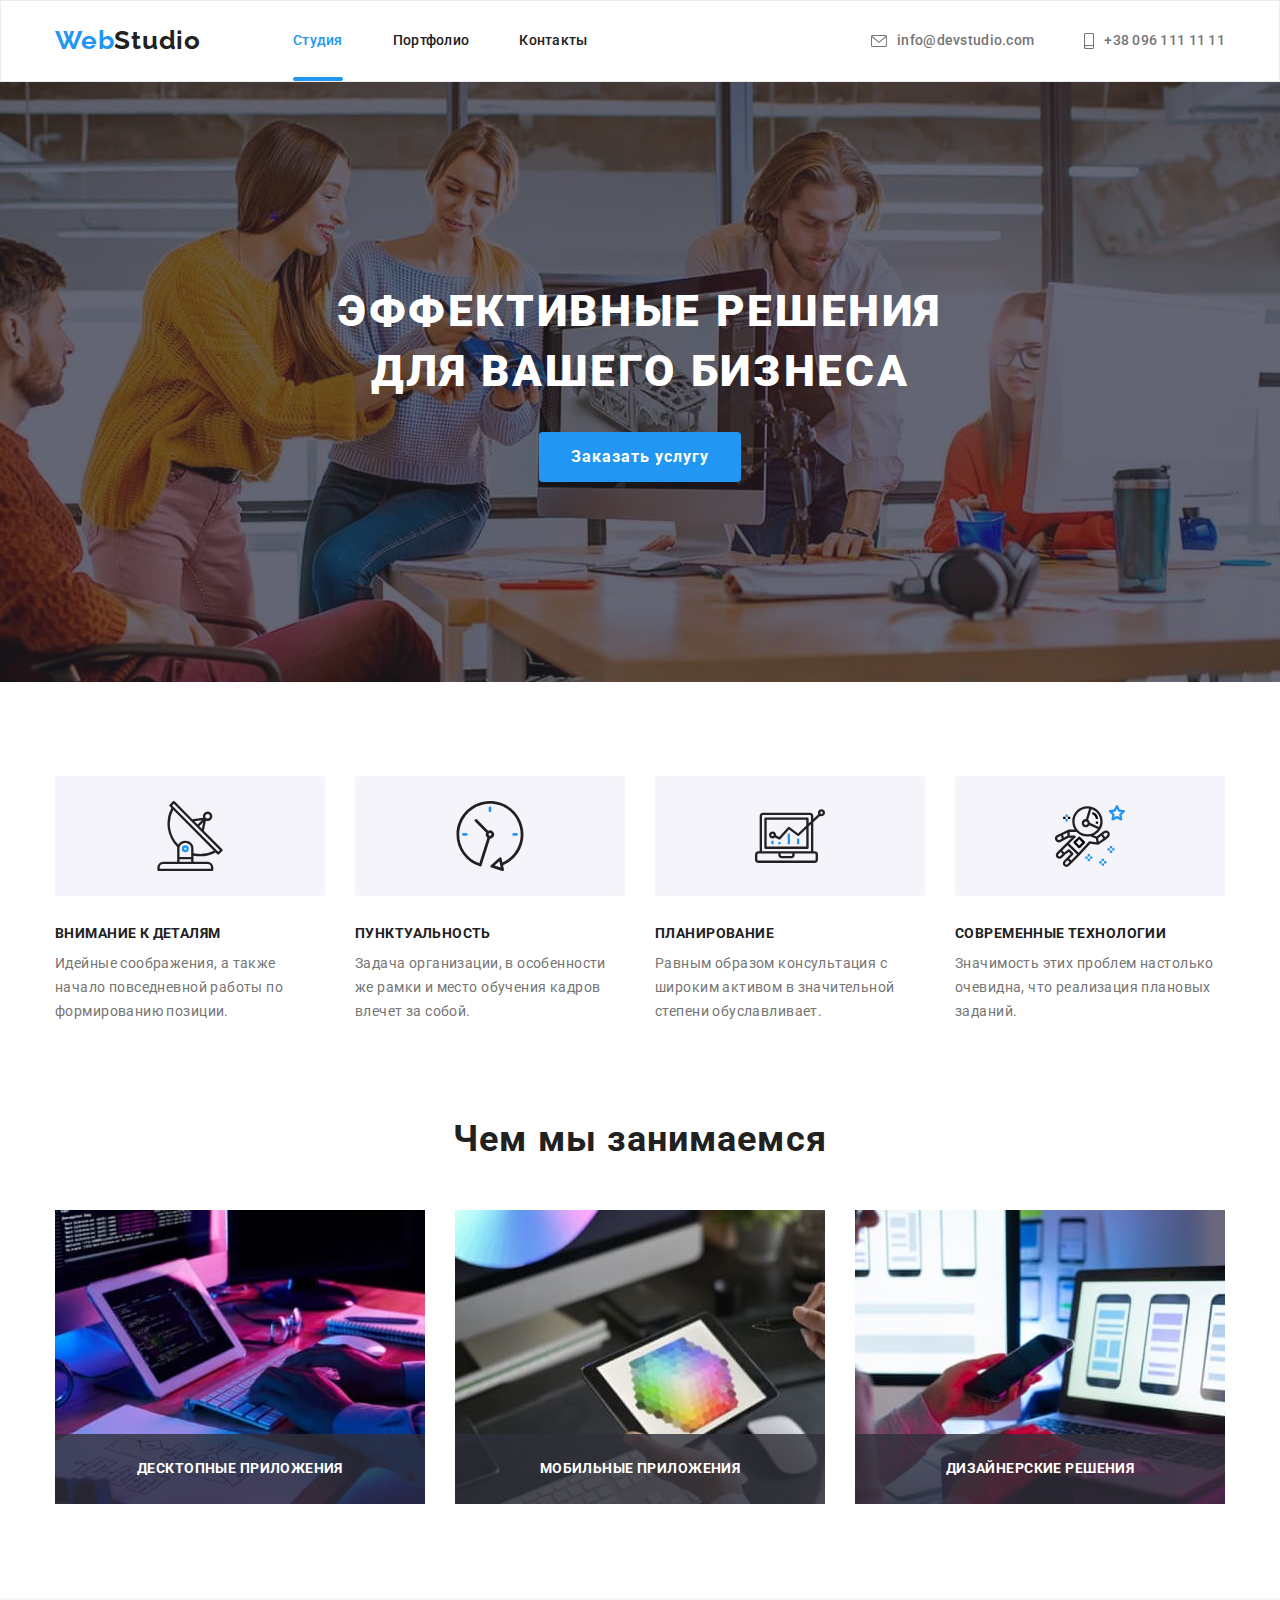
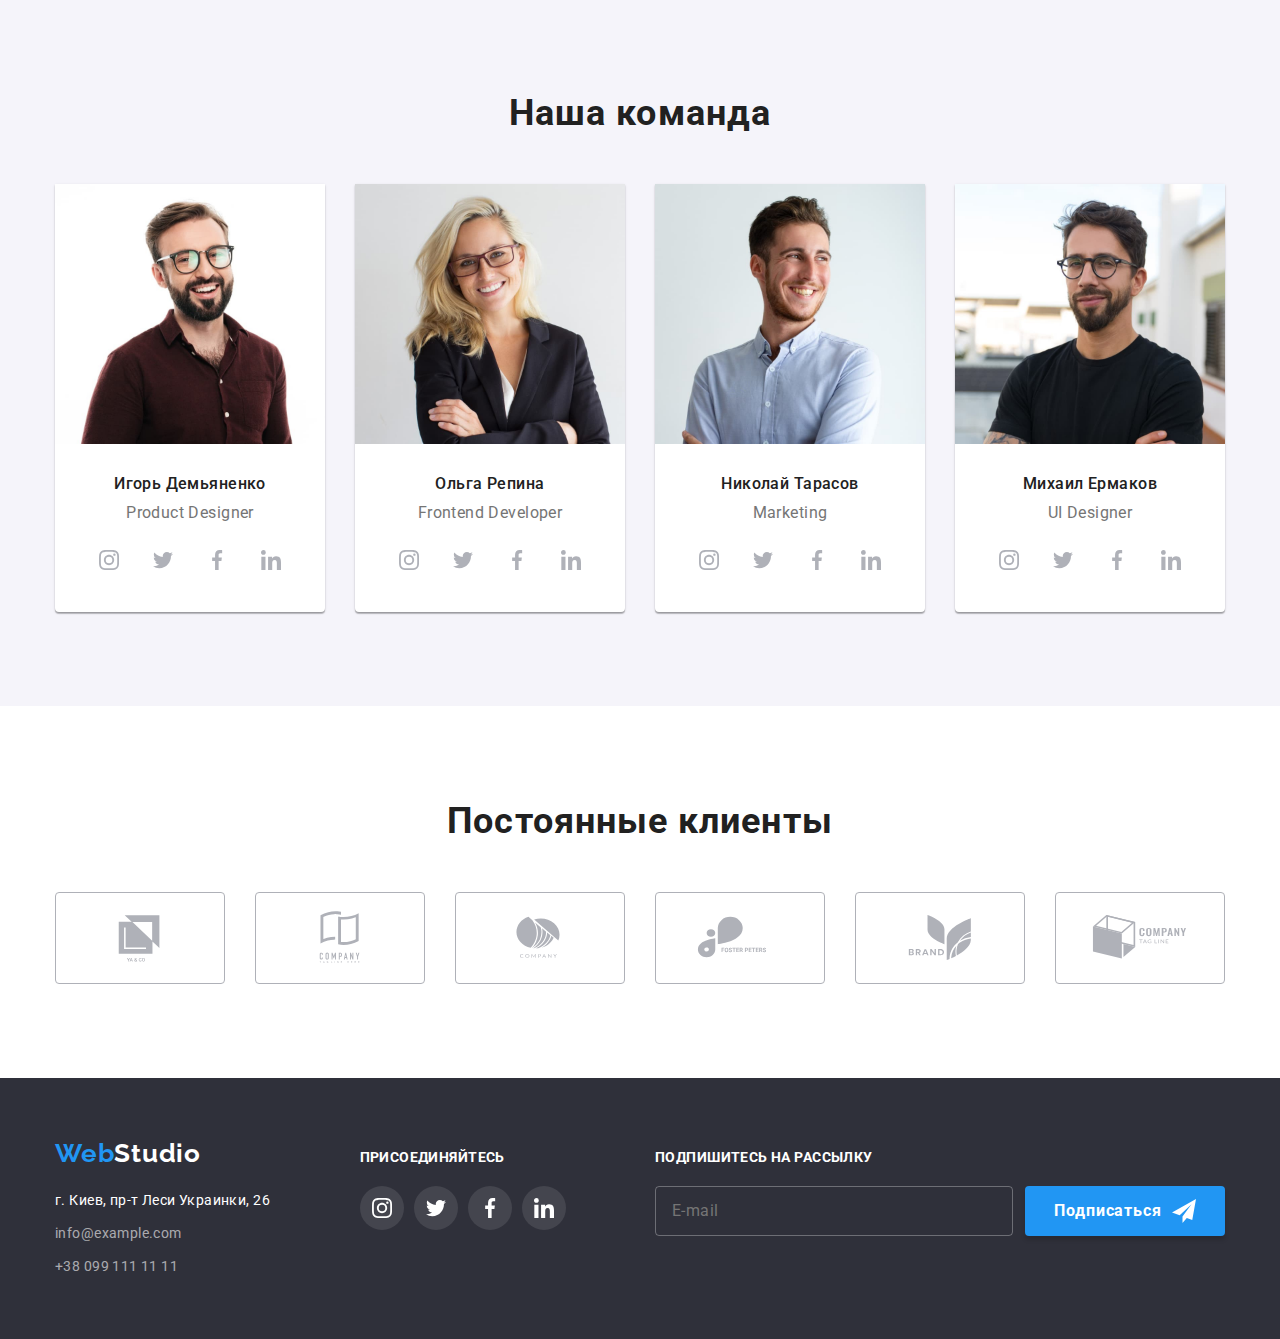
==== commit f09dd2a1: "Финальные правки" ====
--- a/index.html
+++ b/index.html
@@ -714,7 +714,7 @@
             </span>
             <span class="checkbox-label__text"
               >Соглашаюсь с рассылкой и принимаю
-              <a class="link" href="" class="link checkbox-label__link" target="_blank"
+              <a href="" class="link checkbox-label__link" target="_blank"
                 >Условия договора</a
               ></span
             >
--- a/css/main.min.css
+++ b/css/main.min.css
@@ -1 +1 @@
-:root{--main-font: "Roboto";--logo-font: "Raleway";--main-text-color: #212121;--secondary-text-color: #757575;--accent-text-color: #2196F3;--title-text-color: #FFFFFF;--social-icon-text: #AFB1B8;--main-bg-color: #FFFFFF;--secondary-bg-color: #F5F4FA;--title-bg-color: #2F303A;--accent-bg-color: #2196F3;--anim-fast: 250ms cubic-bezier(0.4, 0, 0.2, 1)}.visually-hidden{position:absolute;width:1px;height:1px;margin:-1px;border:0;padding:0;white-space:nowrap;-webkit-clip-path:inset(100%);clip-path:inset(100%);clip:rect(0 0 0 0);overflow:hidden}.portfolio,.clients,.activity,.lead{padding-top:94px;padding-bottom:94px}html{-webkit-box-sizing:border-box;box-sizing:border-box}*,*::before,*::after{-webkit-box-sizing:inherit;box-sizing:inherit}body{background-color:var(--main-bg-color);color:var(--main-text-color);font-family:var(--main-font),sans-serif;font-size:14px;line-height:1.14;letter-spacing:.03em;margin:0}body.no-scroll{overflow:hidden}img{display:block;max-width:100%;height:auto}h1,h2,h3,h4,p{margin:0}.list{list-style:none;margin:0;padding:0}.link{text-decoration:none}.container{width:100%;margin-left:auto;margin-right:auto;padding-left:15px;padding-right:15px}@media screen and (min-width: 480px){.container{max-width:480px}}@media screen and (min-width: 768px){.container{max-width:768px}}@media screen and (min-width: 1200px){.container{max-width:1200px}}.section{padding-top:60px;padding-bottom:60px}.btn{font-family:inherit;font-weight:700;font-size:16px;line-height:1.88;letter-spacing:.06em;border-radius:4px;border:none;cursor:pointer;color:var(--title-text-color);background:var(--accent-bg-color)}.social-box{display:-webkit-box;display:-ms-flexbox;display:flex;-webkit-box-align:center;-ms-flex-align:center;align-items:center;-webkit-box-pack:center;-ms-flex-pack:center;justify-content:center}.social-box__item:not(:last-child){margin-right:10px}.social-box__link{display:-webkit-box;display:-ms-flexbox;display:flex;-webkit-box-align:center;-ms-flex-align:center;align-items:center;-webkit-box-pack:center;-ms-flex-pack:center;justify-content:center;width:44px;height:44px;background-color:var(--main-bg-color);border-radius:50%;-webkit-transition:background-color var(--anim-fast);transition:background-color var(--anim-fast)}.social-box__link:hover .social-box__icon,.social-box__link:focus .social-box__icon{fill:var(--title-text-color)}.social-box__link:hover,.social-box__link:focus{background-color:var(--accent-bg-color)}.social-box__link--footer{background:rgba(255,255,255,.1)}.social-box__icon{fill:var(--social-icon-text);-webkit-transition:fill var(--anim-fast);transition:fill var(--anim-fast)}.social-box__icon--color{fill:var(--title-text-color)}.title{margin-bottom:30px;text-align:center;font-weight:700;font-size:28px;line-height:1.18;letter-spacing:.03em;color:var(--main-text-color)}@media screen and (min-width: 1200px){.title{margin-bottom:50px;font-weight:700;font-size:36px;line-height:1.17;letter-spacing:.03em}}.backdrop{position:fixed;top:0;left:0;width:100%;height:100%;background-color:rgba(0,0,0,.2);opacity:1;visibility:visible;pointer-events:initial;-webkit-transition:opacity var(--anim-fast),visibility var(--anim-fast);transition:opacity var(--anim-fast),visibility var(--anim-fast)}.backdrop.is-hidden{opacity:0;visibility:hidden;pointer-events:none}.modal{position:absolute;top:50%;left:50%;-webkit-transform:translate(-50%, -50%);transform:translate(-50%, -50%);width:450px;height:609px;background-color:var(--main-bg-color);-webkit-box-shadow:0px 1px 3px rgba(0,0,0,.12),0px 1px 1px rgba(0,0,0,.14),0px 2px 1px rgba(0,0,0,.2);box-shadow:0px 1px 3px rgba(0,0,0,.12),0px 1px 1px rgba(0,0,0,.14),0px 2px 1px rgba(0,0,0,.2);border-radius:4px}@media screen and (max-width: 479px){.modal{width:100%}}@media screen and (min-width: 1200px){.modal{width:528px}}.modal__close-btn{position:absolute;display:-webkit-box;display:-ms-flexbox;display:flex;-webkit-box-pack:center;-ms-flex-pack:center;justify-content:center;-webkit-box-align:center;-ms-flex-align:center;align-items:center;top:8px;right:8px;width:30px;height:30px;border-radius:50%;border:1px solid rgba(0,0,0,.1);background-color:var(--main-bg-color);cursor:pointer}.modal-form{display:-webkit-box;display:-ms-flexbox;display:flex;-webkit-box-orient:vertical;-webkit-box-direction:normal;-ms-flex-direction:column;flex-direction:column;padding:40px}.modal-form__title{margin-bottom:12px;font-weight:700;font-size:20px;line-height:1.5;text-align:center;letter-spacing:.03em;color:var(--main-text-color)}@media screen and (min-width: 1200px){.modal-form__title{line-height:1.15}}.modal-form__input-area{margin-bottom:20px}.modal-form__label{margin-bottom:4px;display:block;text-align:start;font-weight:400;font-size:12px;line-height:1.17;letter-spacing:.01em;color:var(--secondary-text-color)}.modal-form__field{position:relative;display:block;margin-bottom:10px}.modal-form__field:focus-within>.modal-form__input{border-color:var(--accent-bg-color)}.modal-form__field:focus-within>.modal-form__svg{fill:var(--accent-bg-color)}.modal-form__field:focus-within .modal-form__comment{border-color:var(--accent-bg-color)}.modal-form__input{display:block;padding-left:42px;width:100%;height:40px;border:1px solid rgba(33,33,33,.2);border-radius:4px;outline:rgba(0,0,0,0);-webkit-transition:var(--anim-fast);transition:var(--anim-fast)}.modal-form__svg{position:absolute;top:11px;left:12px;-webkit-transition:var(--anim-fast);transition:var(--anim-fast)}.modal-form__comment{display:block;width:100%;height:120px;padding:12px 16px;border:1px solid rgba(33,33,33,.2);border-radius:4px;resize:none;outline:rgba(0,0,0,0);-webkit-transition:var(--anim-fast);transition:var(--anim-fast)}.modal-form__btn{margin-left:auto;margin-right:auto;padding:10px 55px;width:200px;color:var(--title-text-color);background-color:var(--accent-bg-color);-webkit-box-shadow:0px 4px 4px rgba(0,0,0,.15);box-shadow:0px 4px 4px rgba(0,0,0,.15);-webkit-transition:background var(--anim-fast);transition:background var(--anim-fast)}.modal-form__btn:hover,.modal-form__btn:focus{background-color:#188ce8}.checkbox-label{display:-webkit-box;display:-ms-flexbox;display:flex;-webkit-box-pack:center;-ms-flex-pack:center;justify-content:center;-webkit-box-align:center;-ms-flex-align:center;align-items:center;margin-bottom:30px}.checkbox-label__custom{display:-webkit-inline-box;display:-ms-inline-flexbox;display:inline-flex;-webkit-box-pack:center;-ms-flex-pack:center;justify-content:center;-webkit-box-align:center;-ms-flex-align:center;align-items:center;margin-right:8px;width:16px;height:15px;border:2px solid var(--main-text-color);border-radius:2px;-webkit-transition:var(--anim-fast);transition:var(--anim-fast)}.checkbox-label__input:focus+.checkbox-label__custom{border:2px solid var(--accent-bg-color)}.checkbox-label__input:checked+.checkbox-label__custom{background-color:var(--accent-bg-color);border:2px solid rgba(0,0,0,0)}.checkbox-label__svg{fill:var(--main-bg-color)}.checkbox-label__text{font-weight:400;font-size:12px;line-height:1.17;letter-spacing:.03em;color:var(--secondary-text-color);-webkit-user-select:none;-moz-user-select:none;-ms-user-select:none;user-select:none}@media screen and (min-width: 1200px){.checkbox-label__text{font-size:14px;line-height:1.7}}.checkbox-label__link{-webkit-text-decoration-line:underline;text-decoration-line:underline;color:var(--accent-text-color)}.overlay{position:absolute;top:0;left:0;-webkit-transform:translateY(100%);transform:translateY(100%);padding:63px 24px;display:-webkit-box;display:-ms-flexbox;display:flex;-webkit-box-align:center;-ms-flex-align:center;align-items:center;-webkit-box-pack:center;-ms-flex-pack:center;justify-content:center;width:100%;height:100%;background:rgba(33,150,243,.9);-webkit-transition:-webkit-transform var(--anim-fast);transition:-webkit-transform var(--anim-fast);transition:transform var(--anim-fast);transition:transform var(--anim-fast), -webkit-transform var(--anim-fast)}.overlay__text{font-weight:400;font-size:18px;line-height:1.55;letter-spacing:.03em;color:var(--title-text-color)}.projects-item__link:hover .overlay,.projects-item__link:focus .overlay{-webkit-transform:translateY(0);transform:translateY(0)}.mobile-menu-btn{background-color:rgba(0,0,0,0);border:none;width:40px;height:40px;display:-webkit-box;display:-ms-flexbox;display:flex;-webkit-box-align:center;-ms-flex-align:center;align-items:center;-webkit-box-pack:center;-ms-flex-pack:center;justify-content:center;z-index:100}@media screen and (min-width: 768px){.mobile-menu-btn{display:none}}.mobile-menu-btn.is-open .mobile-menu-burger{opacity:0}.mobile-menu-close{opacity:0}.mobile-menu-btn.is-open .mobile-menu-close{opacity:1}.mobile-menu{position:fixed;top:0;left:0;z-index:10;-webkit-transform:translateX(100%);transform:translateX(100%);width:100%;height:100%;padding:48px 40px;display:-webkit-box;display:-ms-flexbox;display:flex;-webkit-box-orient:vertical;-webkit-box-direction:normal;-ms-flex-direction:column;flex-direction:column;background-color:#fff;-webkit-transition:500ms;transition:500ms}.mobile-menu.is-open{-webkit-transform:translateX(0);transform:translateX(0)}@media screen and (min-width: 768px){.mobile-menu{display:none}}.mobile-menu-nav{margin-bottom:auto}.mobile-menu-nav__link{font-weight:500;font-size:40px;line-height:1.18;letter-spacing:.02em;color:#212121}.mobile-menu-nav__item:not(:last-child){margin-bottom:32px}.mobile-menu-nav .current{color:var(--accent-text-color)}.mobile-menu-contacts{margin-bottom:64px}.mobile-menu-contacts__link{font-weight:500;font-size:24px;line-height:1.17;letter-spacing:.02em;color:#757575}.mobile-menu-contacts__tel{font-size:34px;line-height:1.18;color:var(--accent-text-color)}.mobile-menu-contacts__item:not(:last-child){margin-bottom:32px}.mobile-menu-sosial{display:-webkit-box;display:-ms-flexbox;display:flex;-webkit-box-align:center;-ms-flex-align:center;align-items:center;-ms-flex-wrap:wrap;flex-wrap:wrap;gap:10px}.mobile-menu-sosial__link{font-weight:500;font-size:18px;line-height:1.22;letter-spacing:.02em;color:#2196f3}.mobile-menu-sosial__item:not(:last-child) .mobile-menu-sosial__link{padding-right:10px;border-right:1px solid rgba(33,33,33,.2)}.header{background-color:var(--main-bg-color);border:1px solid #ececec}.container-header{display:-webkit-box;display:-ms-flexbox;display:flex;-webkit-box-align:center;-ms-flex-align:center;align-items:center}@media screen and (min-width: 768px)and (max-width: 1199px){.container-header{display:-webkit-box;display:-ms-flexbox;display:flex;-webkit-box-pack:justify;-ms-flex-pack:justify;justify-content:space-between}}@media screen and (min-width: 1200px){.header-nav{display:-webkit-box;display:-ms-flexbox;display:flex;-webkit-box-align:center;-ms-flex-align:center;align-items:center}}.logo{display:block;margin:16px auto 16px 15px;font-family:var(--logo-font);font-weight:700;font-size:24px;line-height:1.17;letter-spacing:.03em}.logo--web{color:var(--accent-text-color)}@media screen and (min-width: 768px){.logo{margin:26px auto 26px 0}}@media screen and (min-width: 1200px){.logo{margin:24px 92px 25px 0px;font-size:26px;line-height:1.19}}.header-logo{color:var(--main-text-color)}.header-list{display:none}@media screen and (min-width: 768px){.header-list{display:-webkit-box;display:-ms-flexbox;display:flex}.header-list .header-list__item:not(:last-child){margin-right:50px}.header-list__link{position:relative;display:block;padding-top:32px;padding-bottom:32px;color:var(--main-text-color);font-weight:500;line-height:1.14;letter-spacing:.02em;-webkit-transition:color var(--anim-fast);transition:color var(--anim-fast)}.header-list__link.current::after{content:"";position:absolute;display:block;width:100%;height:4px;background-color:var(--accent-text-color);border-radius:2px;left:0;bottom:0}.header-list__link:focus{color:var(--accent-text-color)}.header-list .current{color:var(--accent-text-color)}}@media screen and (min-width: 1200px){.header-list{display:-webkit-box;display:-ms-flexbox;display:flex}.header-list .header-list__item:not(:last-child){margin-right:50px}.header-list__link{position:relative;display:block;padding-top:32px;padding-bottom:32px;color:var(--main-text-color);font-weight:500;line-height:1.14;letter-spacing:.02em;-webkit-transition:color var(--anim-fast);transition:color var(--anim-fast)}.header-list__link.current::after{content:"";position:absolute;display:block;width:100%;height:4px;background-color:var(--accent-text-color);border-radius:2px;left:0;bottom:0}.header-list__link:hover,.header-list__link:focus{color:var(--accent-text-color)}.header-list .current{color:var(--accent-text-color)}}.header-contact{display:none}@media screen and (min-width: 768px)and (max-width: 1199px){.header-contact{display:-webkit-box;display:-ms-flexbox;display:flex;-webkit-box-orient:vertical;-webkit-box-direction:normal;-ms-flex-direction:column;flex-direction:column;gap:10px;margin-left:auto;margin-top:21px;margin-bottom:21px;margin-right:0}.header-contact__link{display:-webkit-box;display:-ms-flexbox;display:flex;-webkit-box-align:center;-ms-flex-align:center;align-items:center;font-weight:500;font-size:12px;line-height:1.17;letter-spacing:.02em;color:var(--secondary-text-color);-webkit-transition:color var(--anim-fast);transition:color var(--anim-fast)}.header-contact__link:focus{color:var(--accent-text-color)}.header-contact__icon{margin-right:10px;fill:currentColor}}@media screen and (min-width: 1200px){.header-contact{display:-webkit-box;display:-ms-flexbox;display:flex;margin-left:auto}.header-contact__link{display:-webkit-box;display:-ms-flexbox;display:flex;-webkit-box-align:center;-ms-flex-align:center;align-items:center;padding-top:32px;padding-bottom:32px;font-weight:500;font-size:14px;line-height:1.14;letter-spacing:.02em;color:var(--secondary-text-color);-webkit-transition:color var(--anim-fast);transition:color var(--anim-fast)}.header-contact__link:hover,.header-contact__link:focus{color:var(--accent-text-color)}.header-contact .header-contact__item:not(:last-child){margin-right:50px}.header-contact__icon{margin-right:10px;fill:currentColor}}.lead{padding:118px 0;background-color:var(--title-bg-color)}@media screen and (min-width: 1200px){.lead{padding:200px 0}}.container-lead{text-align:center}.cover{margin-left:auto;margin-right:auto;background-repeat:no-repeat;background-position:center;background-size:cover;background-image:-webkit-gradient(linear, left top, right top, from(rgba(47, 48, 58, 0.4)), to(rgba(47, 48, 58, 0.4))),url(../images/Background/Background-lead_s.jpg);background-image:linear-gradient(to right, rgba(47, 48, 58, 0.4), rgba(47, 48, 58, 0.4)),url(../images/Background/Background-lead_s.jpg)}@media(min-device-pixel-ratio: 2),(-webkit-min-device-pixel-ratio: 2),(min-resolution: 192dpi),(min-resolution: 2dppx){.cover{background-image:-webkit-gradient(linear, left top, right top, from(rgba(47, 48, 58, 0.4)), to(rgba(47, 48, 58, 0.4))),url(../images/Background/Background-lead_s@2x.jpg);background-image:linear-gradient(to right, rgba(47, 48, 58, 0.4), rgba(47, 48, 58, 0.4)),url(../images/Background/Background-lead_s@2x.jpg)}}@media screen and (min-width: 768px){.cover{background-image:-webkit-gradient(linear, left top, right top, from(rgba(47, 48, 58, 0.4)), to(rgba(47, 48, 58, 0.4))),url(../images/Background/Background-lead_m.jpg);background-image:linear-gradient(to right, rgba(47, 48, 58, 0.4), rgba(47, 48, 58, 0.4)),url(../images/Background/Background-lead_m.jpg)}}@media screen and (min-width: 768px)and (min-device-pixel-ratio: 2),screen and (min-width: 768px)and (-webkit-min-device-pixel-ratio: 2),screen and (min-width: 768px)and (min-resolution: 192dpi),screen and (min-width: 768px)and (min-resolution: 2dppx){.cover{background-image:-webkit-gradient(linear, left top, right top, from(rgba(47, 48, 58, 0.4)), to(rgba(47, 48, 58, 0.4))),url(../images/Background/Background-lead_m@2x.jpg);background-image:linear-gradient(to right, rgba(47, 48, 58, 0.4), rgba(47, 48, 58, 0.4)),url(../images/Background/Background-lead_m@2x.jpg)}}@media screen and (min-width: 1200px){.cover{max-width:1600px;background-image:-webkit-gradient(linear, left top, right top, from(rgba(47, 48, 58, 0.4)), to(rgba(47, 48, 58, 0.4))),url(../images/Background/Background-lead_l.jpg);background-image:linear-gradient(to right, rgba(47, 48, 58, 0.4), rgba(47, 48, 58, 0.4)),url(../images/Background/Background-lead_l.jpg)}}@media screen and (min-width: 1200px)and (min-device-pixel-ratio: 2),screen and (min-width: 1200px)and (-webkit-min-device-pixel-ratio: 2),screen and (min-width: 1200px)and (min-resolution: 192dpi),screen and (min-width: 1200px)and (min-resolution: 2dppx){.cover{background-image:-webkit-gradient(linear, left top, right top, from(rgba(47, 48, 58, 0.4)), to(rgba(47, 48, 58, 0.4))),url(../images/Background/Background-lead_l@2x.jpg);background-image:linear-gradient(to right, rgba(47, 48, 58, 0.4), rgba(47, 48, 58, 0.4)),url(../images/Background/Background-lead_l@2x.jpg)}}.lead-slogan{margin:0 auto 30px;font-weight:900;font-size:26px;line-height:1.6;letter-spacing:.06em;text-align:center;text-transform:uppercase;color:var(--title-text-color)}@media screen and (min-width: 768px){.lead-slogan{width:360px}}@media screen and (min-width: 1200px){.lead-slogan{width:696px;font-weight:900;font-size:44px;line-height:1.36;letter-spacing:.06em}}.lead-btn{padding:10px 32px;-webkit-transition:background var(--anim-fast);transition:background var(--anim-fast)}.lead-btn:hover,.lead-btn:focus{background:#188ce8}.advantages{padding-top:60px;padding-bottom:60px}@media screen and (min-width: 768px){.advantages{padding-top:60px;padding-bottom:60px}}@media screen and (min-width: 1200px){.advantages{padding-top:94px;padding-bottom:94px}}@media screen and (min-width: 768px){.advantages-list{display:-webkit-box;display:-ms-flexbox;display:flex;-ms-flex-wrap:wrap;flex-wrap:wrap;-webkit-box-pack:justify;-ms-flex-pack:justify;justify-content:space-between}}@media screen and (min-width: 1200px){.advantages-list{display:-webkit-box;display:-ms-flexbox;display:flex;-ms-flex-wrap:nowrap;flex-wrap:nowrap}}@media screen and (max-width: 767px){.advantages-item:not(:last-child){margin-bottom:30px}}@media screen and (min-width: 768px){.advantages-item{width:354px}.advantages-item:nth-child(-n+2){margin-bottom:30px}}@media screen and (min-width: 1200px){.advantages-item{width:270px}.advantages-item:nth-child(-n+4){margin-bottom:0}.advantages-item:not(:last-child){margin-right:30px}}.advantages-icon-box{display:-webkit-box;display:-ms-flexbox;display:flex;-webkit-box-pack:center;-ms-flex-pack:center;justify-content:center;-webkit-box-align:center;-ms-flex-align:center;align-items:center;margin-bottom:30px;height:120px;background:var(--secondary-bg-color);border-radius:4px}.advantages-subtitle{margin-bottom:10px;font-size:14px;line-height:1.14;text-transform:uppercase}.advantages-desc{line-height:1.71;color:var(--secondary-text-color)}.activity{padding-top:0}@media screen and (max-width: 1199px){.activity{display:none}}.container-activity{text-align:center}.activity-list{display:-webkit-box;display:-ms-flexbox;display:flex}.activity-list .activity-item:not(:last-child){margin-right:30px}.activity-item{position:relative}.activity-item__desc{position:absolute;bottom:0;right:0;display:-webkit-box;display:-ms-flexbox;display:flex;-webkit-box-pack:center;-ms-flex-pack:center;justify-content:center;-webkit-box-align:center;-ms-flex-align:center;align-items:center;width:100%;height:70px;font-weight:700;font-size:14px;line-height:1.14;letter-spacing:.03em;text-transform:uppercase;color:var(--title-text-color);background:rgba(47,48,58,.8)}.team{padding-top:60px;padding-bottom:60px;background-color:var(--secondary-bg-color)}@media screen and (min-width: 768px){.team{padding-top:60px;padding-bottom:60px}}@media screen and (min-width: 1200px){.team{padding-top:94px;padding-bottom:94px}}@media screen and (min-width: 768px){.team-list{display:-webkit-box;display:-ms-flexbox;display:flex;-ms-flex-wrap:wrap;flex-wrap:wrap;-webkit-box-pack:justify;-ms-flex-pack:justify;justify-content:space-between}}@media screen and (min-width: 1200px){.team-list{display:-webkit-box;display:-ms-flexbox;display:flex;-ms-flex-wrap:nowrap;flex-wrap:nowrap}}.team-card{background-color:var(--main-bg-color);-webkit-box-shadow:0px 1px 3px rgba(0,0,0,.12),0px 1px 1px rgba(0,0,0,.14),0px 2px 1px rgba(0,0,0,.2);box-shadow:0px 1px 3px rgba(0,0,0,.12),0px 1px 1px rgba(0,0,0,.14),0px 2px 1px rgba(0,0,0,.2);border-radius:0px 0px 4px 4px}@media screen and (max-width: 767px){.team-card:not(:last-child){margin-bottom:30px}}@media screen and (min-width: 768px){.team-card{width:354px}.team-card:nth-child(-n+2){margin-bottom:30px}}@media screen and (min-width: 1200px){.team-card{width:270px}.team-card:nth-child(-n+4){margin-bottom:0}.team-card:not(:last-child){margin-right:30px}}.team-card__tank{padding-top:30px;padding-bottom:30px}.team-card__name{margin-bottom:10px;font-weight:500;font-size:16px;line-height:1.19;text-align:center}.team-card__position{margin-bottom:16px;font-size:16px;line-height:1.19;text-align:center;color:var(--secondary-text-color)}.container-clients{text-align:center}.clients-list{display:-webkit-box;display:-ms-flexbox;display:flex;-ms-flex-wrap:wrap;flex-wrap:wrap;gap:30px}.clients-item{width:210px}@media screen and (max-width: 479px){.clients-item{width:100%}}@media screen and (min-width: 768px){.clients-item{width:226px}}@media screen and (min-width: 1200px){.clients-item{width:170px}}.clients-item__icon{fill:var(--social-icon-text);-webkit-transition:fill var(--anim-fast);transition:fill var(--anim-fast)}.clients-item__link{display:-webkit-box;display:-ms-flexbox;display:flex;-webkit-box-align:center;-ms-flex-align:center;align-items:center;-webkit-box-pack:center;-ms-flex-pack:center;justify-content:center;height:92px;border:1px solid var(--social-icon-text);border-radius:4px;-webkit-transition:border var(--anim-fast);transition:border var(--anim-fast)}.clients-item__link:hover,.clients-item__link:focus{border:1px solid var(--accent-text-color)}.clients-item__link:hover .clients-item__icon,.clients-item__link:focus .clients-item__icon{fill:var(--accent-text-color)}.filter-btn{padding:6px 22px;margin-bottom:15px;font-weight:500;line-height:1.62;color:var(--main-text-color);background-color:var(--secondary-bg-color);-webkit-transition:color var(--anim-fast),background var(--anim-fast),-webkit-box-shadow var(--anim-fast);transition:color var(--anim-fast),background var(--anim-fast),-webkit-box-shadow var(--anim-fast);transition:color var(--anim-fast),background var(--anim-fast),box-shadow var(--anim-fast);transition:color var(--anim-fast),background var(--anim-fast),box-shadow var(--anim-fast),-webkit-box-shadow var(--anim-fast)}.filter-btn:hover,.filter-btn:focus{color:var(--title-text-color);background:var(--accent-bg-color);-webkit-box-shadow:0px 3px 1px rgba(0,0,0,.1),0px 1px 2px rgba(0,0,0,.08),0px 2px 2px rgba(0,0,0,.12);box-shadow:0px 3px 1px rgba(0,0,0,.1),0px 1px 2px rgba(0,0,0,.08),0px 2px 2px rgba(0,0,0,.12)}.filter-btn-active{color:var(--title-text-color);background-color:var(--accent-bg-color)}.filter-list{display:-webkit-box;display:-ms-flexbox;display:flex;-ms-flex-wrap:wrap;flex-wrap:wrap;margin-bottom:25px}.filter-list .btn-item:not(:last-child){margin-right:8px}@media screen and (min-width: 768px){.filter-list{-webkit-box-pack:center;-ms-flex-pack:center;justify-content:center;margin-bottom:15px}}@media screen and (min-width: 1200px){.filter-list{margin-bottom:35px}}.projects-list{display:-webkit-box;display:-ms-flexbox;display:flex;-webkit-box-pack:center;-ms-flex-pack:center;justify-content:center;-ms-flex-wrap:wrap;flex-wrap:wrap;gap:30px}.projects-item{width:450px;background-color:var(--main-bg-color);outline:1px solid #eee}@media screen and (min-width: 768px){.projects-item{width:354px}}@media screen and (min-width: 1200px){.projects-item{width:370px}}.projects-item__box{position:relative;overflow:hidden}.projects-item__tank{padding:20px 24px}.projects-item__subtitle{margin-bottom:4px;font-size:18px;line-height:2;letter-spacing:.06em;color:var(--main-text-color)}.projects-item__desc{font-size:16px;line-height:1.88;color:var(--secondary-text-color)}.projects-item__link{display:block;-webkit-transition:-webkit-box-shadow var(--anim-fast);transition:-webkit-box-shadow var(--anim-fast);transition:box-shadow var(--anim-fast);transition:box-shadow var(--anim-fast), -webkit-box-shadow var(--anim-fast)}.projects-item__link:hover,.projects-item__link:focus{-webkit-box-shadow:0px 1px 1px rgba(0,0,0,.12),0px 4px 4px rgba(0,0,0,.06),1px 4px 6px rgba(0,0,0,.16);box-shadow:0px 1px 1px rgba(0,0,0,.12),0px 4px 4px rgba(0,0,0,.06),1px 4px 6px rgba(0,0,0,.16)}.footer{padding-top:60px;padding-bottom:60px;background-color:var(--title-bg-color)}@media screen and (min-width: 768px)and (max-width: 1199px){.footer-container{display:-webkit-box;display:-ms-flexbox;display:flex;-ms-flex-wrap:wrap;flex-wrap:wrap;-webkit-box-pack:justify;-ms-flex-pack:justify;justify-content:space-between;-webkit-box-align:baseline;-ms-flex-align:baseline;align-items:baseline;padding-left:76px;padding-right:89px}}@media screen and (max-width: 1199px){.footer-container{text-align:center}}@media screen and (min-width: 1200px){.footer-container{display:-webkit-box;display:-ms-flexbox;display:flex;-webkit-box-align:baseline;-ms-flex-align:baseline;align-items:baseline;-webkit-box-pack:justify;-ms-flex-pack:justify;justify-content:space-between}}.footer-logo{display:block;margin-bottom:20px;color:var(--title-text-color)}.footer-wrapper{margin-bottom:60px}@media screen and (min-width: 1200px){.footer-wrapper{margin-bottom:0}}.footer-social{margin-bottom:60px}@media screen and (min-width: 1200px){.footer-social{margin-bottom:0}}.footer-contact__link{font-style:normal;line-height:1.71;color:rgba(255,255,255,.6);-webkit-transition:color var(--anim-fast);transition:color var(--anim-fast)}.footer-contact__link:hover,.footer-contact__link:focus{color:var(--accent-text-color)}.footer-contact .footer-contact__item:not(:last-child){margin-bottom:9px}.footer-contact__map{font-style:normal;line-height:1.71;color:var(--title-text-color)}.social-title{margin-bottom:20px;font-size:14px;line-height:1.14;letter-spacing:.03em;text-transform:uppercase;color:var(--title-text-color)}@media screen and (max-width: 1199px){.footer-subscribe__form{display:-webkit-box;display:-ms-flexbox;display:flex;-webkit-box-orient:vertical;-webkit-box-direction:normal;-ms-flex-direction:column;flex-direction:column;-webkit-box-align:center;-ms-flex-align:center;align-items:center;max-width:450px}}@media screen and (min-width: 768px)and (max-width: 1199px){.footer-subscribe{margin-left:76px;margin-right:76px;width:450px}}.footer-subscribe__title{margin-bottom:20px;font-size:14px;line-height:1.14;letter-spacing:.03em;text-transform:uppercase;color:var(--title-text-color)}.footer-subscribe__input{display:-webkit-box;display:-ms-flexbox;display:flex;-webkit-box-align:center;-ms-flex-align:center;align-items:center;width:100%;height:50px;padding-left:16px;margin-bottom:20px;background-color:inherit;border-radius:4px;border:1px solid rgba(255,255,255,.3);font-size:16px;line-height:1.25;letter-spacing:.03em;color:var(--title-text-color);outline:rgba(0,0,0,0)}@media screen and (min-width: 1200px){.footer-subscribe__form{display:-webkit-box;display:-ms-flexbox;display:flex;width:570px}.footer-subscribe__input{width:358px;margin-right:12px}}.subscribe-btn{display:-webkit-box;display:-ms-flexbox;display:flex;-webkit-box-align:center;-ms-flex-align:center;align-items:center;-webkit-box-pack:center;-ms-flex-pack:center;justify-content:center;width:200px;height:50px;-webkit-box-shadow:0px 4px 4px rgba(0,0,0,.15);box-shadow:0px 4px 4px rgba(0,0,0,.15)}.subscribe-btn__icon{margin-left:10px;fill:var(--main-bg-color)}/*# sourceMappingURL=main.min.css.map */+:root{--main-font: "Roboto";--logo-font: "Raleway";--main-text-color: #212121;--secondary-text-color: #757575;--accent-text-color: #2196F3;--title-text-color: #FFFFFF;--social-icon-text: #AFB1B8;--main-bg-color: #FFFFFF;--secondary-bg-color: #F5F4FA;--title-bg-color: #2F303A;--accent-bg-color: #2196F3;--anim-fast: 250ms cubic-bezier(0.4, 0, 0.2, 1)}.visually-hidden{position:absolute;width:1px;height:1px;margin:-1px;border:0;padding:0;white-space:nowrap;-webkit-clip-path:inset(100%);clip-path:inset(100%);clip:rect(0 0 0 0);overflow:hidden}.portfolio,.clients,.activity,.lead{padding-top:94px;padding-bottom:94px}html{-webkit-box-sizing:border-box;box-sizing:border-box}*,*::before,*::after{-webkit-box-sizing:inherit;box-sizing:inherit}body{background-color:var(--main-bg-color);color:var(--main-text-color);font-family:var(--main-font),sans-serif;font-size:14px;line-height:1.14;letter-spacing:.03em;margin:0}body.no-scroll{overflow:hidden}img{display:block;max-width:100%;height:auto}h1,h2,h3,h4,p{margin:0}.list{list-style:none;margin:0;padding:0}.link{text-decoration:none}.container{width:100%;margin-left:auto;margin-right:auto;padding-left:15px;padding-right:15px}@media screen and (min-width: 480px){.container{max-width:480px}}@media screen and (min-width: 768px){.container{max-width:768px}}@media screen and (min-width: 1200px){.container{max-width:1200px}}.section{padding-top:60px;padding-bottom:60px}.btn{font-family:inherit;font-weight:700;font-size:16px;line-height:1.88;letter-spacing:.06em;border-radius:4px;border:none;cursor:pointer;color:var(--title-text-color);background:var(--accent-bg-color)}.social-box{display:-webkit-box;display:-ms-flexbox;display:flex;-webkit-box-align:center;-ms-flex-align:center;align-items:center;-webkit-box-pack:center;-ms-flex-pack:center;justify-content:center}.social-box__item:not(:last-child){margin-right:10px}.social-box__link{display:-webkit-box;display:-ms-flexbox;display:flex;-webkit-box-align:center;-ms-flex-align:center;align-items:center;-webkit-box-pack:center;-ms-flex-pack:center;justify-content:center;width:44px;height:44px;background-color:var(--main-bg-color);border-radius:50%;-webkit-transition:background-color var(--anim-fast);transition:background-color var(--anim-fast)}.social-box__link:hover .social-box__icon,.social-box__link:focus .social-box__icon{fill:var(--title-text-color)}.social-box__link:hover,.social-box__link:focus{background-color:var(--accent-bg-color)}.social-box__link--footer{background:rgba(255,255,255,.1)}.social-box__icon{fill:var(--social-icon-text);-webkit-transition:fill var(--anim-fast);transition:fill var(--anim-fast)}.social-box__icon--color{fill:var(--title-text-color)}.title{margin-bottom:30px;text-align:center;font-weight:700;font-size:28px;line-height:1.18;letter-spacing:.03em;color:var(--main-text-color)}@media screen and (min-width: 1200px){.title{margin-bottom:50px;font-weight:700;font-size:36px;line-height:1.17;letter-spacing:.03em}}.backdrop{position:fixed;top:0;left:0;width:100%;height:100%;background-color:rgba(0,0,0,.2);opacity:1;visibility:visible;pointer-events:initial;-webkit-transition:opacity var(--anim-fast),visibility var(--anim-fast);transition:opacity var(--anim-fast),visibility var(--anim-fast)}.backdrop.is-hidden{opacity:0;visibility:hidden;pointer-events:none}.modal{position:absolute;top:50%;left:50%;-webkit-transform:translate(-50%, -50%);transform:translate(-50%, -50%);width:450px;height:609px;background-color:var(--main-bg-color);-webkit-box-shadow:0px 1px 3px rgba(0,0,0,.12),0px 1px 1px rgba(0,0,0,.14),0px 2px 1px rgba(0,0,0,.2);box-shadow:0px 1px 3px rgba(0,0,0,.12),0px 1px 1px rgba(0,0,0,.14),0px 2px 1px rgba(0,0,0,.2);border-radius:4px}@media screen and (max-width: 479px){.modal{width:100%}}@media screen and (min-width: 1200px){.modal{width:528px}}.modal__close-btn{position:absolute;display:-webkit-box;display:-ms-flexbox;display:flex;-webkit-box-pack:center;-ms-flex-pack:center;justify-content:center;-webkit-box-align:center;-ms-flex-align:center;align-items:center;top:8px;right:8px;width:30px;height:30px;border-radius:50%;border:1px solid rgba(0,0,0,.1);background-color:var(--main-bg-color);cursor:pointer}.modal-form{display:-webkit-box;display:-ms-flexbox;display:flex;-webkit-box-orient:vertical;-webkit-box-direction:normal;-ms-flex-direction:column;flex-direction:column;padding:40px}.modal-form__title{margin-bottom:12px;font-weight:700;font-size:20px;line-height:1.5;text-align:center;letter-spacing:.03em;color:var(--main-text-color)}@media screen and (min-width: 1200px){.modal-form__title{line-height:1.15}}.modal-form__input-area{margin-bottom:20px}.modal-form__label{margin-bottom:4px;display:block;text-align:start;font-weight:400;font-size:12px;line-height:1.17;letter-spacing:.01em;color:var(--secondary-text-color)}.modal-form__field{position:relative;display:block;margin-bottom:10px}.modal-form__field:focus-within>.modal-form__input{border-color:var(--accent-bg-color)}.modal-form__field:focus-within>.modal-form__svg{fill:var(--accent-bg-color)}.modal-form__field:focus-within .modal-form__comment{border-color:var(--accent-bg-color)}.modal-form__input{display:block;padding-left:42px;width:100%;height:40px;border:1px solid rgba(33,33,33,.2);border-radius:4px;outline:rgba(0,0,0,0);-webkit-transition:var(--anim-fast);transition:var(--anim-fast)}.modal-form__svg{position:absolute;top:11px;left:12px;-webkit-transition:var(--anim-fast);transition:var(--anim-fast)}.modal-form__comment{display:block;width:100%;height:120px;padding:12px 16px;border:1px solid rgba(33,33,33,.2);border-radius:4px;resize:none;outline:rgba(0,0,0,0);-webkit-transition:var(--anim-fast);transition:var(--anim-fast)}.modal-form__btn{margin-left:auto;margin-right:auto;padding:10px 55px;width:200px;color:var(--title-text-color);background-color:var(--accent-bg-color);-webkit-box-shadow:0px 4px 4px rgba(0,0,0,.15);box-shadow:0px 4px 4px rgba(0,0,0,.15);-webkit-transition:background var(--anim-fast);transition:background var(--anim-fast)}.modal-form__btn:hover,.modal-form__btn:focus{background-color:#188ce8}.checkbox-label{display:-webkit-box;display:-ms-flexbox;display:flex;-webkit-box-pack:center;-ms-flex-pack:center;justify-content:center;-webkit-box-align:center;-ms-flex-align:center;align-items:center;margin-bottom:30px}.checkbox-label__custom{display:-webkit-inline-box;display:-ms-inline-flexbox;display:inline-flex;-webkit-box-pack:center;-ms-flex-pack:center;justify-content:center;-webkit-box-align:center;-ms-flex-align:center;align-items:center;margin-right:8px;width:16px;height:15px;border:2px solid var(--main-text-color);border-radius:2px;-webkit-transition:var(--anim-fast);transition:var(--anim-fast)}.checkbox-label__input:focus+.checkbox-label__custom{border:2px solid var(--accent-bg-color)}.checkbox-label__input:checked+.checkbox-label__custom{background-color:var(--accent-bg-color);border:2px solid rgba(0,0,0,0)}.checkbox-label__svg{fill:var(--main-bg-color)}.checkbox-label__text{font-weight:400;font-size:12px;line-height:1.17;letter-spacing:.03em;color:var(--secondary-text-color);-webkit-user-select:none;-moz-user-select:none;-ms-user-select:none;user-select:none}@media screen and (min-width: 1200px){.checkbox-label__text{font-size:14px;line-height:1.7}}.checkbox-label__link{-webkit-text-decoration-line:underline;text-decoration-line:underline;color:var(--accent-text-color)}.overlay{position:absolute;top:0;left:0;-webkit-transform:translateY(100%);transform:translateY(100%);padding:63px 24px;display:-webkit-box;display:-ms-flexbox;display:flex;-webkit-box-align:center;-ms-flex-align:center;align-items:center;-webkit-box-pack:center;-ms-flex-pack:center;justify-content:center;width:100%;height:100%;background:rgba(33,150,243,.9);-webkit-transition:-webkit-transform var(--anim-fast);transition:-webkit-transform var(--anim-fast);transition:transform var(--anim-fast);transition:transform var(--anim-fast), -webkit-transform var(--anim-fast)}.overlay__text{font-weight:400;font-size:18px;line-height:1.55;letter-spacing:.03em;color:var(--title-text-color)}@media screen and (max-width: 479px){.overlay__text{font-size:15px}}.projects-item__link:hover .overlay,.projects-item__link:focus .overlay{-webkit-transform:translateY(0);transform:translateY(0)}.mobile-menu-btn{background-color:rgba(0,0,0,0);border:none;width:40px;height:40px;display:-webkit-box;display:-ms-flexbox;display:flex;-webkit-box-align:center;-ms-flex-align:center;align-items:center;-webkit-box-pack:center;-ms-flex-pack:center;justify-content:center;z-index:100}@media screen and (min-width: 768px){.mobile-menu-btn{display:none}}.mobile-menu-btn.is-open .mobile-menu-burger{opacity:0}.mobile-menu-close{opacity:0}.mobile-menu-btn.is-open .mobile-menu-close{opacity:1}.mobile-menu{position:fixed;top:0;left:0;z-index:10;-webkit-transform:translateX(100%);transform:translateX(100%);width:100%;height:100%;padding:48px 40px;display:-webkit-box;display:-ms-flexbox;display:flex;-webkit-box-orient:vertical;-webkit-box-direction:normal;-ms-flex-direction:column;flex-direction:column;background-color:#fff;-webkit-transition:500ms;transition:500ms}.mobile-menu.is-open{-webkit-transform:translateX(0);transform:translateX(0)}@media screen and (min-width: 768px){.mobile-menu{display:none}}.mobile-menu-nav{margin-bottom:auto}.mobile-menu-nav__link{font-weight:500;font-size:40px;line-height:1.18;letter-spacing:.02em;color:#212121}.mobile-menu-nav__item:not(:last-child){margin-bottom:32px}.mobile-menu-nav .current{color:var(--accent-text-color)}.mobile-menu-contacts{margin-bottom:64px}.mobile-menu-contacts__link{font-weight:500;font-size:24px;line-height:1.17;letter-spacing:.02em;color:#757575}.mobile-menu-contacts__tel{font-size:34px;line-height:1.18;color:var(--accent-text-color)}@media screen and (max-width: 479px){.mobile-menu-contacts__tel{font-size:24px}}.mobile-menu-contacts__item:not(:last-child){margin-bottom:32px}.mobile-menu-sosial{display:-webkit-box;display:-ms-flexbox;display:flex;-webkit-box-align:center;-ms-flex-align:center;align-items:center;-ms-flex-wrap:wrap;flex-wrap:wrap;gap:10px}.mobile-menu-sosial__link{font-weight:500;font-size:18px;line-height:1.22;letter-spacing:.02em;color:#2196f3}.mobile-menu-sosial__item:not(:last-child) .mobile-menu-sosial__link{padding-right:10px;border-right:1px solid rgba(33,33,33,.2)}.header{background-color:var(--main-bg-color);border:1px solid #ececec}.container-header{display:-webkit-box;display:-ms-flexbox;display:flex;-webkit-box-align:center;-ms-flex-align:center;align-items:center}@media screen and (min-width: 768px)and (max-width: 1199px){.container-header{display:-webkit-box;display:-ms-flexbox;display:flex;-webkit-box-pack:justify;-ms-flex-pack:justify;justify-content:space-between}}@media screen and (min-width: 1200px){.header-nav{display:-webkit-box;display:-ms-flexbox;display:flex;-webkit-box-align:center;-ms-flex-align:center;align-items:center}}.logo{display:block;font-family:var(--logo-font);font-weight:700;font-size:24px;line-height:1.17;letter-spacing:.03em}.logo--web{color:var(--accent-text-color)}@media screen and (min-width: 1200px){.logo{font-size:26px;line-height:1.19}}.header-logo{color:var(--main-text-color);margin:16px auto 16px 15px}@media screen and (min-width: 768px){.header-logo{margin:26px auto 26px 0}}@media screen and (min-width: 1200px){.header-logo{margin:24px 92px 25px 0px}}.header-list{display:none}@media screen and (min-width: 768px){.header-list{display:-webkit-box;display:-ms-flexbox;display:flex}.header-list .header-list__item:not(:last-child){margin-right:50px}.header-list__link{position:relative;display:block;padding-top:32px;padding-bottom:32px;color:var(--main-text-color);font-weight:500;line-height:1.14;letter-spacing:.02em;-webkit-transition:color var(--anim-fast);transition:color var(--anim-fast)}.header-list__link.current::after{content:"";position:absolute;display:block;width:100%;height:4px;background-color:var(--accent-text-color);border-radius:2px;left:0;bottom:0}.header-list__link:focus{color:var(--accent-text-color)}.header-list .current{color:var(--accent-text-color)}}@media screen and (min-width: 1200px){.header-list{display:-webkit-box;display:-ms-flexbox;display:flex}.header-list .header-list__item:not(:last-child){margin-right:50px}.header-list__link{position:relative;display:block;padding-top:32px;padding-bottom:32px;color:var(--main-text-color);font-weight:500;line-height:1.14;letter-spacing:.02em;-webkit-transition:color var(--anim-fast);transition:color var(--anim-fast)}.header-list__link.current::after{content:"";position:absolute;display:block;width:100%;height:4px;background-color:var(--accent-text-color);border-radius:2px;left:0;bottom:0}.header-list__link:hover,.header-list__link:focus{color:var(--accent-text-color)}.header-list .current{color:var(--accent-text-color)}}.header-contact{display:none}@media screen and (min-width: 768px)and (max-width: 1199px){.header-contact{display:-webkit-box;display:-ms-flexbox;display:flex;-webkit-box-orient:vertical;-webkit-box-direction:normal;-ms-flex-direction:column;flex-direction:column;gap:10px;margin-left:auto;margin-top:21px;margin-bottom:21px;margin-right:0}.header-contact__link{display:-webkit-box;display:-ms-flexbox;display:flex;-webkit-box-align:center;-ms-flex-align:center;align-items:center;font-weight:500;font-size:12px;line-height:1.17;letter-spacing:.02em;color:var(--secondary-text-color);-webkit-transition:color var(--anim-fast);transition:color var(--anim-fast)}.header-contact__link:focus{color:var(--accent-text-color)}.header-contact__icon{margin-right:10px;fill:currentColor}}@media screen and (min-width: 1200px){.header-contact{display:-webkit-box;display:-ms-flexbox;display:flex;margin-left:auto}.header-contact__link{display:-webkit-box;display:-ms-flexbox;display:flex;-webkit-box-align:center;-ms-flex-align:center;align-items:center;padding-top:32px;padding-bottom:32px;font-weight:500;font-size:14px;line-height:1.14;letter-spacing:.02em;color:var(--secondary-text-color);-webkit-transition:color var(--anim-fast);transition:color var(--anim-fast)}.header-contact__link:hover,.header-contact__link:focus{color:var(--accent-text-color)}.header-contact .header-contact__item:not(:last-child){margin-right:50px}.header-contact__icon{margin-right:10px;fill:currentColor}}.lead{padding:118px 0;background-color:var(--title-bg-color)}@media screen and (min-width: 1200px){.lead{padding:200px 0}}.container-lead{text-align:center}.cover{margin-left:auto;margin-right:auto;background-repeat:no-repeat;background-position:center;background-size:cover;background-image:-webkit-gradient(linear, left top, right top, from(rgba(47, 48, 58, 0.4)), to(rgba(47, 48, 58, 0.4))),url(../images/Background/Background-lead_s.jpg);background-image:linear-gradient(to right, rgba(47, 48, 58, 0.4), rgba(47, 48, 58, 0.4)),url(../images/Background/Background-lead_s.jpg)}@media(min-device-pixel-ratio: 2),(-webkit-min-device-pixel-ratio: 2),(min-resolution: 192dpi),(min-resolution: 2dppx){.cover{background-image:-webkit-gradient(linear, left top, right top, from(rgba(47, 48, 58, 0.4)), to(rgba(47, 48, 58, 0.4))),url(../images/Background/Background-lead_s@2x.jpg);background-image:linear-gradient(to right, rgba(47, 48, 58, 0.4), rgba(47, 48, 58, 0.4)),url(../images/Background/Background-lead_s@2x.jpg)}}@media screen and (min-width: 768px){.cover{background-image:-webkit-gradient(linear, left top, right top, from(rgba(47, 48, 58, 0.4)), to(rgba(47, 48, 58, 0.4))),url(../images/Background/Background-lead_m.jpg);background-image:linear-gradient(to right, rgba(47, 48, 58, 0.4), rgba(47, 48, 58, 0.4)),url(../images/Background/Background-lead_m.jpg)}}@media screen and (min-width: 768px)and (min-device-pixel-ratio: 2),screen and (min-width: 768px)and (-webkit-min-device-pixel-ratio: 2),screen and (min-width: 768px)and (min-resolution: 192dpi),screen and (min-width: 768px)and (min-resolution: 2dppx){.cover{background-image:-webkit-gradient(linear, left top, right top, from(rgba(47, 48, 58, 0.4)), to(rgba(47, 48, 58, 0.4))),url(../images/Background/Background-lead_m@2x.jpg);background-image:linear-gradient(to right, rgba(47, 48, 58, 0.4), rgba(47, 48, 58, 0.4)),url(../images/Background/Background-lead_m@2x.jpg)}}@media screen and (min-width: 1200px){.cover{max-width:1600px;background-image:-webkit-gradient(linear, left top, right top, from(rgba(47, 48, 58, 0.4)), to(rgba(47, 48, 58, 0.4))),url(../images/Background/Background-lead_l.jpg);background-image:linear-gradient(to right, rgba(47, 48, 58, 0.4), rgba(47, 48, 58, 0.4)),url(../images/Background/Background-lead_l.jpg)}}@media screen and (min-width: 1200px)and (min-device-pixel-ratio: 2),screen and (min-width: 1200px)and (-webkit-min-device-pixel-ratio: 2),screen and (min-width: 1200px)and (min-resolution: 192dpi),screen and (min-width: 1200px)and (min-resolution: 2dppx){.cover{background-image:-webkit-gradient(linear, left top, right top, from(rgba(47, 48, 58, 0.4)), to(rgba(47, 48, 58, 0.4))),url(../images/Background/Background-lead_l@2x.jpg);background-image:linear-gradient(to right, rgba(47, 48, 58, 0.4), rgba(47, 48, 58, 0.4)),url(../images/Background/Background-lead_l@2x.jpg)}}.lead-slogan{margin:0 auto 30px;font-weight:900;font-size:26px;line-height:1.6;letter-spacing:.06em;text-align:center;text-transform:uppercase;color:var(--title-text-color)}@media screen and (min-width: 768px){.lead-slogan{width:360px}}@media screen and (min-width: 1200px){.lead-slogan{width:696px;font-weight:900;font-size:44px;line-height:1.36;letter-spacing:.06em}}.lead-btn{padding:10px 32px;-webkit-transition:background var(--anim-fast);transition:background var(--anim-fast)}.lead-btn:hover,.lead-btn:focus{background:#188ce8}.advantages{padding-top:60px;padding-bottom:60px}@media screen and (min-width: 768px){.advantages{padding-top:60px;padding-bottom:60px}}@media screen and (min-width: 1200px){.advantages{padding-top:94px;padding-bottom:94px}}@media screen and (min-width: 768px){.advantages-list{display:-webkit-box;display:-ms-flexbox;display:flex;-ms-flex-wrap:wrap;flex-wrap:wrap;-webkit-box-pack:justify;-ms-flex-pack:justify;justify-content:space-between}}@media screen and (min-width: 1200px){.advantages-list{display:-webkit-box;display:-ms-flexbox;display:flex;-ms-flex-wrap:nowrap;flex-wrap:nowrap}}@media screen and (max-width: 767px){.advantages-item:not(:last-child){margin-bottom:30px}}@media screen and (min-width: 768px){.advantages-item{width:354px}.advantages-item:nth-child(-n+2){margin-bottom:30px}}@media screen and (min-width: 1200px){.advantages-item{width:270px}.advantages-item:nth-child(-n+4){margin-bottom:0}.advantages-item:not(:last-child){margin-right:30px}}.advantages-icon-box{display:-webkit-box;display:-ms-flexbox;display:flex;-webkit-box-pack:center;-ms-flex-pack:center;justify-content:center;-webkit-box-align:center;-ms-flex-align:center;align-items:center;margin-bottom:30px;height:120px;background:var(--secondary-bg-color);border-radius:4px}.advantages-subtitle{margin-bottom:10px;font-size:14px;line-height:1.14;text-transform:uppercase}.advantages-desc{line-height:1.71;color:var(--secondary-text-color)}.activity{padding-top:0}@media screen and (max-width: 1199px){.activity{display:none}}.container-activity{text-align:center}.activity-list{display:-webkit-box;display:-ms-flexbox;display:flex}.activity-list .activity-item:not(:last-child){margin-right:30px}.activity-item{position:relative}.activity-item__desc{position:absolute;bottom:0;right:0;display:-webkit-box;display:-ms-flexbox;display:flex;-webkit-box-pack:center;-ms-flex-pack:center;justify-content:center;-webkit-box-align:center;-ms-flex-align:center;align-items:center;width:100%;height:70px;font-weight:700;font-size:14px;line-height:1.14;letter-spacing:.03em;text-transform:uppercase;color:var(--title-text-color);background:rgba(47,48,58,.8)}.team{padding-top:60px;padding-bottom:60px;background-color:var(--secondary-bg-color)}@media screen and (min-width: 768px){.team{padding-top:60px;padding-bottom:60px}}@media screen and (min-width: 1200px){.team{padding-top:94px;padding-bottom:94px}}@media screen and (min-width: 768px){.team-list{display:-webkit-box;display:-ms-flexbox;display:flex;-ms-flex-wrap:wrap;flex-wrap:wrap;-webkit-box-pack:justify;-ms-flex-pack:justify;justify-content:space-between}}@media screen and (min-width: 1200px){.team-list{display:-webkit-box;display:-ms-flexbox;display:flex;-ms-flex-wrap:nowrap;flex-wrap:nowrap}}.team-card{background-color:var(--main-bg-color);-webkit-box-shadow:0px 1px 3px rgba(0,0,0,.12),0px 1px 1px rgba(0,0,0,.14),0px 2px 1px rgba(0,0,0,.2);box-shadow:0px 1px 3px rgba(0,0,0,.12),0px 1px 1px rgba(0,0,0,.14),0px 2px 1px rgba(0,0,0,.2);border-radius:0px 0px 4px 4px}@media screen and (max-width: 767px){.team-card:not(:last-child){margin-bottom:30px}}@media screen and (min-width: 768px){.team-card{width:354px}.team-card:nth-child(-n+2){margin-bottom:30px}}@media screen and (min-width: 1200px){.team-card{width:270px}.team-card:nth-child(-n+4){margin-bottom:0}.team-card:not(:last-child){margin-right:30px}}.team-card__tank{padding-top:30px;padding-bottom:30px}.team-card__name{margin-bottom:10px;font-weight:500;font-size:16px;line-height:1.19;text-align:center}.team-card__position{margin-bottom:16px;font-size:16px;line-height:1.19;text-align:center;color:var(--secondary-text-color)}.container-clients{text-align:center}.clients-list{display:-webkit-box;display:-ms-flexbox;display:flex;-ms-flex-wrap:wrap;flex-wrap:wrap;gap:30px}.clients-item{width:210px}@media screen and (max-width: 479px){.clients-item{width:calc((100% - 30px)/2)}}@media screen and (min-width: 768px){.clients-item{width:226px}}@media screen and (min-width: 1200px){.clients-item{width:170px}}.clients-item__icon{fill:var(--social-icon-text);-webkit-transition:fill var(--anim-fast);transition:fill var(--anim-fast)}.clients-item__link{display:-webkit-box;display:-ms-flexbox;display:flex;-webkit-box-align:center;-ms-flex-align:center;align-items:center;-webkit-box-pack:center;-ms-flex-pack:center;justify-content:center;height:92px;border:1px solid var(--social-icon-text);border-radius:4px;-webkit-transition:border var(--anim-fast);transition:border var(--anim-fast)}.clients-item__link:hover,.clients-item__link:focus{border:1px solid var(--accent-text-color)}.clients-item__link:hover .clients-item__icon,.clients-item__link:focus .clients-item__icon{fill:var(--accent-text-color)}.filter-btn{padding:6px 22px;margin-bottom:15px;font-weight:500;line-height:1.62;color:var(--main-text-color);background-color:var(--secondary-bg-color);-webkit-transition:color var(--anim-fast),background var(--anim-fast),-webkit-box-shadow var(--anim-fast);transition:color var(--anim-fast),background var(--anim-fast),-webkit-box-shadow var(--anim-fast);transition:color var(--anim-fast),background var(--anim-fast),box-shadow var(--anim-fast);transition:color var(--anim-fast),background var(--anim-fast),box-shadow var(--anim-fast),-webkit-box-shadow var(--anim-fast)}.filter-btn:hover,.filter-btn:focus{color:var(--title-text-color);background:var(--accent-bg-color);-webkit-box-shadow:0px 3px 1px rgba(0,0,0,.1),0px 1px 2px rgba(0,0,0,.08),0px 2px 2px rgba(0,0,0,.12);box-shadow:0px 3px 1px rgba(0,0,0,.1),0px 1px 2px rgba(0,0,0,.08),0px 2px 2px rgba(0,0,0,.12)}.filter-btn-active{color:var(--title-text-color);background-color:var(--accent-bg-color)}.filter-list{display:-webkit-box;display:-ms-flexbox;display:flex;-ms-flex-wrap:wrap;flex-wrap:wrap;margin-bottom:25px}.filter-list .btn-item:not(:last-child){margin-right:8px}@media screen and (min-width: 768px){.filter-list{-webkit-box-pack:center;-ms-flex-pack:center;justify-content:center;margin-bottom:15px}}@media screen and (min-width: 1200px){.filter-list{margin-bottom:35px}}.projects-list{display:-webkit-box;display:-ms-flexbox;display:flex;-webkit-box-pack:center;-ms-flex-pack:center;justify-content:center;-ms-flex-wrap:wrap;flex-wrap:wrap;gap:30px}.projects-item{width:450px;background-color:var(--main-bg-color);outline:1px solid #eee}@media screen and (min-width: 768px){.projects-item{width:354px}}@media screen and (min-width: 1200px){.projects-item{width:370px}}.projects-item__box{position:relative;overflow:hidden}.projects-item__tank{padding:20px 24px}.projects-item__subtitle{margin-bottom:4px;font-size:18px;line-height:2;letter-spacing:.06em;color:var(--main-text-color)}.projects-item__desc{font-size:16px;line-height:1.88;color:var(--secondary-text-color)}.projects-item__link{display:block;-webkit-transition:-webkit-box-shadow var(--anim-fast);transition:-webkit-box-shadow var(--anim-fast);transition:box-shadow var(--anim-fast);transition:box-shadow var(--anim-fast), -webkit-box-shadow var(--anim-fast)}.projects-item__link:hover,.projects-item__link:focus{-webkit-box-shadow:0px 1px 1px rgba(0,0,0,.12),0px 4px 4px rgba(0,0,0,.06),1px 4px 6px rgba(0,0,0,.16);box-shadow:0px 1px 1px rgba(0,0,0,.12),0px 4px 4px rgba(0,0,0,.06),1px 4px 6px rgba(0,0,0,.16)}.footer{padding-top:60px;padding-bottom:60px;background-color:var(--title-bg-color)}@media screen and (min-width: 768px)and (max-width: 1199px){.footer-container{display:-webkit-box;display:-ms-flexbox;display:flex;-ms-flex-wrap:wrap;flex-wrap:wrap;-webkit-box-pack:justify;-ms-flex-pack:justify;justify-content:space-between;-webkit-box-align:baseline;-ms-flex-align:baseline;align-items:baseline;padding-left:76px;padding-right:89px}}@media screen and (max-width: 1199px){.footer-container{text-align:center}}@media screen and (min-width: 1200px){.footer-container{display:-webkit-box;display:-ms-flexbox;display:flex;-webkit-box-align:baseline;-ms-flex-align:baseline;align-items:baseline;-webkit-box-pack:justify;-ms-flex-pack:justify;justify-content:space-between}}.footer-logo{display:block;margin-bottom:20px;color:var(--title-text-color)}.footer-wrapper{margin-bottom:60px}@media screen and (min-width: 1200px){.footer-wrapper{margin-bottom:0}}.footer-social{margin-bottom:60px}@media screen and (min-width: 1200px){.footer-social{margin-bottom:0}}.footer-contact__link{font-style:normal;line-height:1.71;color:rgba(255,255,255,.6);-webkit-transition:color var(--anim-fast);transition:color var(--anim-fast)}.footer-contact__link:hover,.footer-contact__link:focus{color:var(--accent-text-color)}.footer-contact .footer-contact__item:not(:last-child){margin-bottom:9px}.footer-contact__map{font-style:normal;line-height:1.71;color:var(--title-text-color)}.social-title{margin-bottom:20px;font-size:14px;line-height:1.14;letter-spacing:.03em;text-transform:uppercase;color:var(--title-text-color)}@media screen and (max-width: 1199px){.footer-subscribe__form{display:-webkit-box;display:-ms-flexbox;display:flex;-webkit-box-orient:vertical;-webkit-box-direction:normal;-ms-flex-direction:column;flex-direction:column;-webkit-box-align:center;-ms-flex-align:center;align-items:center;max-width:450px}}@media screen and (min-width: 768px)and (max-width: 1199px){.footer-subscribe{margin-left:76px;margin-right:76px;width:450px}}.footer-subscribe__title{margin-bottom:20px;font-size:14px;line-height:1.14;letter-spacing:.03em;text-transform:uppercase;color:var(--title-text-color)}.footer-subscribe__input{display:-webkit-box;display:-ms-flexbox;display:flex;-webkit-box-align:center;-ms-flex-align:center;align-items:center;width:100%;height:50px;padding-left:16px;background-color:inherit;border-radius:4px;border:1px solid rgba(255,255,255,.3);font-size:16px;line-height:1.25;letter-spacing:.03em;color:var(--title-text-color);outline:rgba(0,0,0,0)}@media screen and (max-width: 1199px){.footer-subscribe__input{margin-bottom:20px}}@media screen and (min-width: 1200px){.footer-subscribe__form{display:-webkit-box;display:-ms-flexbox;display:flex;width:570px}.footer-subscribe__input{width:358px;margin-right:12px}}.subscribe-btn{display:-webkit-box;display:-ms-flexbox;display:flex;-webkit-box-align:center;-ms-flex-align:center;align-items:center;-webkit-box-pack:center;-ms-flex-pack:center;justify-content:center;width:200px;height:50px;-webkit-box-shadow:0px 4px 4px rgba(0,0,0,.15);box-shadow:0px 4px 4px rgba(0,0,0,.15)}.subscribe-btn__icon{margin-left:10px;fill:var(--main-bg-color)}/*# sourceMappingURL=main.min.css.map */